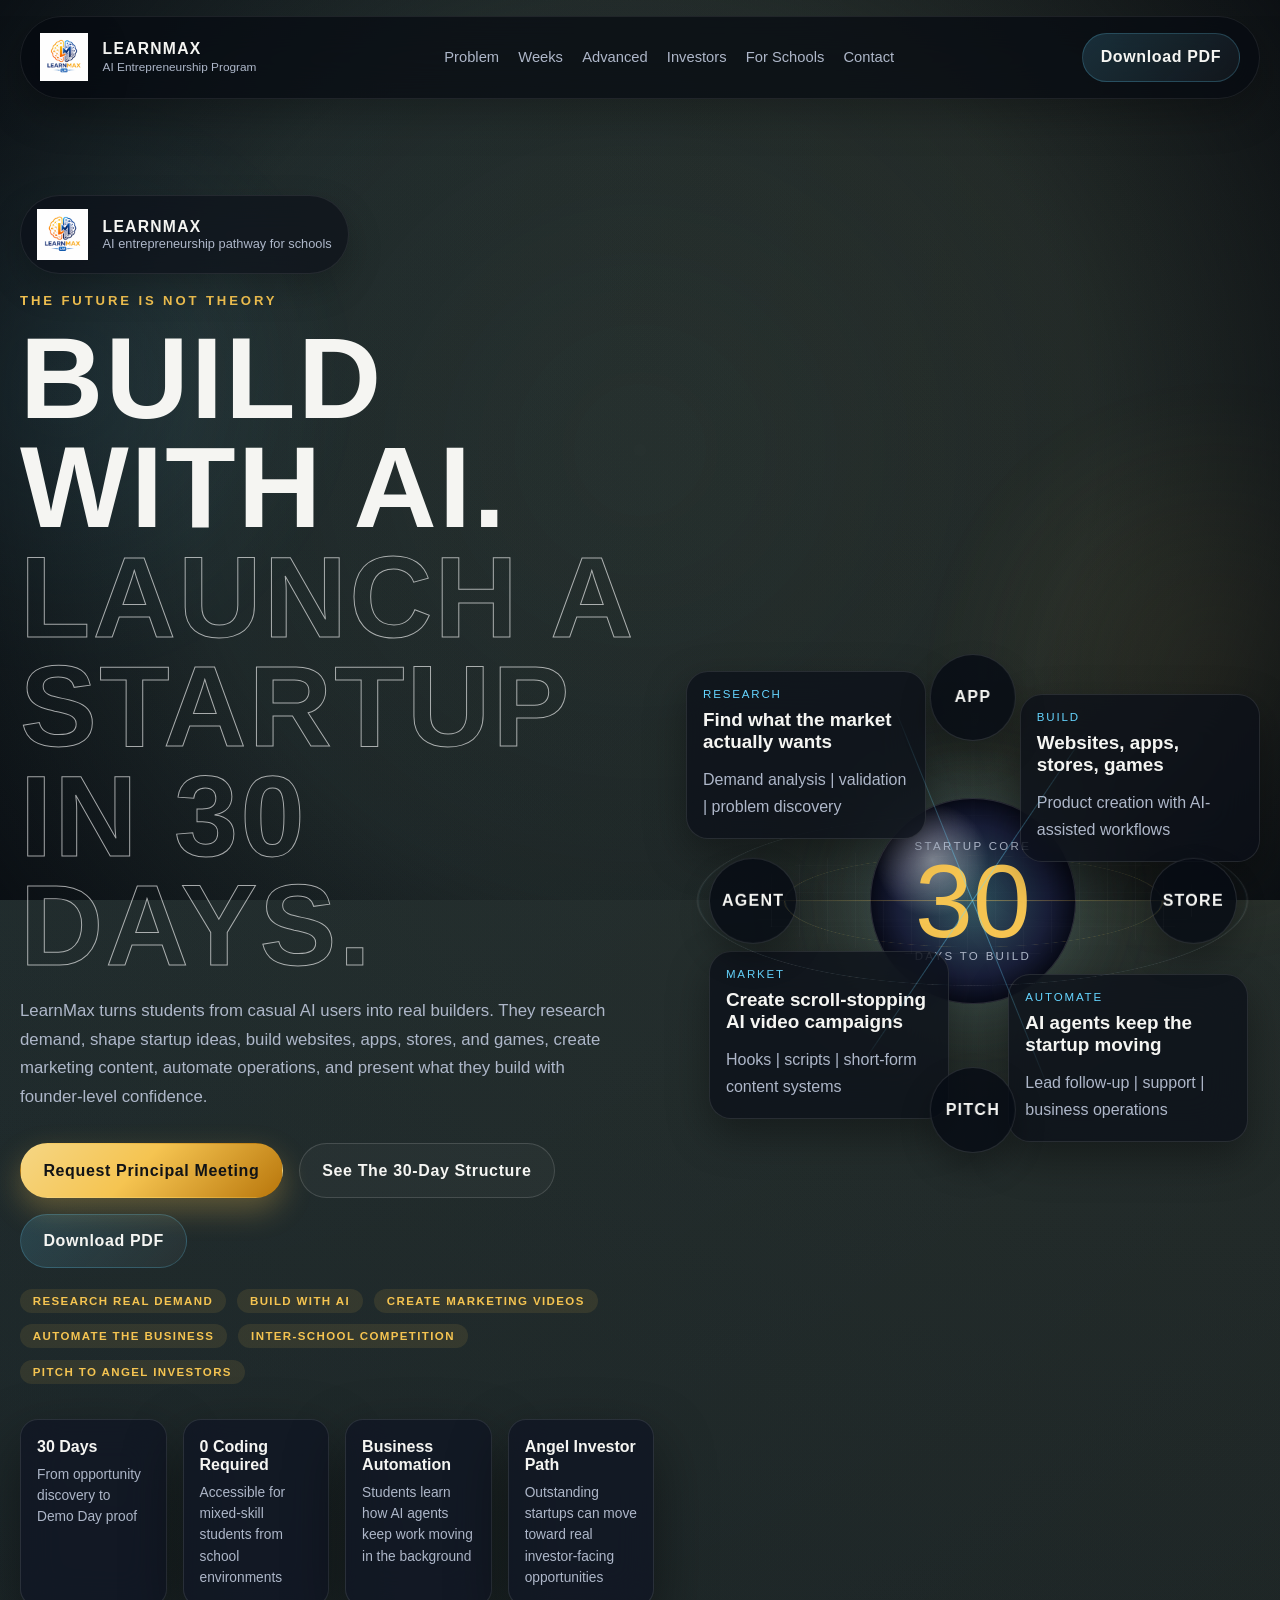
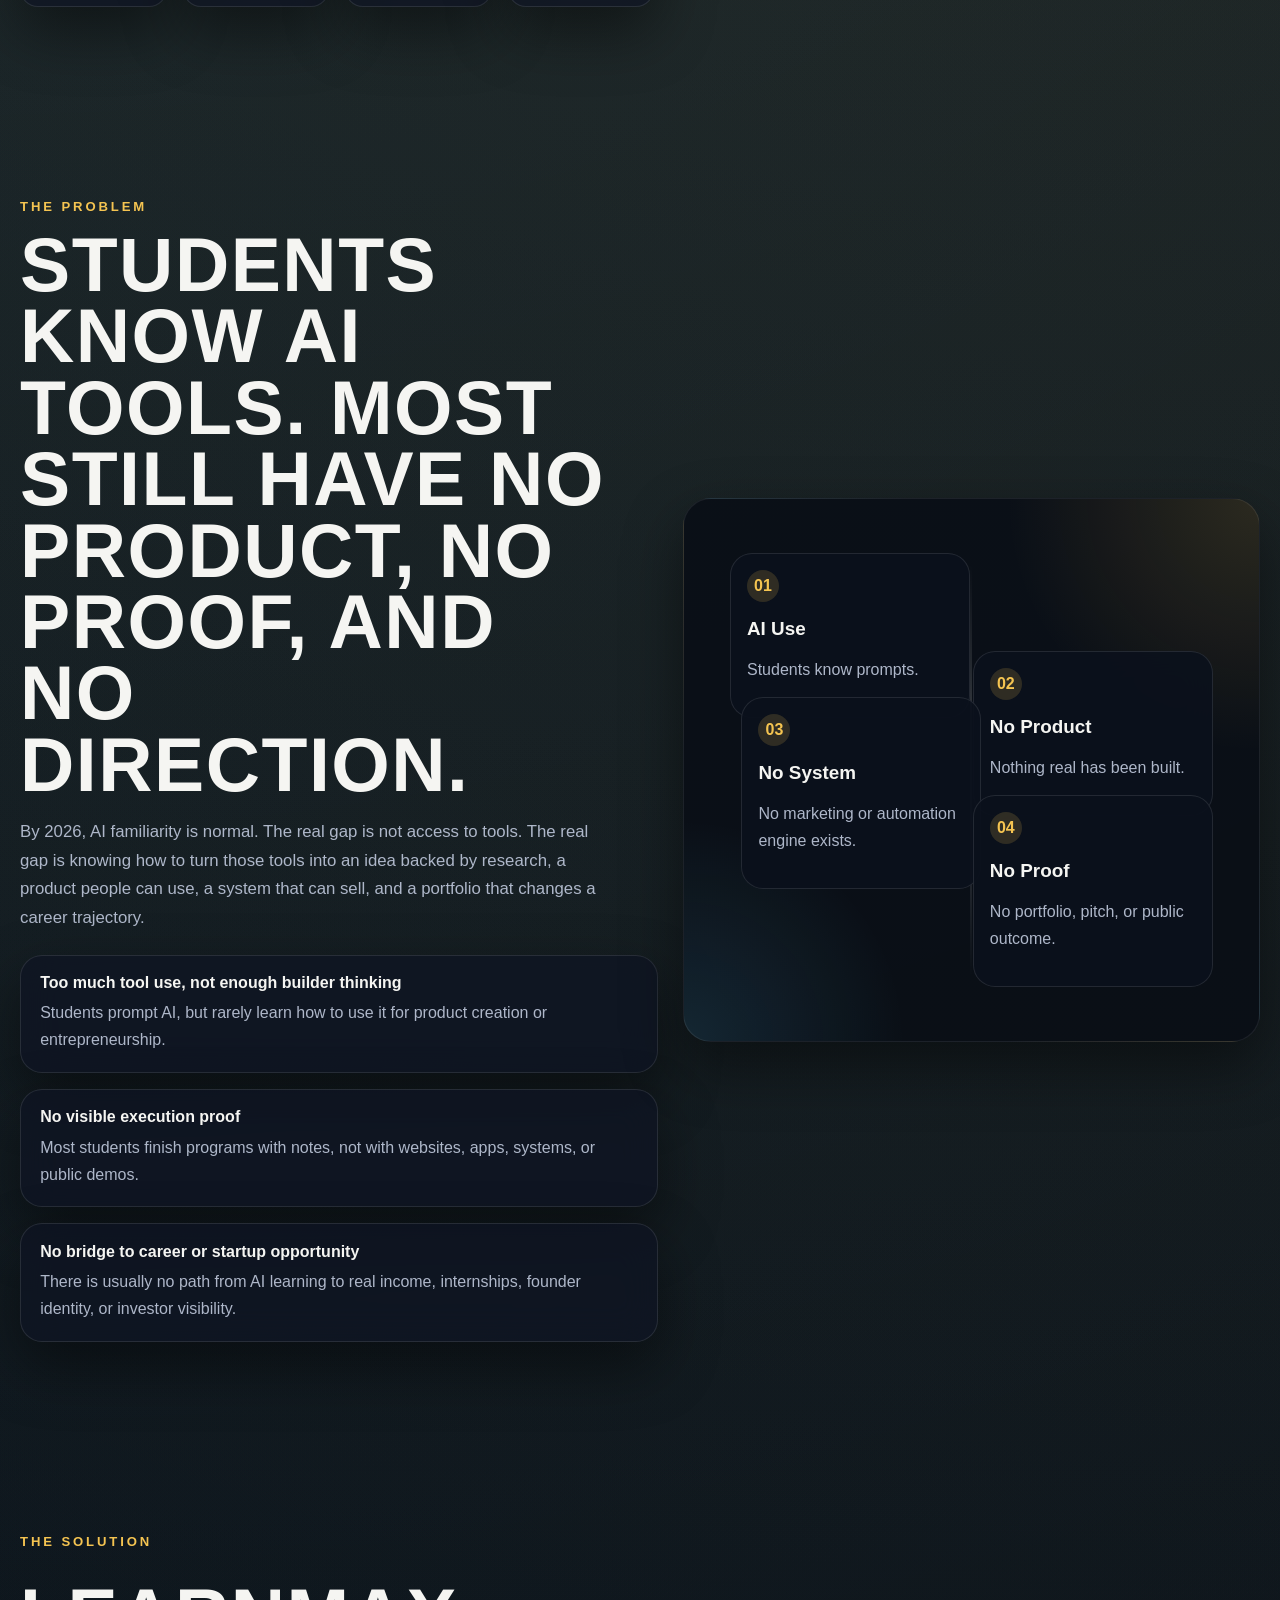
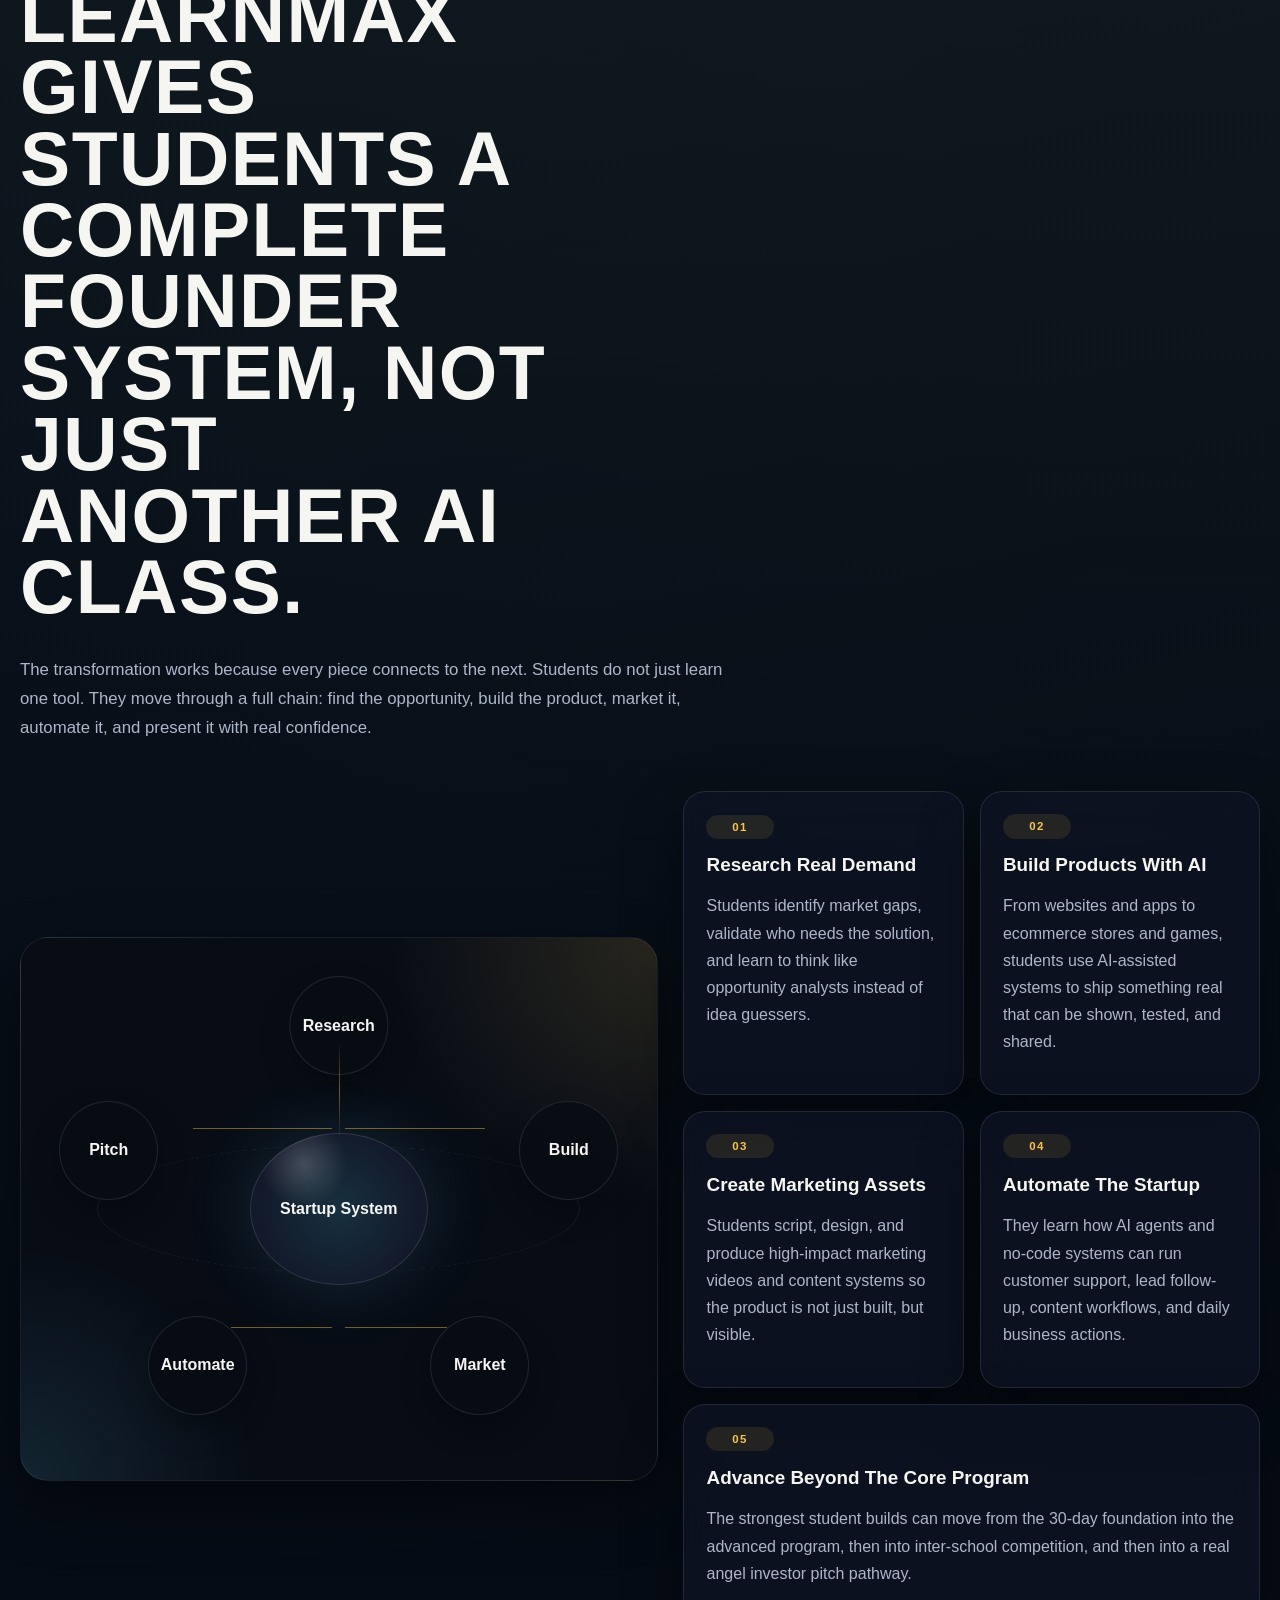
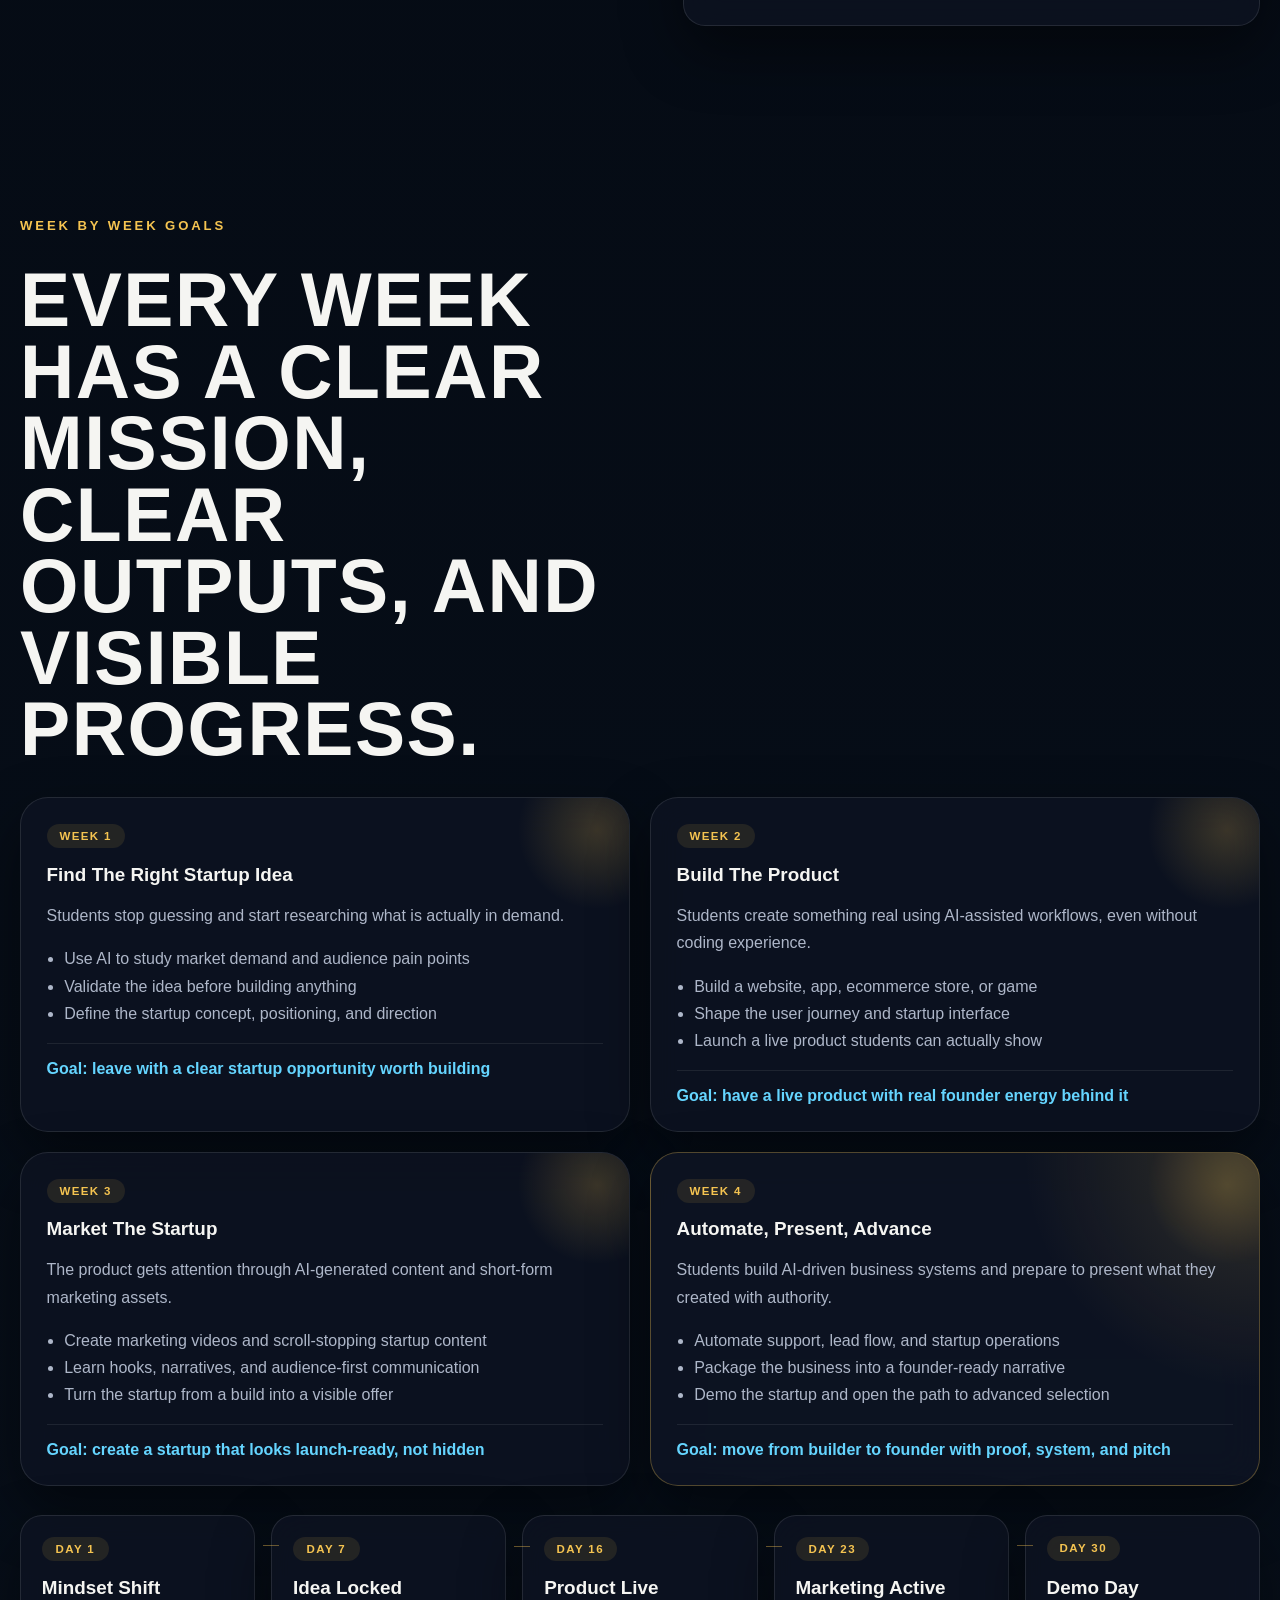
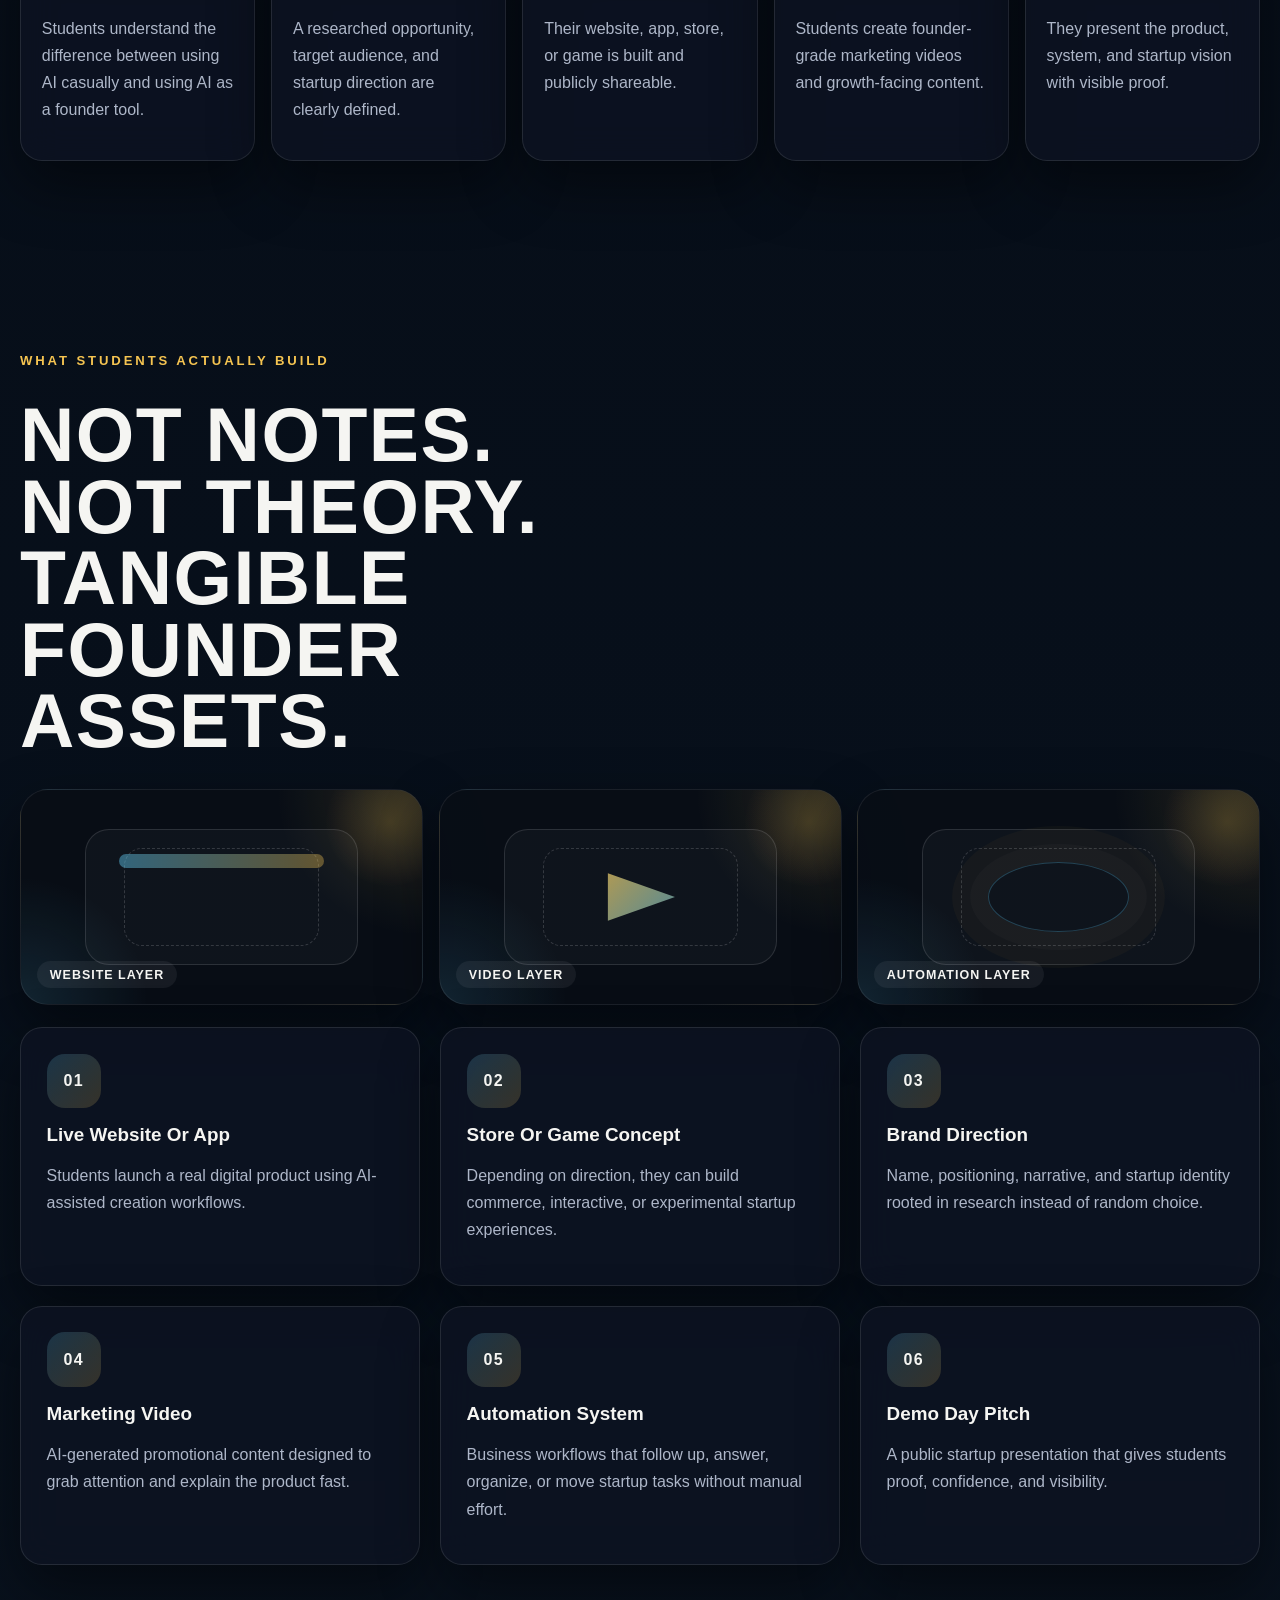
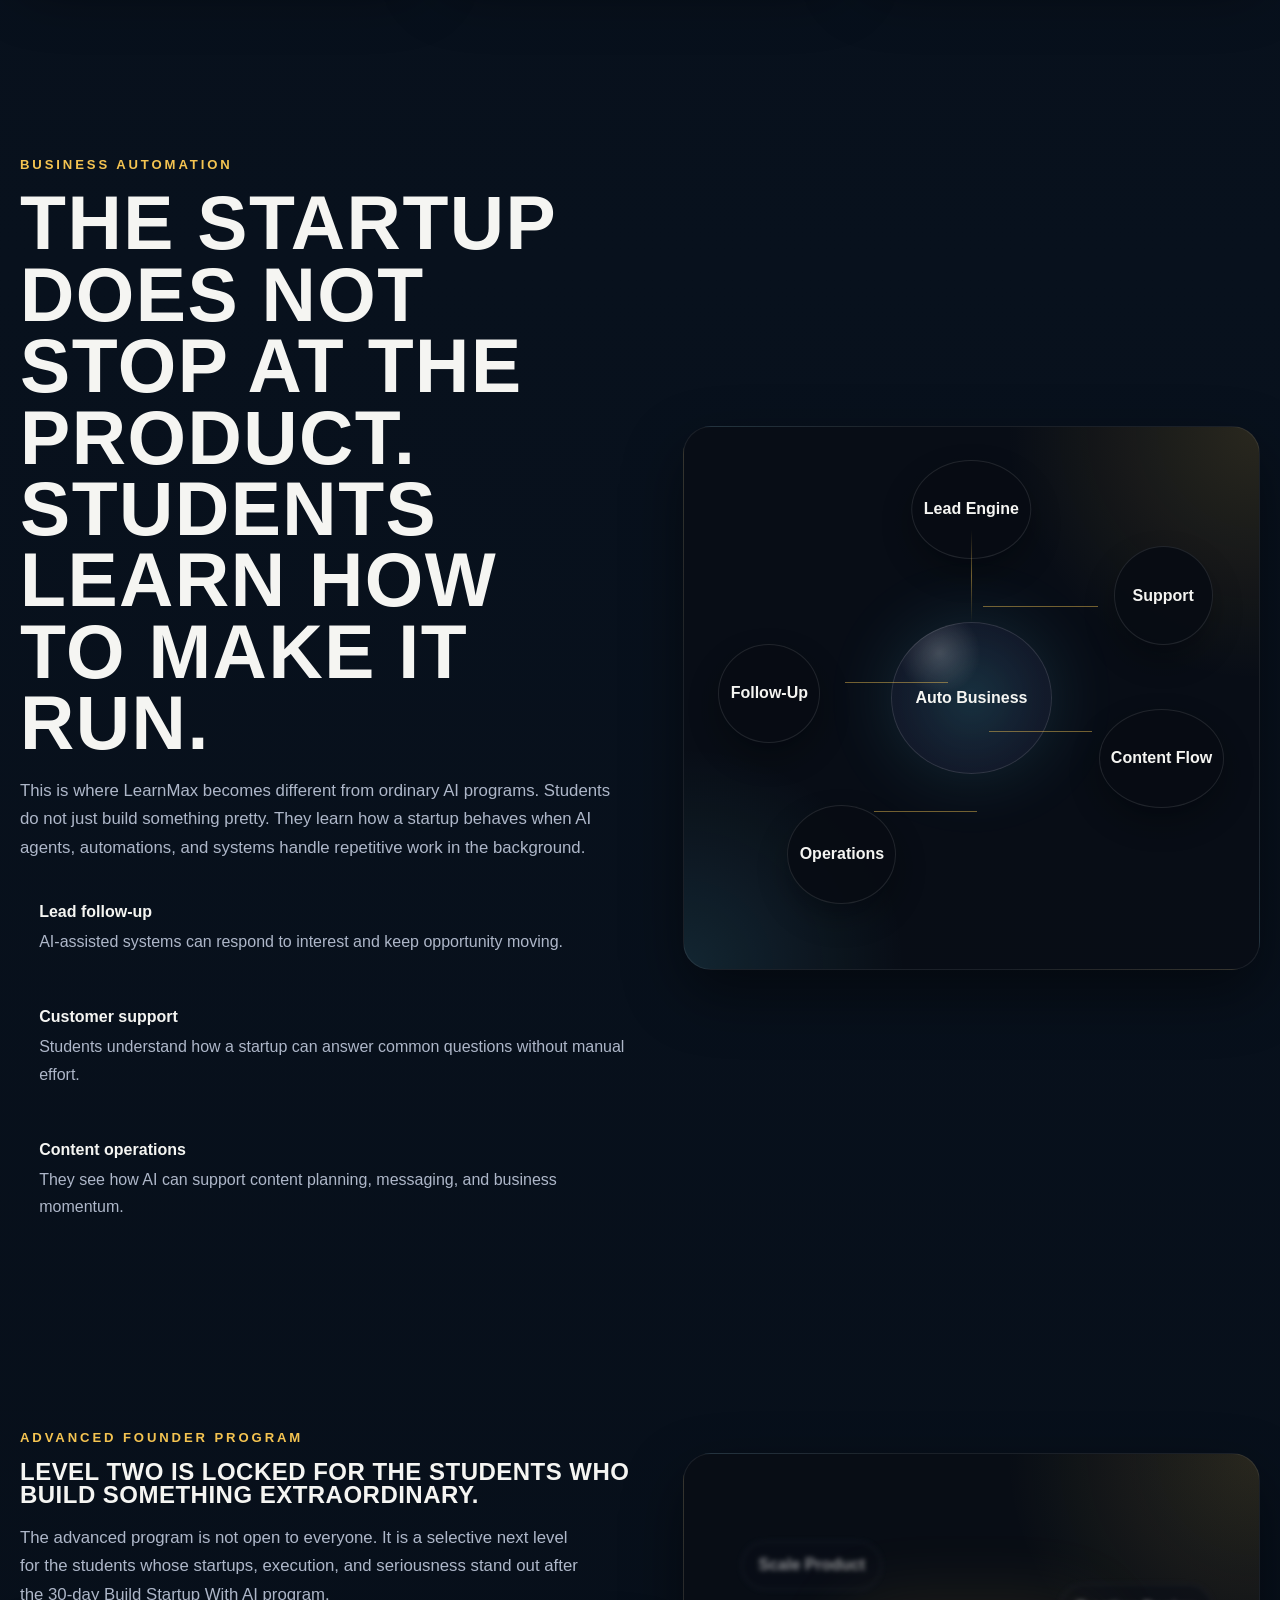
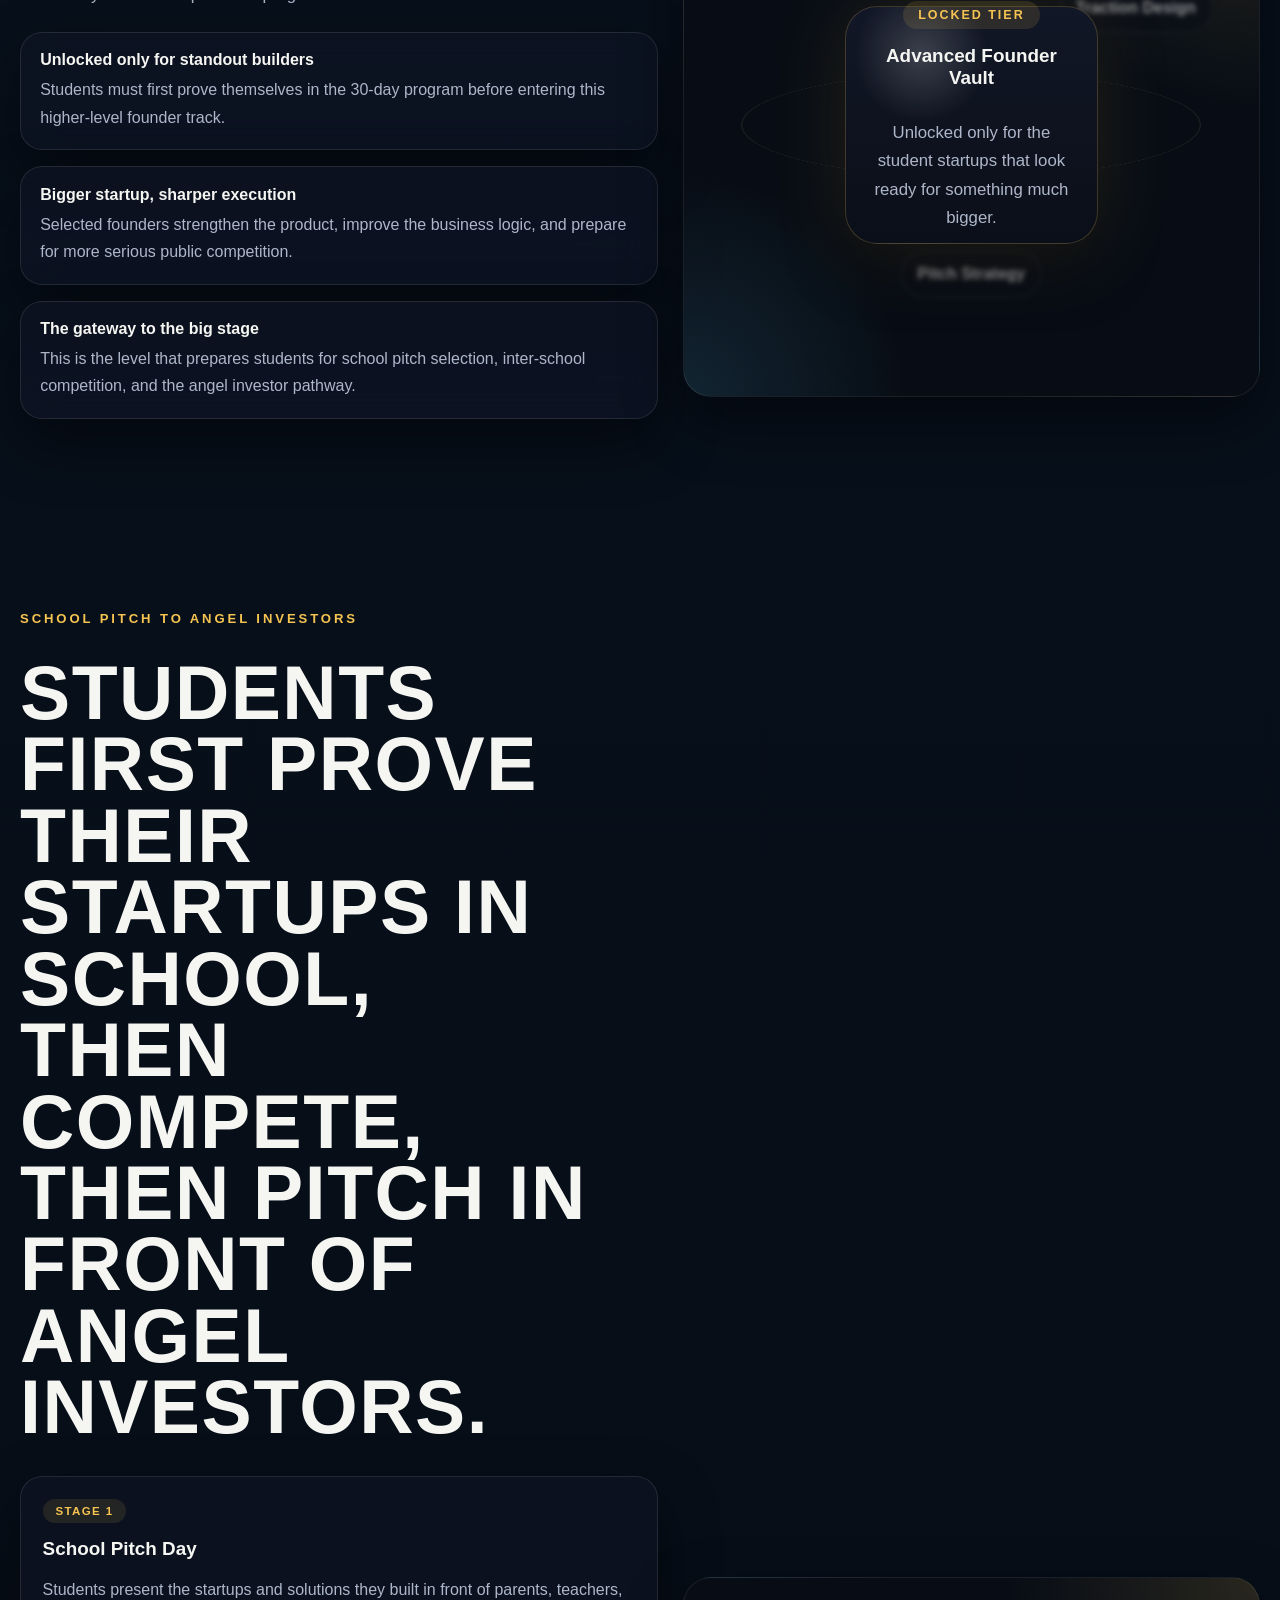
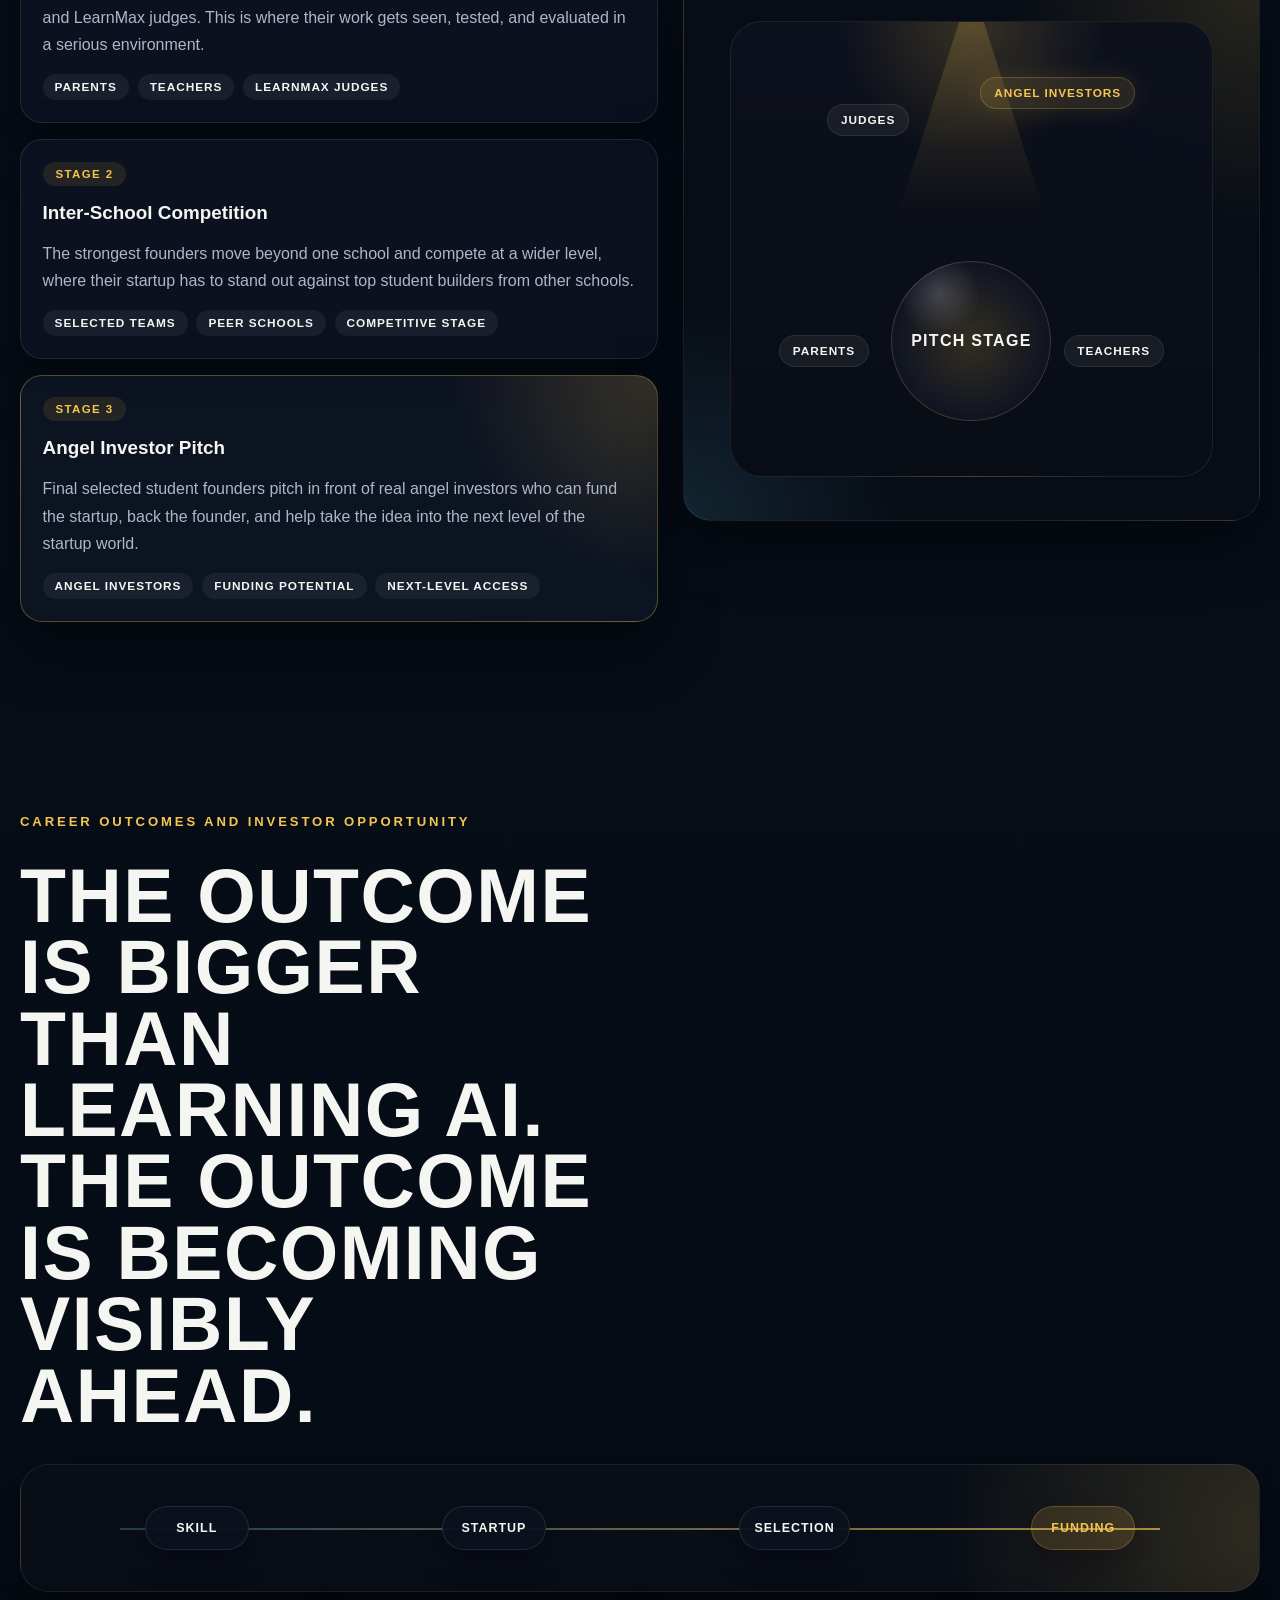
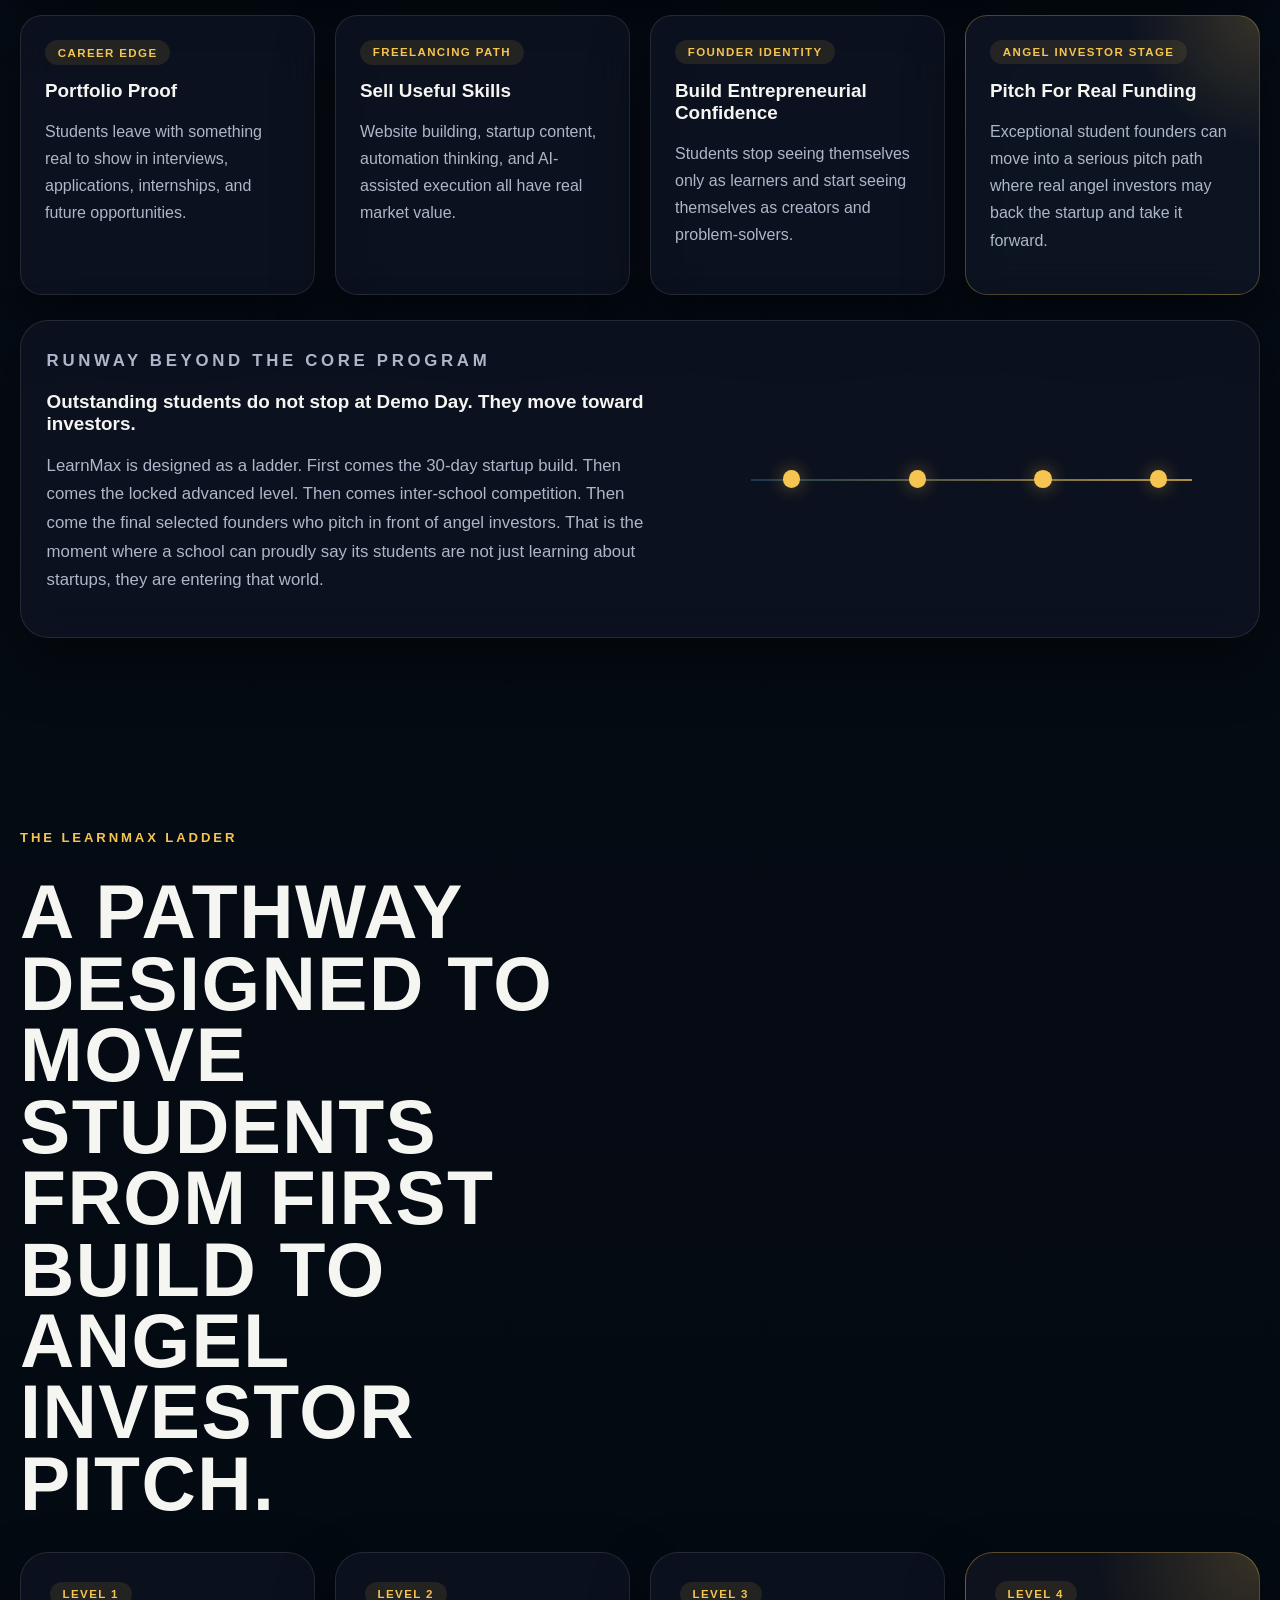
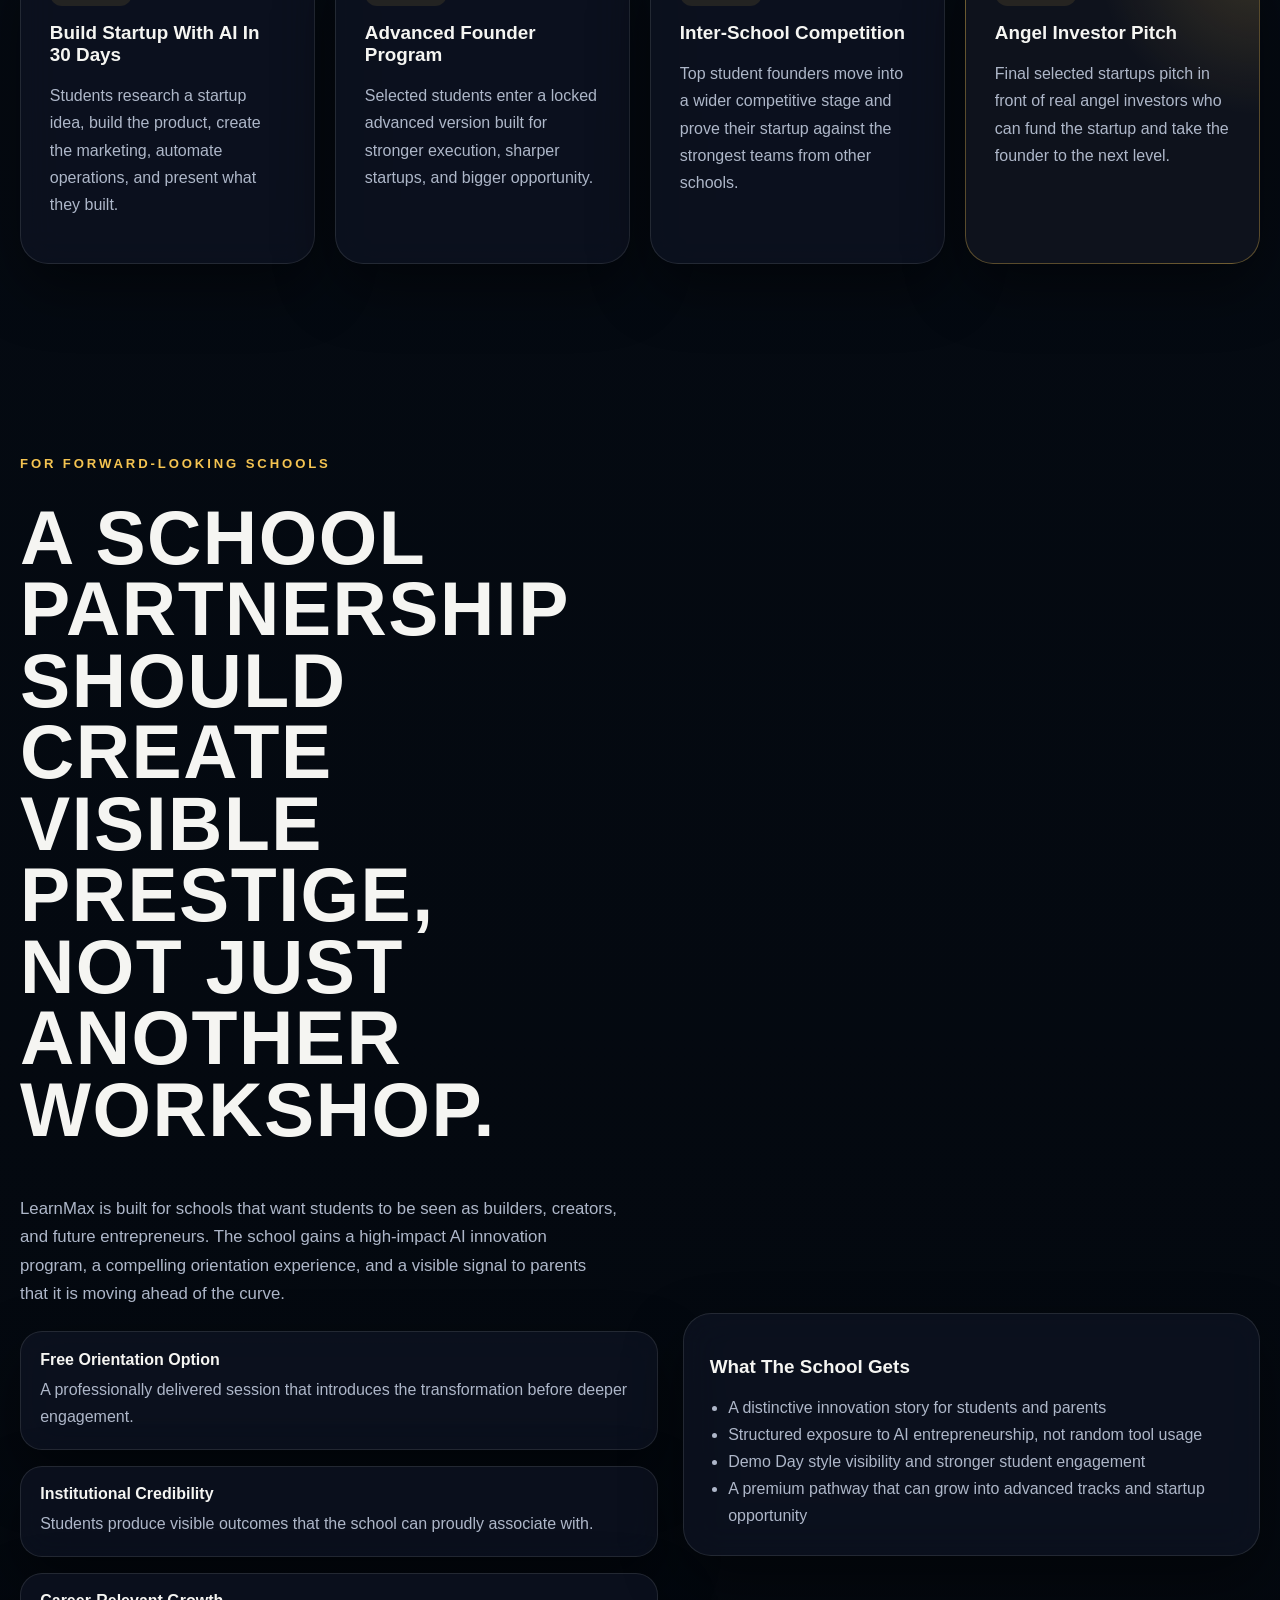
==== index.html @ 36272b73 "Initial commit: LearnMax startup landing page" ====
<!DOCTYPE html>
<html lang="en">
<head>
  <meta charset="UTF-8">
  <meta name="viewport" content="width=device-width, initial-scale=1.0">
  <meta
    name="description"
    content="LearnMax helps students research startup ideas, build products with AI, create marketing systems, automate operations, and pitch what they build."
  >
  <title>LearnMax | Build With AI</title>
  <link rel="stylesheet" href="./styles.css">
</head>
<body>
  <div class="site-shell">
    <div class="ambient ambient-left"></div>
    <div class="ambient ambient-right"></div>
    <div class="grid-overlay"></div>

    <header class="topbar">
      <a class="brand" href="#hero" aria-label="LearnMax home">
        <img class="brand-logo" src="./assets/learnmax-logo.png" alt="LearnMax logo">
        <span class="brand-text">
          <strong>LearnMax</strong>
          <span>AI Entrepreneurship Program</span>
        </span>
      </a>

      <nav class="nav">
        <a href="#journey">Problem</a>
        <a href="#weeks">Weeks</a>
        <a href="#advanced">Advanced</a>
        <a href="#pitch">Investors</a>
        <a href="#schools">For Schools</a>
        <a href="#contact">Contact</a>
      </nav>

      <a class="button button-download topbar-download" href="./learnmax-program.pdf" download="learnmax-program.pdf">
        Download PDF
      </a>
    </header>

    <main>
      <section class="hero section" id="hero">
        <div class="hero-copy">
          <div class="hero-brand-chip">
            <img src="./assets/learnmax-logo.png" alt="LearnMax logo">
            <div>
              <strong>LearnMax</strong>
              <span>AI entrepreneurship pathway for schools</span>
            </div>
          </div>
          <p class="eyebrow">The Future Is Not Theory</p>
          <h1>
            Build With AI.
            <span>Launch A Startup In 30 Days.</span>
          </h1>
          <p class="hero-text">
            LearnMax turns students from casual AI users into real builders. They research demand, shape startup ideas,
            build websites, apps, stores, and games, create marketing content, automate operations, and present what they build with founder-level confidence.
          </p>

          <div class="hero-actions">
            <a class="button button-primary" href="#contact">Request Principal Meeting</a>
            <a class="button button-secondary" href="#weeks">See The 30-Day Structure</a>
            <a class="button button-download" href="./learnmax-program.pdf" download="learnmax-program.pdf">Download PDF</a>
          </div>

          <div class="hero-strip">
            <span>Research real demand</span>
            <span>Build with AI</span>
            <span>Create marketing videos</span>
            <span>Automate the business</span>
            <span>Inter-school competition</span>
            <span>Pitch to angel investors</span>
          </div>

          <div class="hero-metrics">
            <article>
              <strong>30 Days</strong>
              <span>From opportunity discovery to Demo Day proof</span>
            </article>
            <article>
              <strong>0 Coding Required</strong>
              <span>Accessible for mixed-skill students from school environments</span>
            </article>
            <article>
              <strong>Business Automation</strong>
              <span>Students learn how AI agents keep work moving in the background</span>
            </article>
            <article>
              <strong>Angel Investor Path</strong>
              <span>Outstanding startups can move toward real investor-facing opportunities</span>
            </article>
          </div>
        </div>

        <div class="hero-visual" aria-hidden="true">
          <div class="scene tilt-surface" data-tilt>
            <div class="scene-ring scene-ring-outer"></div>
            <div class="scene-ring scene-ring-mid"></div>
            <div class="scene-grid"></div>

            <div class="scene-core">
              <span class="core-label">STARTUP CORE</span>
              <span class="core-number">30</span>
              <span class="core-foot">days to build</span>
            </div>

            <article class="floating-card card-top-left">
              <p class="card-kicker">Research</p>
              <h3>Find what the market actually wants</h3>
              <span>Demand analysis | validation | problem discovery</span>
            </article>

            <article class="floating-card card-top-right">
              <p class="card-kicker">Build</p>
              <h3>Websites, apps, stores, games</h3>
              <span>Product creation with AI-assisted workflows</span>
            </article>

            <article class="floating-card card-bottom-left">
              <p class="card-kicker">Market</p>
              <h3>Create scroll-stopping AI video campaigns</h3>
              <span>Hooks | scripts | short-form content systems</span>
            </article>

            <article class="floating-card card-bottom-right">
              <p class="card-kicker">Automate</p>
              <h3>AI agents keep the startup moving</h3>
              <span>Lead follow-up | support | business operations</span>
            </article>

            <div class="scene-satellite satellite-top">App</div>
            <div class="scene-satellite satellite-right">Store</div>
            <div class="scene-satellite satellite-bottom">Pitch</div>
            <div class="scene-satellite satellite-left">Agent</div>

            <div class="beam beam-one"></div>
            <div class="beam beam-two"></div>
            <div class="beam beam-three"></div>
          </div>
        </div>
      </section>

      <section class="section problem" id="journey">
        <div class="problem-layout">
          <div class="problem-copy">
            <p class="eyebrow">The Problem</p>
            <h2>Students know AI tools. Most still have no product, no proof, and no direction.</h2>
            <p class="section-text">
              By 2026, AI familiarity is normal. The real gap is not access to tools. The real gap is knowing how to turn those tools into
              an idea backed by research, a product people can use, a system that can sell, and a portfolio that changes a career trajectory.
            </p>

            <div class="problem-points">
              <article>
                <strong>Too much tool use, not enough builder thinking</strong>
                <span>Students prompt AI, but rarely learn how to use it for product creation or entrepreneurship.</span>
              </article>
              <article>
                <strong>No visible execution proof</strong>
                <span>Most students finish programs with notes, not with websites, apps, systems, or public demos.</span>
              </article>
              <article>
                <strong>No bridge to career or startup opportunity</strong>
                <span>There is usually no path from AI learning to real income, internships, founder identity, or investor visibility.</span>
              </article>
            </div>
          </div>

          <aside class="problem-visual tilt-surface" data-tilt aria-hidden="true">
            <div class="problem-track"></div>
            <article class="problem-node node-one">
              <span>01</span>
              <h3>AI Use</h3>
              <p>Students know prompts.</p>
            </article>
            <article class="problem-node node-two">
              <span>02</span>
              <h3>No Product</h3>
              <p>Nothing real has been built.</p>
            </article>
            <article class="problem-node node-three">
              <span>03</span>
              <h3>No System</h3>
              <p>No marketing or automation engine exists.</p>
            </article>
            <article class="problem-node node-four">
              <span>04</span>
              <h3>No Proof</h3>
              <p>No portfolio, pitch, or public outcome.</p>
            </article>
          </aside>
        </div>
      </section>

      <section class="section solution-engine" id="program">
        <div class="section-head">
          <p class="eyebrow">The Solution</p>
          <h2>LearnMax gives students a complete founder system, not just another AI class.</h2>
          <p class="section-text section-text-wide">
            The transformation works because every piece connects to the next. Students do not just learn one tool. They move through a full chain:
            find the opportunity, build the product, market it, automate it, and present it with real confidence.
          </p>
        </div>

        <div class="architecture-layout">
          <aside class="solution-visual tilt-surface" data-tilt aria-hidden="true">
            <div class="solution-ring"></div>
            <div class="solution-hub">Startup System</div>
            <div class="solution-node node-research">Research</div>
            <div class="solution-node node-build">Build</div>
            <div class="solution-node node-market">Market</div>
            <div class="solution-node node-automate">Automate</div>
            <div class="solution-node node-pitch">Pitch</div>
            <div class="solution-line line-a"></div>
            <div class="solution-line line-b"></div>
            <div class="solution-line line-c"></div>
            <div class="solution-line line-d"></div>
            <div class="solution-line line-e"></div>
          </aside>

          <div class="engine-cards">
            <article class="engine-card">
              <span>01</span>
              <h3>Research Real Demand</h3>
              <p>
                Students identify market gaps, validate who needs the solution, and learn to think like opportunity analysts instead of idea guessers.
              </p>
            </article>

            <article class="engine-card">
              <span>02</span>
              <h3>Build Products With AI</h3>
              <p>
                From websites and apps to ecommerce stores and games, students use AI-assisted systems to ship something real that can be shown, tested, and shared.
              </p>
            </article>

            <article class="engine-card">
              <span>03</span>
              <h3>Create Marketing Assets</h3>
              <p>
                Students script, design, and produce high-impact marketing videos and content systems so the product is not just built, but visible.
              </p>
            </article>

            <article class="engine-card">
              <span>04</span>
              <h3>Automate The Startup</h3>
              <p>
                They learn how AI agents and no-code systems can run customer support, lead follow-up, content workflows, and daily business actions.
              </p>
            </article>

            <article class="engine-card engine-card-wide">
              <span>05</span>
              <h3>Advance Beyond The Core Program</h3>
              <p>
                The strongest student builds can move from the 30-day foundation into the advanced program, then into inter-school competition, and then into a real angel investor pitch pathway.
              </p>
            </article>
          </div>
        </div>
      </section>

      <section class="section weeks" id="weeks">
        <div class="section-head">
          <p class="eyebrow">Week By Week Goals</p>
          <h2>Every week has a clear mission, clear outputs, and visible progress.</h2>
        </div>

        <div class="weeks-grid">
          <article class="week-card">
            <div class="week-glow"></div>
            <span class="week-badge">Week 1</span>
            <h3>Find The Right Startup Idea</h3>
            <p>Students stop guessing and start researching what is actually in demand.</p>
            <ul class="week-goals">
              <li>Use AI to study market demand and audience pain points</li>
              <li>Validate the idea before building anything</li>
              <li>Define the startup concept, positioning, and direction</li>
            </ul>
            <div class="week-output">Goal: leave with a clear startup opportunity worth building</div>
          </article>

          <article class="week-card">
            <div class="week-glow"></div>
            <span class="week-badge">Week 2</span>
            <h3>Build The Product</h3>
            <p>Students create something real using AI-assisted workflows, even without coding experience.</p>
            <ul class="week-goals">
              <li>Build a website, app, ecommerce store, or game</li>
              <li>Shape the user journey and startup interface</li>
              <li>Launch a live product students can actually show</li>
            </ul>
            <div class="week-output">Goal: have a live product with real founder energy behind it</div>
          </article>

          <article class="week-card">
            <div class="week-glow"></div>
            <span class="week-badge">Week 3</span>
            <h3>Market The Startup</h3>
            <p>The product gets attention through AI-generated content and short-form marketing assets.</p>
            <ul class="week-goals">
              <li>Create marketing videos and scroll-stopping startup content</li>
              <li>Learn hooks, narratives, and audience-first communication</li>
              <li>Turn the startup from a build into a visible offer</li>
            </ul>
            <div class="week-output">Goal: create a startup that looks launch-ready, not hidden</div>
          </article>

          <article class="week-card week-card-gold">
            <div class="week-glow"></div>
            <span class="week-badge">Week 4</span>
            <h3>Automate, Present, Advance</h3>
            <p>Students build AI-driven business systems and prepare to present what they created with authority.</p>
            <ul class="week-goals">
              <li>Automate support, lead flow, and startup operations</li>
              <li>Package the business into a founder-ready narrative</li>
              <li>Demo the startup and open the path to advanced selection</li>
            </ul>
            <div class="week-output">Goal: move from builder to founder with proof, system, and pitch</div>
          </article>
        </div>

        <div class="timeline-track">
          <article class="timeline-stop">
            <span class="timeline-day">Day 1</span>
            <h3>Mindset Shift</h3>
            <p>Students understand the difference between using AI casually and using AI as a founder tool.</p>
          </article>

          <article class="timeline-stop">
            <span class="timeline-day">Day 7</span>
            <h3>Idea Locked</h3>
            <p>A researched opportunity, target audience, and startup direction are clearly defined.</p>
          </article>

          <article class="timeline-stop">
            <span class="timeline-day">Day 16</span>
            <h3>Product Live</h3>
            <p>Their website, app, store, or game is built and publicly shareable.</p>
          </article>

          <article class="timeline-stop">
            <span class="timeline-day">Day 23</span>
            <h3>Marketing Active</h3>
            <p>Students create founder-grade marketing videos and growth-facing content.</p>
          </article>

          <article class="timeline-stop">
            <span class="timeline-day">Day 30</span>
            <h3>Demo Day</h3>
            <p>They present the product, system, and startup vision with visible proof.</p>
          </article>
        </div>
      </section>

      <section class="section showcase">
        <div class="section-head">
          <p class="eyebrow">What Students Actually Build</p>
          <h2>Not notes. Not theory. Tangible founder assets.</h2>
        </div>

        <div class="showcase-visuals">
          <article class="showcase-panel tilt-surface" data-tilt>
            <div class="panel-glow"></div>
            <div class="panel-frame panel-frame-site"></div>
            <span class="panel-label">Website Layer</span>
          </article>
          <article class="showcase-panel tilt-surface" data-tilt>
            <div class="panel-glow"></div>
            <div class="panel-frame panel-frame-video"></div>
            <span class="panel-label">Video Layer</span>
          </article>
          <article class="showcase-panel tilt-surface" data-tilt>
            <div class="panel-glow"></div>
            <div class="panel-frame panel-frame-agent"></div>
            <span class="panel-label">Automation Layer</span>
          </article>
        </div>

        <div class="showcase-grid">
          <article class="showcase-card">
            <div class="showcase-icon">01</div>
            <h3>Live Website Or App</h3>
            <p>Students launch a real digital product using AI-assisted creation workflows.</p>
          </article>
          <article class="showcase-card">
            <div class="showcase-icon">02</div>
            <h3>Store Or Game Concept</h3>
            <p>Depending on direction, they can build commerce, interactive, or experimental startup experiences.</p>
          </article>
          <article class="showcase-card">
            <div class="showcase-icon">03</div>
            <h3>Brand Direction</h3>
            <p>Name, positioning, narrative, and startup identity rooted in research instead of random choice.</p>
          </article>
          <article class="showcase-card">
            <div class="showcase-icon">04</div>
            <h3>Marketing Video</h3>
            <p>AI-generated promotional content designed to grab attention and explain the product fast.</p>
          </article>
          <article class="showcase-card">
            <div class="showcase-icon">05</div>
            <h3>Automation System</h3>
            <p>Business workflows that follow up, answer, organize, or move startup tasks without manual effort.</p>
          </article>
          <article class="showcase-card">
            <div class="showcase-icon">06</div>
            <h3>Demo Day Pitch</h3>
            <p>A public startup presentation that gives students proof, confidence, and visibility.</p>
          </article>
        </div>
      </section>

      <section class="section automation" id="automation">
        <div class="automation-layout">
          <div class="automation-copy">
            <p class="eyebrow">Business Automation</p>
            <h2>The startup does not stop at the product. Students learn how to make it run.</h2>
            <p class="section-text">
              This is where LearnMax becomes different from ordinary AI programs. Students do not just build something pretty.
              They learn how a startup behaves when AI agents, automations, and systems handle repetitive work in the background.
            </p>

            <div class="automation-points">
              <article>
                <strong>Lead follow-up</strong>
                <span>AI-assisted systems can respond to interest and keep opportunity moving.</span>
              </article>
              <article>
                <strong>Customer support</strong>
                <span>Students understand how a startup can answer common questions without manual effort.</span>
              </article>
              <article>
                <strong>Content operations</strong>
                <span>They see how AI can support content planning, messaging, and business momentum.</span>
              </article>
            </div>
          </div>

          <aside class="automation-visual tilt-surface" data-tilt aria-hidden="true">
            <div class="automation-core">Auto Business</div>
            <div class="automation-node auto-one">Lead Engine</div>
            <div class="automation-node auto-two">Support</div>
            <div class="automation-node auto-three">Content Flow</div>
            <div class="automation-node auto-four">Operations</div>
            <div class="automation-node auto-five">Follow-Up</div>
            <div class="automation-link link-one"></div>
            <div class="automation-link link-two"></div>
            <div class="automation-link link-three"></div>
            <div class="automation-link link-four"></div>
            <div class="automation-link link-five"></div>
          </aside>
        </div>
      </section>

      <section class="section advanced-vault" id="advanced">
        <div class="advanced-layout">
          <div class="advanced-copy">
            <p class="eyebrow">Advanced Founder Program</p>
            <h2>Level two is locked for the students who build something extraordinary.</h2>
            <p class="section-text">
              The advanced program is not open to everyone. It is a selective next level for the students whose startups,
              execution, and seriousness stand out after the 30-day Build Startup With AI program.
            </p>

            <div class="advanced-points">
              <article>
                <strong>Unlocked only for standout builders</strong>
                <span>Students must first prove themselves in the 30-day program before entering this higher-level founder track.</span>
              </article>
              <article>
                <strong>Bigger startup, sharper execution</strong>
                <span>Selected founders strengthen the product, improve the business logic, and prepare for more serious public competition.</span>
              </article>
              <article>
                <strong>The gateway to the big stage</strong>
                <span>This is the level that prepares students for school pitch selection, inter-school competition, and the angel investor pathway.</span>
              </article>
            </div>
          </div>

          <aside class="advanced-visual tilt-surface" data-tilt aria-hidden="true">
            <div class="vault-shell"></div>
            <article class="vault-card vault-card-one"><span>Scale Product</span></article>
            <article class="vault-card vault-card-two"><span>Traction Design</span></article>
            <article class="vault-card vault-card-three"><span>Pitch Strategy</span></article>
            <div class="vault-core">
              <div class="vault-lock">Locked Tier</div>
              <h3>Advanced Founder Vault</h3>
              <p>Unlocked only for the student startups that look ready for something much bigger.</p>
            </div>
          </aside>
        </div>
      </section>

      <section class="section selection-path" id="pitch">
        <div class="section-head">
          <p class="eyebrow">School Pitch To Angel Investors</p>
          <h2>Students first prove their startups in school, then compete, then pitch in front of angel investors.</h2>
        </div>

        <div class="selection-layout">
          <div class="selection-flow">
            <article class="selection-stage">
              <span class="outcome-kicker">Stage 1</span>
              <h3>School Pitch Day</h3>
              <p>
                Students present the startups and solutions they built in front of parents, teachers, and LearnMax judges.
                This is where their work gets seen, tested, and evaluated in a serious environment.
              </p>
              <div class="stage-tags">
                <span>Parents</span>
                <span>Teachers</span>
                <span>LearnMax Judges</span>
              </div>
            </article>

            <article class="selection-stage">
              <span class="outcome-kicker">Stage 2</span>
              <h3>Inter-School Competition</h3>
              <p>
                The strongest founders move beyond one school and compete at a wider level, where their startup has to stand out against top student builders from other schools.
              </p>
              <div class="stage-tags">
                <span>Selected Teams</span>
                <span>Peer Schools</span>
                <span>Competitive Stage</span>
              </div>
            </article>

            <article class="selection-stage selection-stage-highlight">
              <span class="outcome-kicker">Stage 3</span>
              <h3>Angel Investor Pitch</h3>
              <p>
                Final selected student founders pitch in front of real angel investors who can fund the startup, back the founder,
                and help take the idea into the next level of the startup world.
              </p>
              <div class="stage-tags">
                <span>Angel Investors</span>
                <span>Funding Potential</span>
                <span>Next-Level Access</span>
              </div>
            </article>
          </div>

          <aside class="selection-visual tilt-surface" data-tilt aria-hidden="true">
            <div class="selection-stage-plate">
              <div class="selection-spotlight"></div>
              <div class="selection-core">Pitch Stage</div>
              <div class="selection-seat seat-parents">Parents</div>
              <div class="selection-seat seat-teachers">Teachers</div>
              <div class="selection-seat seat-judges">Judges</div>
              <div class="selection-seat seat-investors">Angel Investors</div>
            </div>
          </aside>
        </div>
      </section>

      <section class="section opportunity">
        <div class="section-head">
          <p class="eyebrow">Career Outcomes And Investor Opportunity</p>
          <h2>The outcome is bigger than learning AI. The outcome is becoming visibly ahead.</h2>
        </div>

        <div class="opportunity-visual tilt-surface" data-tilt aria-hidden="true">
          <div class="opportunity-line"></div>
          <div class="opportunity-node node-start">Skill</div>
          <div class="opportunity-node node-build-outcome">Startup</div>
          <div class="opportunity-node node-select">Selection</div>
          <div class="opportunity-node node-fund">Funding</div>
        </div>

        <div class="outcomes-grid">
          <article class="outcome-card">
            <span class="outcome-kicker">Career Edge</span>
            <h3>Portfolio Proof</h3>
            <p>Students leave with something real to show in interviews, applications, internships, and future opportunities.</p>
          </article>

          <article class="outcome-card">
            <span class="outcome-kicker">Freelancing Path</span>
            <h3>Sell Useful Skills</h3>
            <p>Website building, startup content, automation thinking, and AI-assisted execution all have real market value.</p>
          </article>

          <article class="outcome-card">
            <span class="outcome-kicker">Founder Identity</span>
            <h3>Build Entrepreneurial Confidence</h3>
            <p>Students stop seeing themselves only as learners and start seeing themselves as creators and problem-solvers.</p>
          </article>

          <article class="outcome-card outcome-card-highlight">
            <span class="outcome-kicker">Angel Investor Stage</span>
            <h3>Pitch For Real Funding</h3>
            <p>Exceptional student founders can move into a serious pitch path where real angel investors may back the startup and take it forward.</p>
          </article>
        </div>

        <div class="pitch-banner tilt-surface" data-tilt>
          <div class="pitch-copy">
            <p class="eyebrow">Runway Beyond The Core Program</p>
            <h3>Outstanding students do not stop at Demo Day. They move toward investors.</h3>
            <p>
              LearnMax is designed as a ladder. First comes the 30-day startup build. Then comes the locked advanced level.
              Then comes inter-school competition. Then come the final selected founders who pitch in front of angel investors.
              That is the moment where a school can proudly say its students are not just learning about startups, they are entering that world.
            </p>
          </div>
          <div class="pitch-visual" aria-hidden="true">
            <div class="pitch-runway"></div>
            <div class="pitch-dot dot-one"></div>
            <div class="pitch-dot dot-two"></div>
            <div class="pitch-dot dot-three"></div>
            <div class="pitch-dot dot-four"></div>
          </div>
        </div>
      </section>

      <section class="section ladder">
        <div class="section-head">
          <p class="eyebrow">The LearnMax Ladder</p>
          <h2>A pathway designed to move students from first build to angel investor pitch.</h2>
        </div>

        <div class="ladder-grid">
          <article class="ladder-card">
            <span class="ladder-level">Level 1</span>
            <h3>Build Startup With AI In 30 Days</h3>
            <p>
              Students research a startup idea, build the product, create the marketing, automate operations, and present what they built.
            </p>
          </article>

          <article class="ladder-card">
            <span class="ladder-level">Level 2</span>
            <h3>Advanced Founder Program</h3>
            <p>
              Selected students enter a locked advanced version built for stronger execution, sharper startups, and bigger opportunity.
            </p>
          </article>

          <article class="ladder-card">
            <span class="ladder-level">Level 3</span>
            <h3>Inter-School Competition</h3>
            <p>
              Top student founders move into a wider competitive stage and prove their startup against the strongest teams from other schools.
            </p>
          </article>

          <article class="ladder-card ladder-card-gold">
            <span class="ladder-level">Level 4</span>
            <h3>Angel Investor Pitch</h3>
            <p>
              Final selected startups pitch in front of real angel investors who can fund the startup and take the founder to the next level.
            </p>
          </article>
        </div>
      </section>

      <section class="section schools" id="schools">
        <div class="section-head">
          <p class="eyebrow">For Forward-Looking Schools</p>
          <h2>A school partnership should create visible prestige, not just another workshop.</h2>
        </div>

        <div class="schools-layout">
          <div class="schools-copy">
            <p>
              LearnMax is built for schools that want students to be seen as builders, creators, and future entrepreneurs.
              The school gains a high-impact AI innovation program, a compelling orientation experience, and a visible signal to parents that it is moving ahead of the curve.
            </p>

            <div class="schools-points">
              <article>
                <strong>Free Orientation Option</strong>
                <span>A professionally delivered session that introduces the transformation before deeper engagement.</span>
              </article>
              <article>
                <strong>Institutional Credibility</strong>
                <span>Students produce visible outcomes that the school can proudly associate with.</span>
              </article>
              <article>
                <strong>Career-Relevant Growth</strong>
                <span>The program connects AI with entrepreneurship, product creation, future readiness, and founder confidence.</span>
              </article>
            </div>
          </div>

          <aside class="schools-panel">
            <h3>What The School Gets</h3>
            <ul>
              <li>A distinctive innovation story for students and parents</li>
              <li>Structured exposure to AI entrepreneurship, not random tool usage</li>
              <li>Demo Day style visibility and stronger student engagement</li>
              <li>A premium pathway that can grow into advanced tracks and startup opportunity</li>
            </ul>
          </aside>
        </div>
      </section>

      <section class="section finale" id="contact">
        <div class="finale-layout">
          <div class="finale-copy">
            <p class="eyebrow">Bring LearnMax To Your School</p>
            <h2>
              Some students will only use AI.
              <span>Some will build the future with it.</span>
            </h2>
            <p>
              If your institution wants to explore a principal meeting, student orientation, or a deeper program conversation,
              LearnMax is ready to present the full journey with clarity, professionalism, and visible ambition.
            </p>

            <div class="contact-panel">
              <a class="button button-primary" href="mailto:learnmaxskills@gmail.com">learnmaxskills@gmail.com</a>
              <a class="button button-secondary" href="tel:+918146281299">+91 81462 81299</a>
              <a class="button button-download" href="./learnmax-program.pdf" download="learnmax-program.pdf">Download PDF</a>
            </div>
          </div>

          <aside class="finale-visual tilt-surface" data-tilt aria-hidden="true">
            <div class="finale-orbit"></div>
            <img class="finale-logo" src="./assets/learnmax-logo.png" alt="LearnMax logo">
            <div class="finale-badge badge-schools">Schools</div>
            <div class="finale-badge badge-founders">Founders</div>
            <div class="finale-badge badge-investors">Investors</div>
          </aside>
        </div>
      </section>
    </main>
  </div>

  <script src="./script.js"></script>
</body>
</html>
---- styles.css ----
:root {
  --bg: #04070d;
  --bg-soft: #0b1020;
  --panel: rgba(14, 20, 35, 0.72);
  --panel-strong: rgba(20, 28, 46, 0.92);
  --text: #f5f5f2;
  --muted: #aeb7c9;
  --gold: #f5c451;
  --gold-soft: rgba(245, 196, 81, 0.18);
  --cyan: #65d5ff;
  --line: rgba(255, 255, 255, 0.1);
  --shadow: 0 24px 60px rgba(0, 0, 0, 0.45);
  --radius-lg: 28px;
  --radius-md: 22px;
  --radius-sm: 18px;
  --max-width: 1240px;
}

* {
  box-sizing: border-box;
}

html {
  scroll-behavior: smooth;
}

body {
  margin: 0;
  min-width: 320px;
  font-family: "Segoe UI Variable Display", "Trebuchet MS", "Segoe UI", sans-serif;
  color: var(--text);
  background:
    radial-gradient(circle at top left, rgba(101, 213, 255, 0.14), transparent 28%),
    radial-gradient(circle at top right, rgba(245, 196, 81, 0.14), transparent 24%),
    linear-gradient(180deg, #02040a 0%, #08111d 48%, #03070d 100%);
}

body::before {
  content: "";
  position: fixed;
  inset: 0;
  background:
    linear-gradient(rgba(255, 255, 255, 0.03) 1px, transparent 1px),
    linear-gradient(90deg, rgba(255, 255, 255, 0.03) 1px, transparent 1px);
  background-size: 42px 42px;
  opacity: 0.22;
  pointer-events: none;
}

a {
  color: inherit;
  text-decoration: none;
}

.site-shell {
  position: relative;
  overflow: clip;
}

.ambient {
  position: fixed;
  width: 36rem;
  height: 36rem;
  border-radius: 50%;
  filter: blur(24px);
  opacity: 0.22;
  pointer-events: none;
}

.ambient-left {
  top: 6rem;
  left: -14rem;
  background: radial-gradient(circle, rgba(101, 213, 255, 0.5), transparent 72%);
}

.ambient-right {
  top: 24rem;
  right: -14rem;
  background: radial-gradient(circle, rgba(245, 196, 81, 0.48), transparent 72%);
}

.grid-overlay {
  position: fixed;
  inset: 0;
  background: radial-gradient(circle at center, transparent 0%, rgba(4, 7, 13, 0.15) 58%, rgba(4, 7, 13, 0.78) 100%);
  pointer-events: none;
}

.topbar {
  position: sticky;
  top: 0;
  z-index: 20;
  display: flex;
  align-items: center;
  justify-content: space-between;
  gap: 1rem;
  width: min(calc(100% - 2rem), var(--max-width));
  margin: 1rem auto 0;
  padding: 1rem 1.2rem;
  border: 1px solid rgba(255, 255, 255, 0.08);
  border-radius: 999px;
  background: rgba(6, 10, 17, 0.72);
  backdrop-filter: blur(22px);
  box-shadow: 0 14px 40px rgba(0, 0, 0, 0.26);
}

.brand {
  display: inline-flex;
  align-items: center;
  gap: 0.9rem;
}

.brand-logo {
  width: 3rem;
  height: 3rem;
  object-fit: contain;
  filter: drop-shadow(0 10px 20px rgba(0, 0, 0, 0.18));
}

.brand-text {
  display: grid;
  gap: 0.12rem;
}

.brand-text strong {
  font-size: 0.98rem;
  letter-spacing: 0.08em;
  text-transform: uppercase;
}

.brand-text span {
  color: var(--muted);
  font-size: 0.74rem;
}

.nav {
  display: inline-flex;
  align-items: center;
  gap: 1.2rem;
  color: var(--muted);
  font-size: 0.92rem;
}

.nav a:hover {
  color: var(--text);
}

.section {
  width: min(calc(100% - 2rem), var(--max-width));
  margin: 0 auto;
  padding: 6rem 0;
}

.hero {
  display: grid;
  grid-template-columns: minmax(0, 1.05fr) minmax(0, 0.95fr);
  align-items: center;
  min-height: calc(100vh - 5.5rem);
  gap: 2rem;
}

.eyebrow {
  margin: 0 0 1rem;
  color: var(--gold);
  font-size: 0.82rem;
  font-weight: 700;
  letter-spacing: 0.22em;
  text-transform: uppercase;
}

.hero h1,
.section-head h2,
.problem-copy h2,
.advanced-copy h2,
.automation-copy h2,
.finale h2 {
  margin: 0;
  font-family: Impact, Haettenschweiler, "Arial Narrow Bold", sans-serif;
  line-height: 0.95;
  letter-spacing: 0.02em;
  text-transform: uppercase;
}

.hero h1 {
  max-width: 10ch;
  font-size: clamp(3.6rem, 9vw, 7.3rem);
}

.hero h1 span,
.finale h2 span {
  display: block;
  color: transparent;
  -webkit-text-stroke: 1px rgba(255, 255, 255, 0.62);
}

.hero-brand-chip {
  display: inline-flex;
  align-items: center;
  gap: 0.9rem;
  padding: 0.8rem 1rem;
  margin-bottom: 1.2rem;
  border-radius: 999px;
  border: 1px solid rgba(255, 255, 255, 0.08);
  background: rgba(10, 14, 24, 0.62);
  backdrop-filter: blur(20px);
  box-shadow: 0 14px 34px rgba(0, 0, 0, 0.22);
}

.hero-brand-chip img {
  width: 3.2rem;
  height: 3.2rem;
  object-fit: contain;
}

.hero-brand-chip strong,
.hero-brand-chip span {
  display: block;
}

.hero-brand-chip strong {
  font-size: 0.98rem;
  letter-spacing: 0.08em;
  text-transform: uppercase;
}

.hero-brand-chip span {
  color: var(--muted);
  font-size: 0.8rem;
}

.hero-text,
.section-text,
.schools-copy > p,
.finale p,
.pitch-copy p,
.vault-core p {
  max-width: 64ch;
  color: var(--muted);
  font-size: 1.05rem;
  line-height: 1.7;
}

.section-text-wide {
  max-width: 76ch;
}

.hero-actions,
.contact-panel {
  display: flex;
  flex-wrap: wrap;
  gap: 1rem;
  margin-top: 2rem;
}

.button {
  display: inline-flex;
  align-items: center;
  justify-content: center;
  min-height: 3.4rem;
  padding: 0.9rem 1.4rem;
  border-radius: 999px;
  border: 1px solid transparent;
  font-weight: 700;
  letter-spacing: 0.04em;
  transition: transform 180ms ease, border-color 180ms ease, background 180ms ease;
}

.button:hover {
  transform: translateY(-2px);
}

.button-primary {
  background: linear-gradient(135deg, #f5d684 0%, #f5c451 45%, #b8760b 100%);
  color: #111316;
  box-shadow: 0 12px 30px rgba(245, 196, 81, 0.3);
}

.button-secondary {
  border-color: rgba(255, 255, 255, 0.14);
  background: rgba(255, 255, 255, 0.03);
}

.button-download {
  border-color: rgba(101, 213, 255, 0.22);
  background: linear-gradient(135deg, rgba(101, 213, 255, 0.16), rgba(255, 255, 255, 0.04));
  color: var(--text);
}

.topbar-download {
  min-height: 2.9rem;
  padding-inline: 1.1rem;
  white-space: nowrap;
}

.hero-strip {
  display: flex;
  flex-wrap: wrap;
  gap: 0.7rem;
  margin-top: 1.3rem;
}

.hero-strip span,
.outcome-kicker,
.week-badge,
.ladder-level,
.timeline-day,
.engine-card span {
  display: inline-flex;
  align-items: center;
  justify-content: center;
  min-width: 4.2rem;
  padding: 0.38rem 0.8rem;
  border-radius: 999px;
  background: rgba(245, 196, 81, 0.1);
  color: var(--gold);
  font-weight: 800;
  letter-spacing: 0.12em;
  text-transform: uppercase;
  font-size: 0.72rem;
}

.hero-metrics {
  display: grid;
  grid-template-columns: repeat(4, minmax(0, 1fr));
  gap: 1rem;
  margin-top: 2.2rem;
}

.hero-metrics article,
.problem-points article,
.compare-card,
.engine-card,
.week-card,
.showcase-card,
.ladder-card,
.schools-panel,
.timeline-stop,
.schools-points article,
.outcome-card,
.pitch-banner,
.advanced-points article,
.selection-stage {
  border: 1px solid var(--line);
  background: var(--panel);
  backdrop-filter: blur(18px);
  box-shadow: var(--shadow);
}

.hero-metrics article {
  padding: 1.1rem 1rem;
  border-radius: var(--radius-sm);
}

.hero-metrics strong {
  display: block;
  margin-bottom: 0.5rem;
  font-size: 1rem;
}

.hero-metrics span {
  color: var(--muted);
  font-size: 0.86rem;
  line-height: 1.55;
}

.hero-visual {
  display: grid;
  place-items: center;
}

.tilt-surface {
  will-change: transform;
  transform-style: preserve-3d;
}

.scene {
  position: relative;
  width: min(100%, 40rem);
  aspect-ratio: 1 / 1;
  transform-style: preserve-3d;
}

.scene-grid {
  position: absolute;
  inset: 10%;
  border-radius: 50%;
  background:
    linear-gradient(rgba(255, 255, 255, 0.04) 1px, transparent 1px),
    linear-gradient(90deg, rgba(255, 255, 255, 0.04) 1px, transparent 1px);
  background-size: 28px 28px;
  transform: rotateX(76deg);
  opacity: 0.6;
}

.scene-ring {
  position: absolute;
  inset: 12%;
  border-radius: 50%;
  border: 1px solid rgba(255, 255, 255, 0.12);
  box-shadow: 0 0 0 1px rgba(101, 213, 255, 0.05) inset;
}

.scene-ring-outer {
  inset: 2%;
  transform: rotateX(72deg) rotateZ(18deg);
}

.scene-ring-mid {
  inset: 17%;
  border-color: rgba(245, 196, 81, 0.18);
  transform: rotateX(76deg) rotateZ(-12deg);
}

.scene-core {
  position: absolute;
  inset: 32%;
  display: grid;
  place-items: center;
  align-content: center;
  border-radius: 50%;
  background:
    radial-gradient(circle at 30% 30%, rgba(255, 255, 255, 0.44), transparent 28%),
    radial-gradient(circle at center, rgba(101, 213, 255, 0.26), rgba(23, 28, 59, 0.85) 52%, rgba(5, 7, 18, 0.98) 74%);
  border: 1px solid rgba(255, 255, 255, 0.14);
  box-shadow:
    0 0 80px rgba(101, 213, 255, 0.18),
    0 0 140px rgba(245, 196, 81, 0.15);
  text-align: center;
  animation: pulse-glow 4s ease-in-out infinite;
}

.core-label,
.core-foot {
  color: var(--muted);
  letter-spacing: 0.2em;
  font-size: 0.72rem;
  text-transform: uppercase;
}

.core-number {
  font-family: Impact, Haettenschweiler, "Arial Narrow Bold", sans-serif;
  font-size: clamp(4rem, 14vw, 6.5rem);
  line-height: 0.95;
  color: var(--gold);
}

.floating-card {
  position: absolute;
  max-width: 15rem;
  padding: 1rem 1rem 1.1rem;
  border-radius: var(--radius-md);
  border: 1px solid rgba(255, 255, 255, 0.1);
  background: rgba(10, 14, 24, 0.72);
  backdrop-filter: blur(22px);
  box-shadow: 0 16px 40px rgba(0, 0, 0, 0.35);
  animation: drift 6s ease-in-out infinite;
}

.floating-card h3,
.problem-node h3,
.engine-card h3,
.week-card h3,
.timeline-stop h3,
.showcase-card h3,
.ladder-card h3,
.schools-panel h3,
.outcome-card h3,
.pitch-copy h3,
.vault-core h3,
.selection-stage h3 {
  margin: 1rem 0 0.8rem;
  font-size: 1.18rem;
}

.floating-card h3 {
  margin-top: 0;
}

.floating-card span,
.problem-node p,
.engine-card p,
.week-card p,
.week-goals li,
.timeline-stop p,
.showcase-card p,
.ladder-card p,
.schools-panel li,
.schools-points span,
.advanced-points span,
.outcome-card p,
.selection-stage p,
.problem-points span,
.automation-points span {
  color: var(--muted);
  line-height: 1.7;
}

.card-kicker {
  margin: 0 0 0.55rem;
  color: var(--cyan);
  font-size: 0.72rem;
  letter-spacing: 0.16em;
  text-transform: uppercase;
}

.card-top-left {
  top: 10%;
  left: 0;
  transform: translate3d(-2%, 0, 40px) rotate(-8deg);
}

.card-top-right {
  top: 14%;
  right: 0;
  transform: translate3d(0, 0, 50px) rotate(8deg);
}

.card-bottom-left {
  bottom: 12%;
  left: 4%;
  transform: translate3d(0, 0, 40px) rotate(7deg);
}

.card-bottom-right {
  right: 2%;
  bottom: 8%;
  transform: translate3d(0, 0, 46px) rotate(-7deg);
}

.scene-satellite {
  position: absolute;
  display: inline-grid;
  place-items: center;
  min-width: 5.4rem;
  min-height: 5.4rem;
  padding: 0.75rem;
  border-radius: 50%;
  border: 1px solid rgba(255, 255, 255, 0.12);
  background: rgba(7, 12, 20, 0.82);
  box-shadow: 0 16px 30px rgba(0, 0, 0, 0.28);
  font-weight: 800;
  letter-spacing: 0.08em;
  text-transform: uppercase;
  animation: orbit-float 5s ease-in-out infinite;
}

.satellite-top {
  top: 7%;
  left: 50%;
  transform: translateX(-50%);
}

.satellite-right {
  top: 50%;
  right: 4%;
  transform: translateY(-50%);
}

.satellite-bottom {
  bottom: 6%;
  left: 50%;
  transform: translateX(-50%);
}

.satellite-left {
  top: 50%;
  left: 4%;
  transform: translateY(-50%);
}

.beam {
  position: absolute;
  inset: 0;
  margin: auto;
  width: 1px;
  height: 72%;
  background: linear-gradient(180deg, transparent, rgba(101, 213, 255, 0.5), transparent);
  filter: blur(0.5px);
}

.beam-one {
  transform: rotate(34deg);
}

.beam-two {
  transform: rotate(-22deg);
}

.beam-three {
  transform: rotate(90deg);
  background: linear-gradient(180deg, transparent, rgba(245, 196, 81, 0.45), transparent);
}

.section-head {
  display: grid;
  gap: 1rem;
  margin-bottom: 2rem;
}

.section-head h2,
.problem-copy h2,
.automation-copy h2,
.finale h2 {
  max-width: 14ch;
  font-size: clamp(2.4rem, 6vw, 4.7rem);
}

.problem-layout,
.automation-layout,
.schools-layout,
.architecture-layout,
.advanced-layout,
.selection-layout {
  display: grid;
  grid-template-columns: minmax(0, 1.05fr) minmax(18rem, 0.95fr);
  gap: 1.6rem;
  align-items: center;
}

.problem-points,
.automation-points,
.schools-points,
.advanced-points {
  display: grid;
  gap: 1rem;
  margin-top: 1.4rem;
}

.problem-points article,
.automation-points article,
.schools-points article,
.advanced-points article {
  padding: 1.15rem 1.2rem;
  border-radius: var(--radius-md);
}

.problem-points strong,
.automation-points strong,
.schools-points strong,
.advanced-points strong {
  display: block;
  margin-bottom: 0.45rem;
  font-size: 1rem;
}

.problem-visual,
.solution-visual,
.automation-visual,
.advanced-visual,
.selection-visual {
  position: relative;
  min-height: 34rem;
  border-radius: var(--radius-lg);
  border: 1px solid rgba(255, 255, 255, 0.08);
  background:
    radial-gradient(circle at top right, rgba(245, 196, 81, 0.14), transparent 32%),
    radial-gradient(circle at bottom left, rgba(101, 213, 255, 0.12), transparent 28%),
    rgba(9, 13, 22, 0.86);
  box-shadow: var(--shadow);
  overflow: hidden;
}

.problem-track {
  position: absolute;
  top: 12%;
  bottom: 12%;
  left: 50%;
  width: 2px;
  background: linear-gradient(180deg, transparent, rgba(255, 255, 255, 0.22), transparent);
  transform: translateX(-50%);
}

.problem-node {
  position: absolute;
  width: 15rem;
  padding: 1rem 1rem 1.1rem;
  border-radius: var(--radius-md);
  border: 1px solid rgba(255, 255, 255, 0.1);
  background: rgba(11, 17, 28, 0.86);
  backdrop-filter: blur(18px);
}

.problem-node span {
  display: inline-grid;
  place-items: center;
  width: 2rem;
  height: 2rem;
  border-radius: 50%;
  background: rgba(245, 196, 81, 0.16);
  color: var(--gold);
  font-weight: 800;
}

.node-one {
  top: 10%;
  left: 8%;
}

.node-two {
  top: 28%;
  right: 8%;
}

.node-three {
  bottom: 28%;
  left: 10%;
}

.node-four {
  bottom: 10%;
  right: 8%;
}

.solution-ring {
  position: absolute;
  inset: 12%;
  border-radius: 50%;
  border: 1px solid rgba(255, 255, 255, 0.08);
  transform: rotateX(72deg);
}

.solution-hub,
.automation-core {
  position: absolute;
  inset: 36%;
  display: grid;
  place-items: center;
  border-radius: 50%;
  text-align: center;
  font-weight: 800;
  background:
    radial-gradient(circle at 30% 20%, rgba(255, 255, 255, 0.2), transparent 25%),
    radial-gradient(circle at center, rgba(101, 213, 255, 0.18), rgba(19, 27, 44, 0.96) 68%);
  border: 1px solid rgba(255, 255, 255, 0.12);
  box-shadow: 0 0 70px rgba(101, 213, 255, 0.14);
}

.solution-node,
.automation-node {
  position: absolute;
  display: grid;
  place-items: center;
  min-width: 6.2rem;
  min-height: 6.2rem;
  padding: 0.7rem;
  border-radius: 50%;
  text-align: center;
  font-weight: 700;
  background: rgba(8, 12, 20, 0.92);
  border: 1px solid rgba(255, 255, 255, 0.1);
  box-shadow: 0 14px 30px rgba(0, 0, 0, 0.28);
}

.node-research {
  top: 7%;
  left: 50%;
  transform: translateX(-50%);
}

.node-build {
  top: 30%;
  right: 6%;
}

.node-market {
  bottom: 12%;
  right: 20%;
}

.node-automate {
  bottom: 12%;
  left: 20%;
}

.node-pitch {
  top: 30%;
  left: 6%;
}

.solution-line,
.automation-link {
  position: absolute;
  background: linear-gradient(180deg, transparent, rgba(245, 196, 81, 0.45), transparent);
  transform-origin: center;
}

.line-a {
  left: 50%;
  top: 19%;
  width: 1px;
  height: 18%;
}

.line-b {
  right: 27%;
  top: 35%;
  width: 22%;
  height: 1px;
}

.line-c {
  right: 33%;
  bottom: 28%;
  width: 16%;
  height: 1px;
}

.line-d {
  left: 33%;
  bottom: 28%;
  width: 16%;
  height: 1px;
}

.line-e {
  left: 27%;
  top: 35%;
  width: 22%;
  height: 1px;
}

.engine-cards {
  display: grid;
  grid-template-columns: repeat(2, minmax(0, 1fr));
  gap: 1rem;
}

.engine-card {
  padding: 1.4rem;
  border-radius: var(--radius-md);
}

.engine-card-wide {
  grid-column: 1 / -1;
}

.weeks-grid,
.showcase-grid,
.ladder-grid,
.outcomes-grid {
  display: grid;
  gap: 1.25rem;
}

.weeks-grid {
  grid-template-columns: repeat(2, minmax(0, 1fr));
}

.week-card {
  position: relative;
  padding: 1.6rem;
  border-radius: var(--radius-lg);
  overflow: hidden;
}

.week-card-gold {
  border-color: rgba(245, 196, 81, 0.3);
  background:
    radial-gradient(circle at top right, rgba(245, 196, 81, 0.16), transparent 34%),
    rgba(14, 20, 35, 0.86);
}

.week-glow {
  position: absolute;
  top: -3rem;
  right: -3rem;
  width: 10rem;
  height: 10rem;
  border-radius: 50%;
  background: radial-gradient(circle, rgba(245, 196, 81, 0.2), transparent 70%);
  pointer-events: none;
}

.week-goals {
  margin: 1rem 0 0;
  padding-left: 1.1rem;
}

.week-output {
  margin-top: 1rem;
  padding-top: 1rem;
  border-top: 1px solid rgba(255, 255, 255, 0.08);
  color: var(--cyan);
  font-weight: 700;
}

.timeline-track {
  display: grid;
  grid-template-columns: repeat(5, minmax(0, 1fr));
  gap: 1rem;
  margin-top: 1.8rem;
}

.timeline-stop {
  position: relative;
  padding: 1.3rem;
  border-radius: var(--radius-md);
}

.timeline-stop::before {
  content: "";
  position: absolute;
  top: 1.85rem;
  left: -0.55rem;
  width: 1rem;
  height: 1px;
  background: rgba(245, 196, 81, 0.4);
}

.timeline-stop:first-child::before {
  display: none;
}

.showcase-grid {
  grid-template-columns: repeat(3, minmax(0, 1fr));
}

.showcase-visuals {
  display: grid;
  grid-template-columns: repeat(3, minmax(0, 1fr));
  gap: 1rem;
  margin-bottom: 1.35rem;
}

.showcase-panel {
  position: relative;
  min-height: 13.5rem;
  border-radius: var(--radius-lg);
  border: 1px solid rgba(255, 255, 255, 0.08);
  background:
    radial-gradient(circle at top right, rgba(245, 196, 81, 0.14), transparent 32%),
    radial-gradient(circle at bottom left, rgba(101, 213, 255, 0.12), transparent 28%),
    rgba(9, 13, 22, 0.86);
  overflow: hidden;
  box-shadow: var(--shadow);
}

.panel-glow {
  position: absolute;
  top: -2rem;
  right: -2rem;
  width: 8rem;
  height: 8rem;
  border-radius: 50%;
  background: radial-gradient(circle, rgba(245, 196, 81, 0.18), transparent 72%);
}

.panel-frame {
  position: absolute;
  inset: 18% 16%;
  border-radius: 24px;
  border: 1px solid rgba(255, 255, 255, 0.12);
  background: rgba(255, 255, 255, 0.03);
}

.panel-frame-site::before,
.panel-frame-video::before,
.panel-frame-agent::before {
  content: "";
  position: absolute;
  inset: 14%;
  border-radius: 18px;
  border: 1px dashed rgba(255, 255, 255, 0.16);
}

.panel-frame-site::after {
  content: "";
  position: absolute;
  top: 18%;
  left: 12%;
  right: 12%;
  height: 0.9rem;
  border-radius: 999px;
  background: linear-gradient(90deg, rgba(101, 213, 255, 0.42), rgba(245, 196, 81, 0.36));
}

.panel-frame-video::after {
  content: "";
  position: absolute;
  inset: 28% 30%;
  clip-path: polygon(20% 10%, 82% 50%, 20% 90%);
  background: linear-gradient(135deg, rgba(245, 196, 81, 0.78), rgba(101, 213, 255, 0.6));
}

.panel-frame-agent::after {
  content: "";
  position: absolute;
  inset: 24%;
  border-radius: 50%;
  border: 1px solid rgba(101, 213, 255, 0.25);
  box-shadow:
    0 0 0 18px rgba(255, 255, 255, 0.02),
    0 0 0 36px rgba(245, 196, 81, 0.03);
}

.panel-label {
  position: absolute;
  left: 1rem;
  bottom: 1rem;
  display: inline-flex;
  align-items: center;
  justify-content: center;
  padding: 0.4rem 0.8rem;
  border-radius: 999px;
  background: rgba(255, 255, 255, 0.06);
  font-size: 0.78rem;
  font-weight: 700;
  letter-spacing: 0.08em;
  text-transform: uppercase;
}

.showcase-card {
  padding: 1.6rem;
  border-radius: var(--radius-md);
}

.showcase-icon {
  display: inline-grid;
  place-items: center;
  width: 3.4rem;
  height: 3.4rem;
  border-radius: 18px;
  background: linear-gradient(135deg, rgba(101, 213, 255, 0.18), rgba(245, 196, 81, 0.18));
  color: var(--text);
  font-weight: 800;
  letter-spacing: 0.08em;
}

.auto-one {
  top: 6%;
  left: 50%;
  transform: translateX(-50%);
}

.auto-two {
  top: 22%;
  right: 8%;
}

.auto-three {
  top: 52%;
  right: 6%;
}

.auto-four {
  bottom: 12%;
  left: 18%;
}

.auto-five {
  top: 40%;
  left: 6%;
}

.advanced-vault .section-text {
  max-width: 60ch;
}

.advanced-visual {
  overflow: hidden;
}

.vault-shell {
  position: absolute;
  inset: 10%;
  border-radius: 50%;
  border: 1px solid rgba(255, 255, 255, 0.08);
  transform: rotateX(76deg);
  box-shadow: 0 0 0 1px rgba(245, 196, 81, 0.05) inset;
}

.vault-card {
  position: absolute;
  min-width: 8rem;
  padding: 0.9rem 1rem;
  border-radius: 999px;
  border: 1px solid rgba(255, 255, 255, 0.1);
  background: rgba(10, 14, 24, 0.72);
  color: rgba(245, 245, 242, 0.72);
  text-align: center;
  font-weight: 700;
  filter: blur(2.6px);
  opacity: 0.78;
}

.vault-card-one {
  top: 16%;
  left: 10%;
}

.vault-card-two {
  top: 24%;
  right: 8%;
}

.vault-card-three {
  bottom: 18%;
  left: 50%;
  transform: translateX(-50%);
}

.vault-core {
  position: absolute;
  inset: 28%;
  display: grid;
  place-items: center;
  align-content: center;
  padding: 1.2rem;
  border-radius: 32px;
  text-align: center;
  background:
    radial-gradient(circle at 30% 20%, rgba(255, 255, 255, 0.18), transparent 26%),
    linear-gradient(180deg, rgba(18, 24, 40, 0.96), rgba(11, 15, 25, 0.98));
  border: 1px solid rgba(245, 196, 81, 0.22);
  box-shadow:
    0 0 80px rgba(245, 196, 81, 0.12),
    0 24px 60px rgba(0, 0, 0, 0.36);
}

.vault-lock {
  display: inline-flex;
  align-items: center;
  justify-content: center;
  padding: 0.45rem 0.95rem;
  border-radius: 999px;
  background: rgba(245, 196, 81, 0.12);
  color: var(--gold);
  font-size: 0.78rem;
  font-weight: 800;
  letter-spacing: 0.16em;
  text-transform: uppercase;
}

.selection-flow {
  display: grid;
  gap: 1rem;
}

.selection-stage {
  padding: 1.35rem;
  border-radius: var(--radius-md);
}

.selection-stage-highlight {
  background:
    radial-gradient(circle at top right, rgba(245, 196, 81, 0.18), transparent 30%),
    rgba(14, 20, 35, 0.9);
  border-color: rgba(245, 196, 81, 0.32);
}

.stage-tags {
  display: flex;
  flex-wrap: wrap;
  gap: 0.55rem;
  margin-top: 1rem;
}

.stage-tags span {
  display: inline-flex;
  align-items: center;
  justify-content: center;
  padding: 0.38rem 0.75rem;
  border-radius: 999px;
  background: rgba(255, 255, 255, 0.06);
  color: var(--text);
  font-size: 0.74rem;
  font-weight: 700;
  letter-spacing: 0.08em;
  text-transform: uppercase;
}

.selection-stage-plate {
  position: absolute;
  inset: 8%;
  border-radius: 32px;
  background:
    radial-gradient(circle at top center, rgba(245, 196, 81, 0.18), transparent 26%),
    linear-gradient(180deg, rgba(13, 17, 29, 0.94), rgba(9, 13, 22, 0.98));
  border: 1px solid rgba(255, 255, 255, 0.08);
  overflow: hidden;
}

.selection-spotlight {
  position: absolute;
  top: -6%;
  left: 50%;
  width: 40%;
  height: 64%;
  transform: translateX(-50%);
  background: linear-gradient(180deg, rgba(245, 196, 81, 0.22), transparent 78%);
  clip-path: polygon(48% 0%, 52% 0%, 100% 100%, 0% 100%);
  filter: blur(4px);
}

.selection-core {
  position: absolute;
  left: 50%;
  bottom: 12%;
  transform: translateX(-50%);
  display: inline-grid;
  place-items: center;
  min-width: 10rem;
  min-height: 10rem;
  padding: 1rem;
  border-radius: 50%;
  background:
    radial-gradient(circle at 30% 20%, rgba(255, 255, 255, 0.18), transparent 24%),
    radial-gradient(circle at center, rgba(245, 196, 81, 0.18), rgba(17, 22, 35, 0.96) 68%);
  border: 1px solid rgba(245, 196, 81, 0.2);
  font-weight: 800;
  letter-spacing: 0.08em;
  text-transform: uppercase;
  text-align: center;
}

.selection-seat {
  position: absolute;
  display: inline-flex;
  align-items: center;
  justify-content: center;
  padding: 0.5rem 0.8rem;
  border-radius: 999px;
  background: rgba(255, 255, 255, 0.06);
  border: 1px solid rgba(255, 255, 255, 0.08);
  font-size: 0.74rem;
  font-weight: 700;
  letter-spacing: 0.08em;
  text-transform: uppercase;
}

.seat-parents {
  left: 10%;
  bottom: 24%;
}

.seat-teachers {
  right: 10%;
  bottom: 24%;
}

.seat-judges {
  left: 20%;
  top: 18%;
}

.seat-investors {
  right: 16%;
  top: 12%;
  background: rgba(245, 196, 81, 0.12);
  color: var(--gold);
  border-color: rgba(245, 196, 81, 0.22);
  box-shadow: 0 0 26px rgba(245, 196, 81, 0.12);
}

.link-one {
  left: 50%;
  top: 19%;
  width: 1px;
  height: 17%;
}

.link-two {
  top: 33%;
  right: 28%;
  width: 20%;
  height: 1px;
}

.link-three {
  top: 56%;
  right: 29%;
  width: 18%;
  height: 1px;
}

.link-four {
  bottom: 29%;
  left: 33%;
  width: 18%;
  height: 1px;
}

.link-five {
  top: 47%;
  left: 28%;
  width: 18%;
  height: 1px;
}

.outcomes-grid {
  grid-template-columns: repeat(4, minmax(0, 1fr));
}

.opportunity-visual {
  position: relative;
  min-height: 8rem;
  margin-bottom: 1.4rem;
  border-radius: var(--radius-lg);
  border: 1px solid rgba(255, 255, 255, 0.08);
  background:
    radial-gradient(circle at right, rgba(245, 196, 81, 0.16), transparent 26%),
    rgba(10, 14, 24, 0.72);
  overflow: hidden;
  box-shadow: var(--shadow);
}

.opportunity-line {
  position: absolute;
  top: 50%;
  left: 8%;
  right: 8%;
  height: 2px;
  background: linear-gradient(90deg, rgba(101, 213, 255, 0.25), rgba(245, 196, 81, 0.68));
}

.opportunity-node {
  position: absolute;
  top: calc(50% - 1.35rem);
  display: inline-flex;
  align-items: center;
  justify-content: center;
  min-width: 6.5rem;
  min-height: 2.7rem;
  padding: 0.5rem 0.9rem;
  border-radius: 999px;
  background: rgba(12, 18, 30, 0.94);
  border: 1px solid rgba(255, 255, 255, 0.1);
  font-size: 0.78rem;
  font-weight: 800;
  letter-spacing: 0.08em;
  text-transform: uppercase;
  box-shadow: 0 14px 30px rgba(0, 0, 0, 0.24);
}

.node-start {
  left: 10%;
}

.node-build-outcome {
  left: 34%;
}

.node-select {
  left: 58%;
}

.node-fund {
  right: 10%;
  background: rgba(245, 196, 81, 0.14);
  color: var(--gold);
  border-color: rgba(245, 196, 81, 0.22);
}

.outcome-card {
  padding: 1.5rem;
  border-radius: var(--radius-md);
}

.outcome-card-highlight {
  background:
    radial-gradient(circle at top right, rgba(245, 196, 81, 0.18), transparent 32%),
    rgba(14, 20, 35, 0.9);
  border-color: rgba(245, 196, 81, 0.28);
}

.pitch-banner {
  display: grid;
  grid-template-columns: minmax(0, 1.1fr) minmax(14rem, 0.9fr);
  gap: 1.4rem;
  margin-top: 1.6rem;
  padding: 1.6rem;
  border-radius: var(--radius-lg);
}

.pitch-visual {
  position: relative;
  min-height: 12rem;
}

.pitch-runway {
  position: absolute;
  top: 50%;
  left: 8%;
  right: 8%;
  height: 2px;
  background: linear-gradient(90deg, rgba(101, 213, 255, 0.2), rgba(245, 196, 81, 0.7));
}

.pitch-dot {
  position: absolute;
  top: calc(50% - 0.55rem);
  width: 1.1rem;
  height: 1.1rem;
  border-radius: 50%;
  background: var(--gold);
  box-shadow: 0 0 18px rgba(245, 196, 81, 0.45);
}

.dot-one {
  left: 14%;
}

.dot-two {
  left: 38%;
}

.dot-three {
  left: 62%;
}

.dot-four {
  left: 84%;
}

.ladder-grid {
  grid-template-columns: repeat(4, minmax(0, 1fr));
}

.ladder-card {
  padding: 1.8rem;
  border-radius: var(--radius-lg);
}

.ladder-card-gold {
  background:
    radial-gradient(circle at top right, rgba(245, 196, 81, 0.18), transparent 38%),
    rgba(16, 20, 30, 0.92);
  border-color: rgba(245, 196, 81, 0.32);
}

.schools-panel {
  padding: 1.6rem;
  border-radius: var(--radius-lg);
}

.schools-panel ul,
.week-goals {
  color: var(--muted);
  line-height: 1.8;
}

.schools-panel ul {
  margin: 1rem 0 0;
  padding-left: 1.15rem;
}

.finale {
  position: relative;
  padding-bottom: 8rem;
}

.finale::before {
  content: "";
  position: absolute;
  inset: auto 0 0;
  height: 24rem;
  background:
    radial-gradient(circle at center bottom, rgba(245, 196, 81, 0.24), transparent 34%),
    linear-gradient(180deg, transparent, rgba(101, 213, 255, 0.06));
  pointer-events: none;
}

.finale-copy {
  position: relative;
  z-index: 1;
  max-width: 50rem;
}

.finale-layout {
  display: grid;
  grid-template-columns: minmax(0, 1fr) minmax(18rem, 0.82fr);
  gap: 1.6rem;
  align-items: center;
}

.finale-visual {
  position: relative;
  min-height: 24rem;
  border-radius: var(--radius-lg);
  border: 1px solid rgba(255, 255, 255, 0.08);
  background:
    radial-gradient(circle at top right, rgba(245, 196, 81, 0.18), transparent 30%),
    radial-gradient(circle at bottom left, rgba(101, 213, 255, 0.12), transparent 24%),
    rgba(9, 13, 22, 0.86);
  box-shadow: var(--shadow);
  overflow: hidden;
}

.finale-orbit {
  position: absolute;
  inset: 14%;
  border-radius: 50%;
  border: 1px solid rgba(255, 255, 255, 0.08);
  transform: rotateX(72deg);
}

.finale-logo {
  position: absolute;
  inset: 24%;
  margin: auto;
  width: 52%;
  max-width: 12rem;
  aspect-ratio: 1 / 1;
  object-fit: contain;
  filter: drop-shadow(0 24px 44px rgba(0, 0, 0, 0.3));
}

.finale-badge {
  position: absolute;
  display: inline-flex;
  align-items: center;
  justify-content: center;
  min-width: 6.4rem;
  min-height: 3rem;
  padding: 0.55rem 1rem;
  border-radius: 999px;
  background: rgba(10, 14, 24, 0.8);
  border: 1px solid rgba(255, 255, 255, 0.1);
  font-size: 0.76rem;
  font-weight: 800;
  letter-spacing: 0.08em;
  text-transform: uppercase;
  box-shadow: 0 14px 30px rgba(0, 0, 0, 0.24);
}

.badge-schools {
  top: 12%;
  left: 12%;
}

.badge-founders {
  bottom: 12%;
  left: 50%;
  transform: translateX(-50%);
}

.badge-investors {
  top: 16%;
  right: 12%;
  background: rgba(245, 196, 81, 0.12);
  color: var(--gold);
  border-color: rgba(245, 196, 81, 0.22);
}

.reveal {
  opacity: 0;
  transform: translateY(28px);
  transition: opacity 700ms ease, transform 700ms ease;
}

.reveal.is-visible {
  opacity: 1;
  transform: translateY(0);
}

@keyframes pulse-glow {
  0%,
  100% {
    transform: scale(1);
  }

  50% {
    transform: scale(1.03);
  }
}

@keyframes drift {
  0%,
  100% {
    translate: 0 0;
  }

  50% {
    translate: 0 -8px;
  }
}

@keyframes orbit-float {
  0%,
  100% {
    translate: 0 0;
  }

  50% {
    translate: 0 -6px;
  }
}

@media (max-width: 1180px) {
  .hero,
  .problem-layout,
  .architecture-layout,
  .automation-layout,
  .advanced-layout,
  .selection-layout,
  .schools-layout,
  .pitch-banner {
    grid-template-columns: 1fr;
  }

  .hero {
    padding-top: 4rem;
  }

  .hero h1 {
    max-width: none;
  }

  .hero-visual {
    order: -1;
  }

  .hero-metrics,
  .outcomes-grid {
    grid-template-columns: repeat(2, minmax(0, 1fr));
  }

  .showcase-visuals {
    grid-template-columns: repeat(3, minmax(0, 1fr));
  }

  .scene {
    width: min(100%, 34rem);
  }

  .timeline-track {
    grid-template-columns: repeat(2, minmax(0, 1fr));
  }

  .showcase-grid,
  .ladder-grid {
    grid-template-columns: repeat(2, minmax(0, 1fr));
  }

  .finale-layout {
    grid-template-columns: 1fr;
  }
}

@media (max-width: 760px) {
  .topbar {
    border-radius: 28px;
    padding: 1rem;
    flex-wrap: wrap;
    justify-content: center;
  }

  .nav {
    display: none;
  }

  .section {
    padding: 4.5rem 0;
  }

  .hero-metrics,
  .weeks-grid,
  .engine-cards,
  .timeline-track,
  .showcase-visuals,
  .showcase-grid,
  .ladder-grid,
  .outcomes-grid {
    grid-template-columns: 1fr;
  }

  .hero-strip {
    gap: 0.5rem;
  }

  .floating-card {
    position: relative;
    max-width: none;
    margin-top: 1rem;
    transform: none;
  }

  .scene,
  .problem-visual,
  .solution-visual,
  .automation-visual,
  .advanced-visual,
  .selection-visual,
  .finale-visual {
    aspect-ratio: auto;
    min-height: auto;
    display: grid;
    gap: 1rem;
    padding: 1rem;
  }

  .scene-ring,
  .beam,
  .scene-grid,
  .problem-track,
  .solution-ring,
  .solution-line,
  .automation-link,
  .vault-shell,
  .selection-spotlight,
  .opportunity-line,
  .finale-orbit,
  .pitch-visual {
    display: none;
  }

  .scene-core,
  .solution-hub,
  .automation-core,
  .vault-core,
  .selection-core {
    position: relative;
    inset: auto;
    min-height: 12rem;
  }

  .scene-satellite,
  .problem-node,
  .solution-node,
  .automation-node,
  .opportunity-node,
  .card-top-left,
  .card-top-right,
  .card-bottom-left,
  .card-bottom-right,
  .satellite-top,
  .satellite-right,
  .satellite-bottom,
  .satellite-left,
  .node-one,
  .node-two,
  .node-three,
  .node-four,
  .node-research,
  .node-build,
  .node-market,
  .node-automate,
  .node-pitch,
  .auto-one,
  .auto-two,
  .auto-three,
  .auto-four,
  .auto-five,
  .vault-card-one,
  .vault-card-two,
  .vault-card-three,
  .seat-parents,
  .seat-teachers,
  .seat-judges,
  .seat-investors,
  .badge-schools,
  .badge-founders,
  .badge-investors,
  .finale-logo {
    position: relative;
    inset: auto;
    top: auto;
    right: auto;
    bottom: auto;
    left: auto;
    transform: none;
    width: auto;
    min-width: 0;
  }

  .scene-satellite,
  .solution-node,
  .automation-node,
  .vault-card,
  .selection-seat,
  .finale-badge,
  .opportunity-node {
    min-height: 4.5rem;
    border-radius: var(--radius-md);
  }

  .vault-card {
    filter: none;
    opacity: 1;
  }

  .brand-logo {
    width: 2.6rem;
    height: 2.6rem;
  }

  .hero-brand-chip {
    border-radius: 24px;
  }

  .section-head h2,
  .problem-copy h2,
  .advanced-copy h2,
  .automation-copy h2,
  .finale h2 {
    max-width: none;
  }
}

@media print {
  @page {
    size: A3 portrait;
    margin: 10mm;
  }

  * {
    -webkit-print-color-adjust: exact;
    print-color-adjust: exact;
  }

  body::before,
  .ambient,
  .grid-overlay {
    display: none;
  }

  .topbar {
    position: static;
    margin-top: 0;
  }

  .section {
    padding: 2.4rem 0;
    break-inside: avoid-page;
    page-break-inside: avoid;
  }

  .button,
  .topbar-download {
    display: none !important;
  }

  .hero,
  .problem-layout,
  .architecture-layout,
  .weeks-grid,
  .timeline-track,
  .showcase-visuals,
  .showcase-grid,
  .automation-layout,
  .advanced-layout,
  .selection-layout,
  .outcomes-grid,
  .pitch-banner,
  .ladder-grid,
  .schools-layout,
  .finale-layout {
    break-inside: avoid-page;
    page-break-inside: avoid;
  }

  .week-card,
  .timeline-stop,
  .showcase-card,
  .showcase-panel,
  .selection-stage,
  .outcome-card,
  .ladder-card,
  .schools-panel,
  .problem-points article,
  .automation-points article,
  .advanced-points article,
  .schools-points article {
    break-inside: avoid-page;
    page-break-inside: avoid;
  }
}
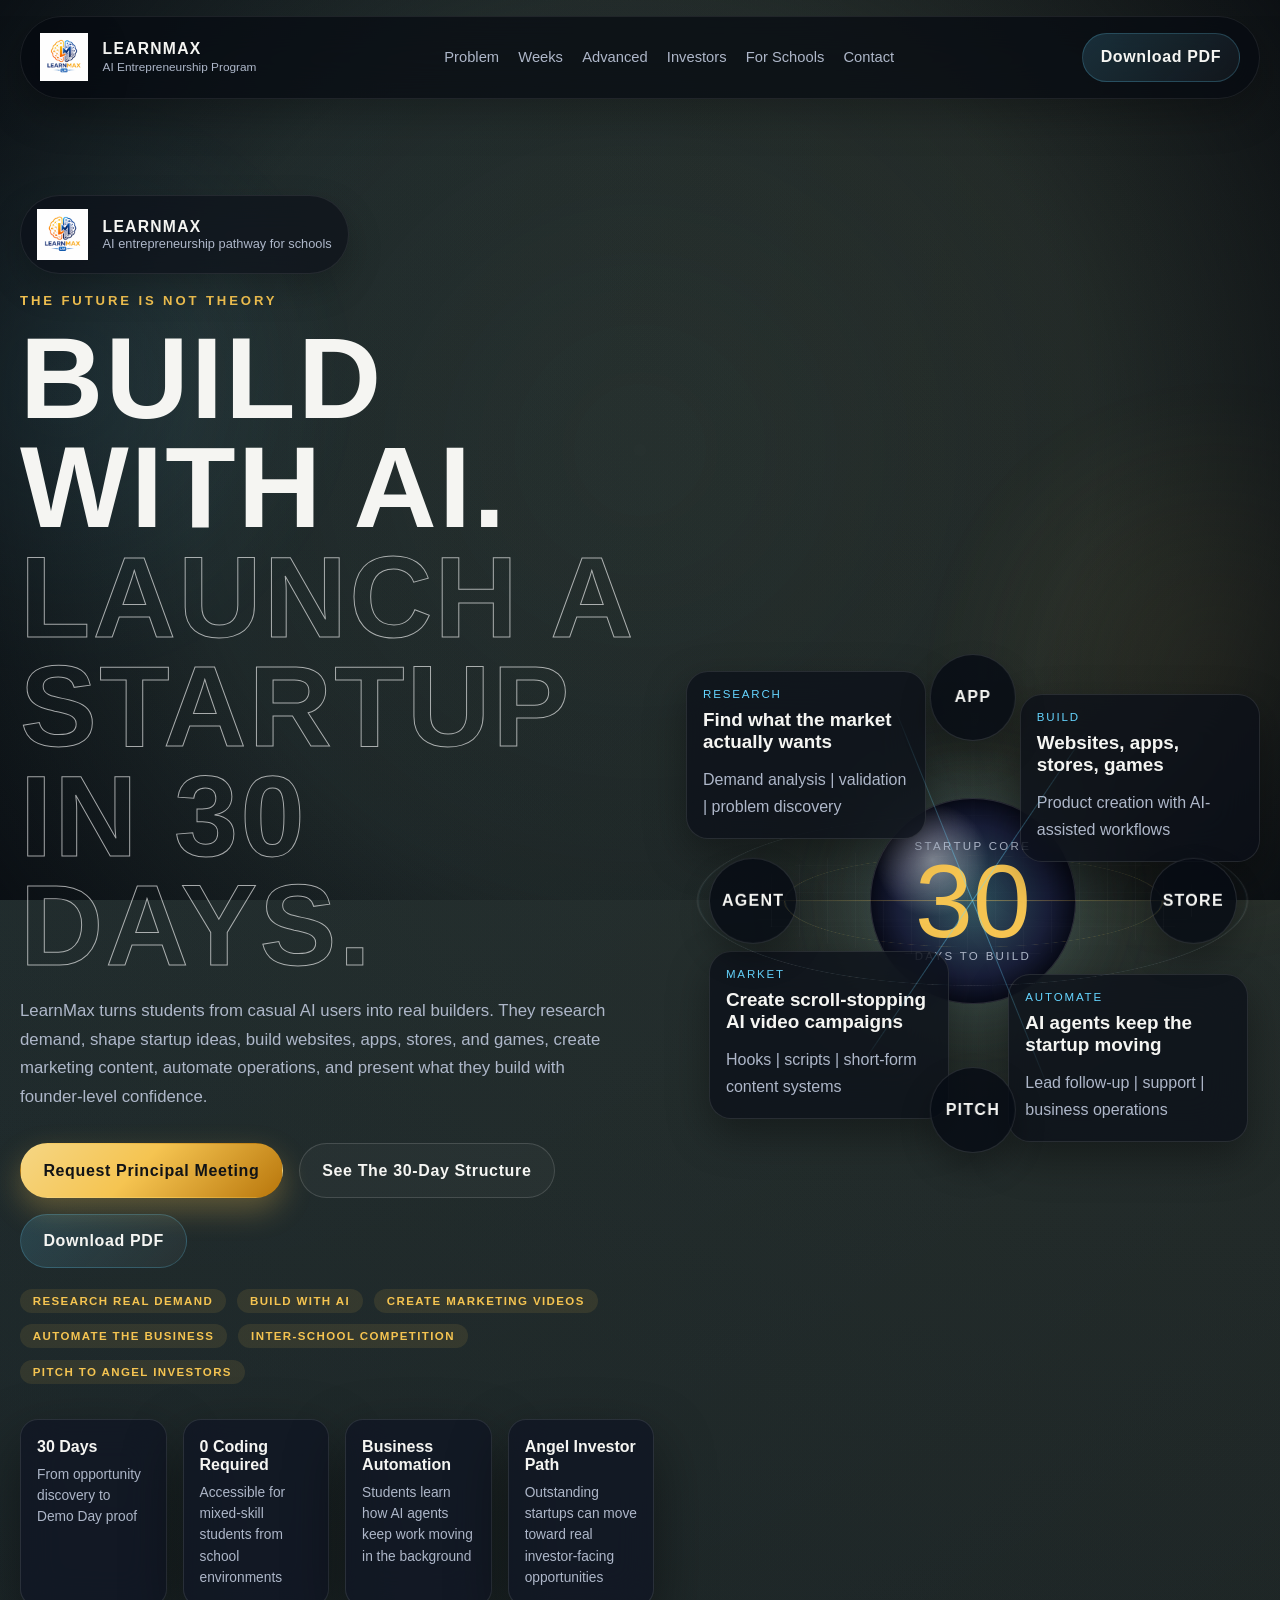
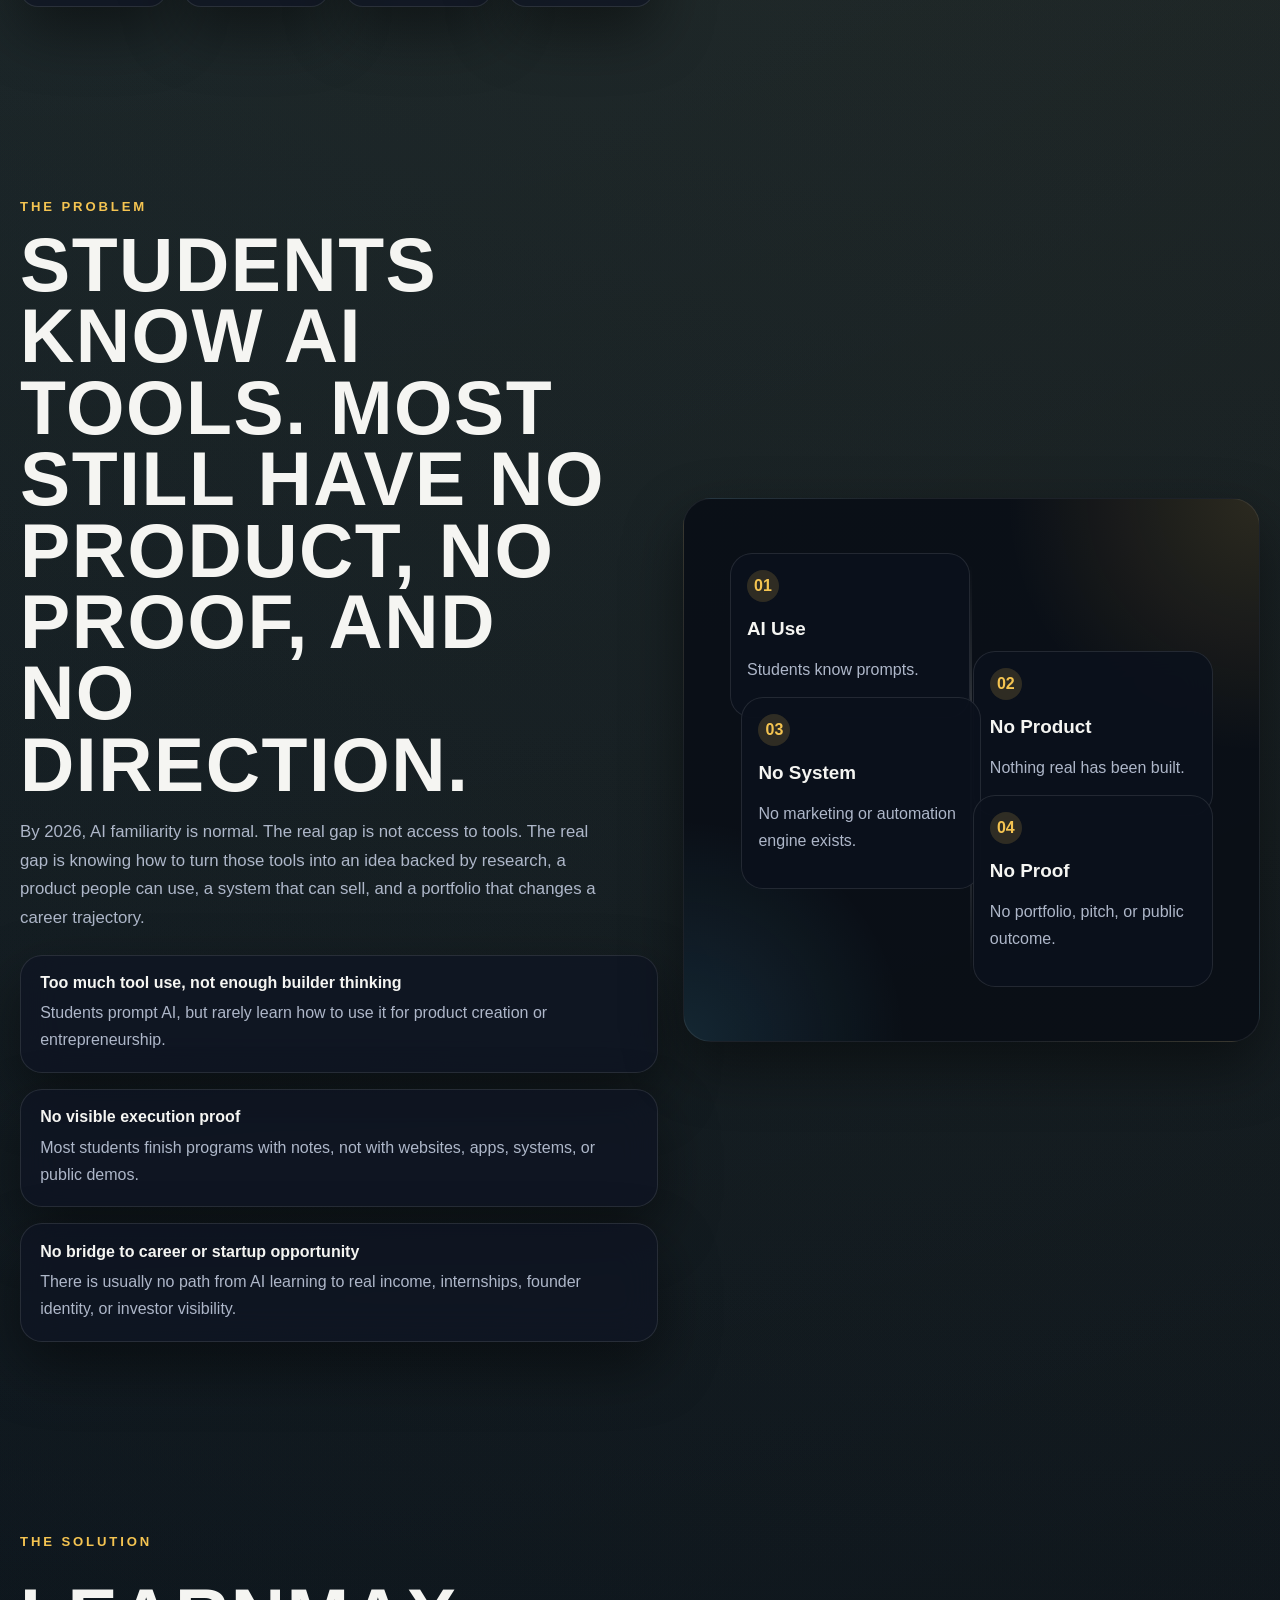
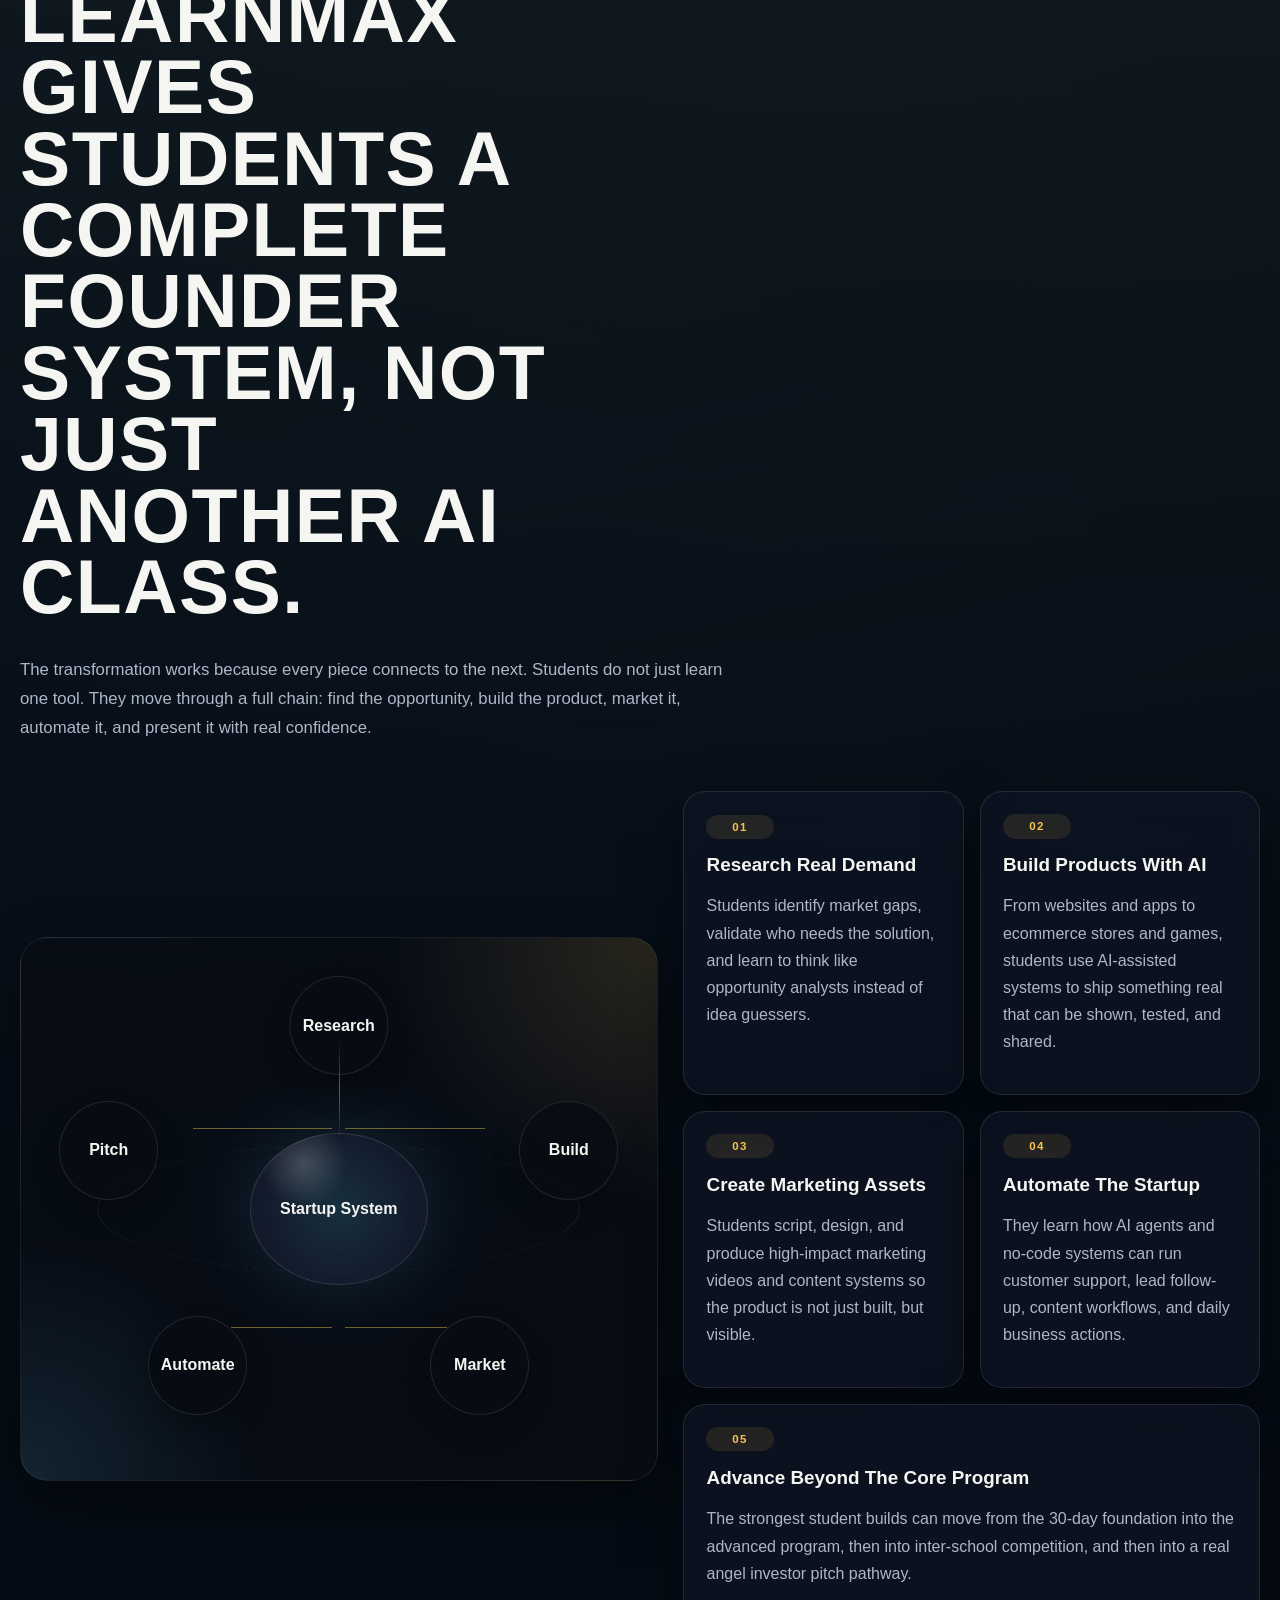
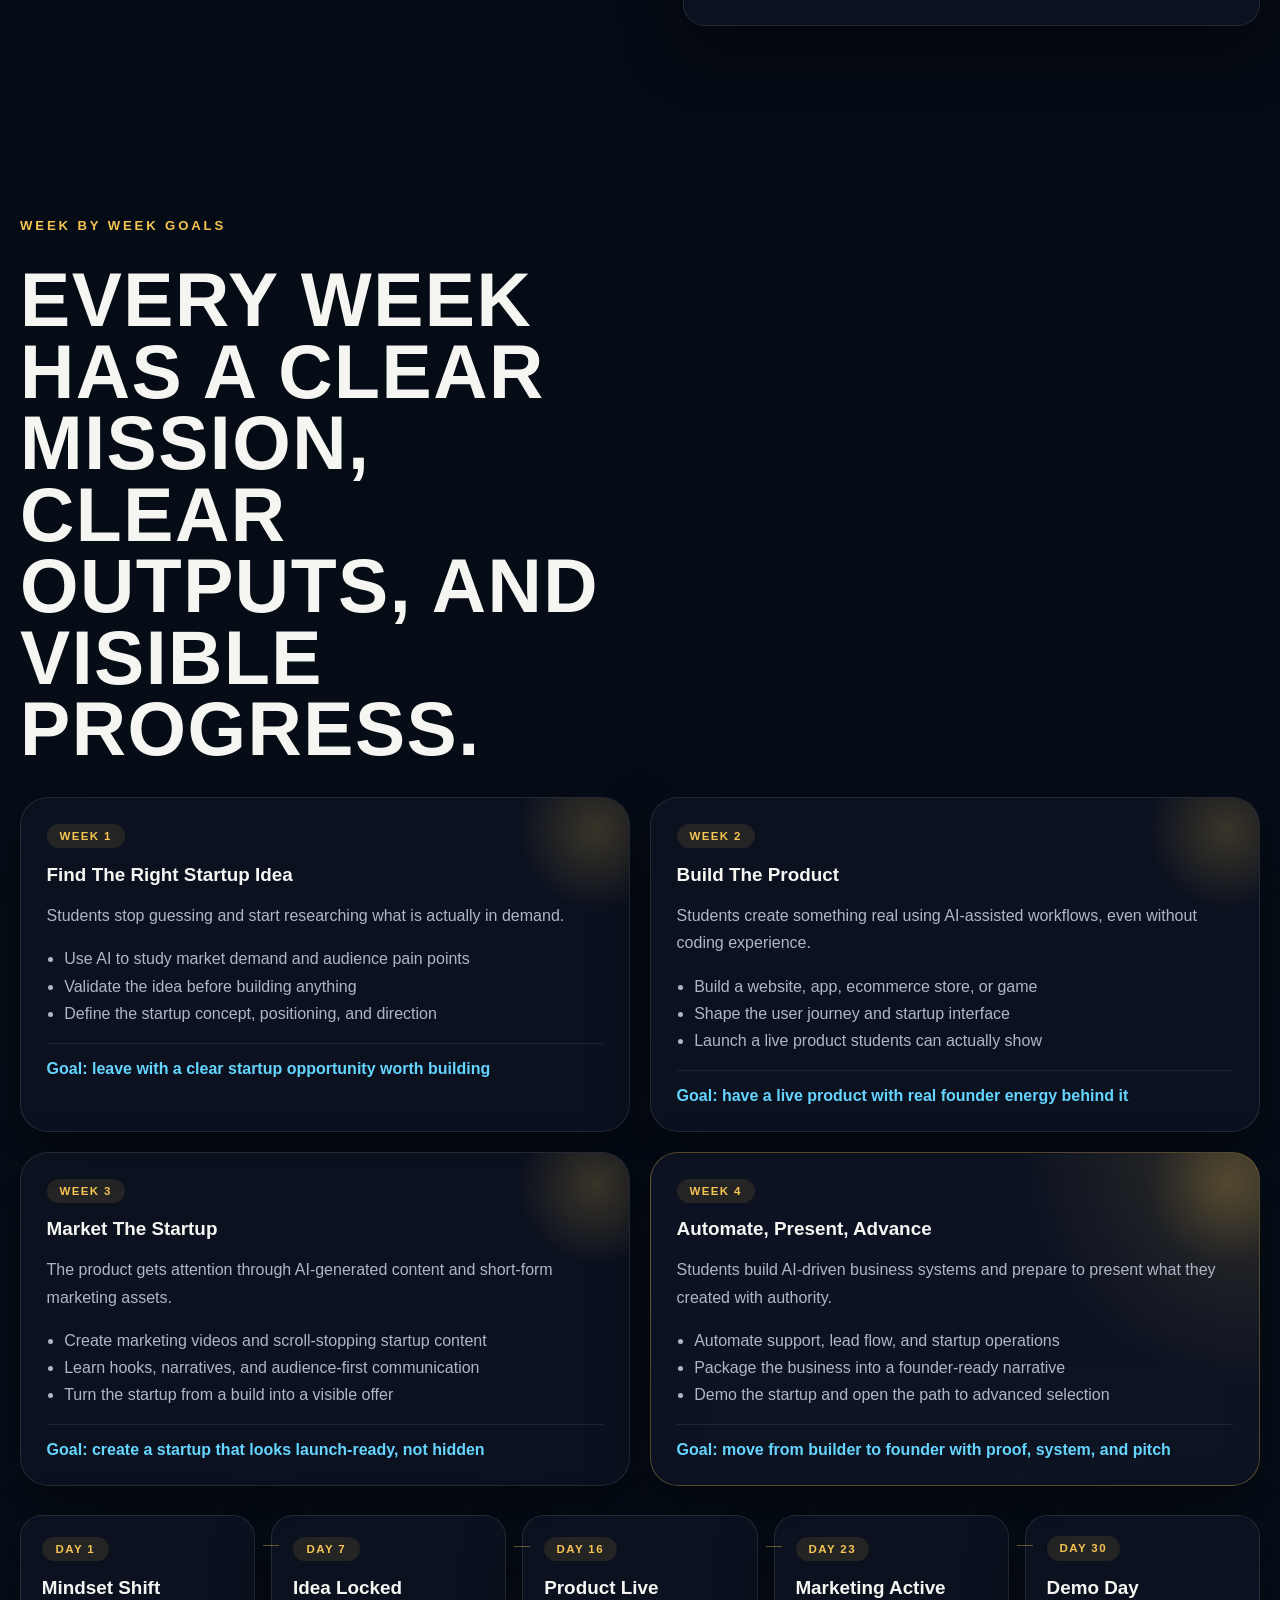
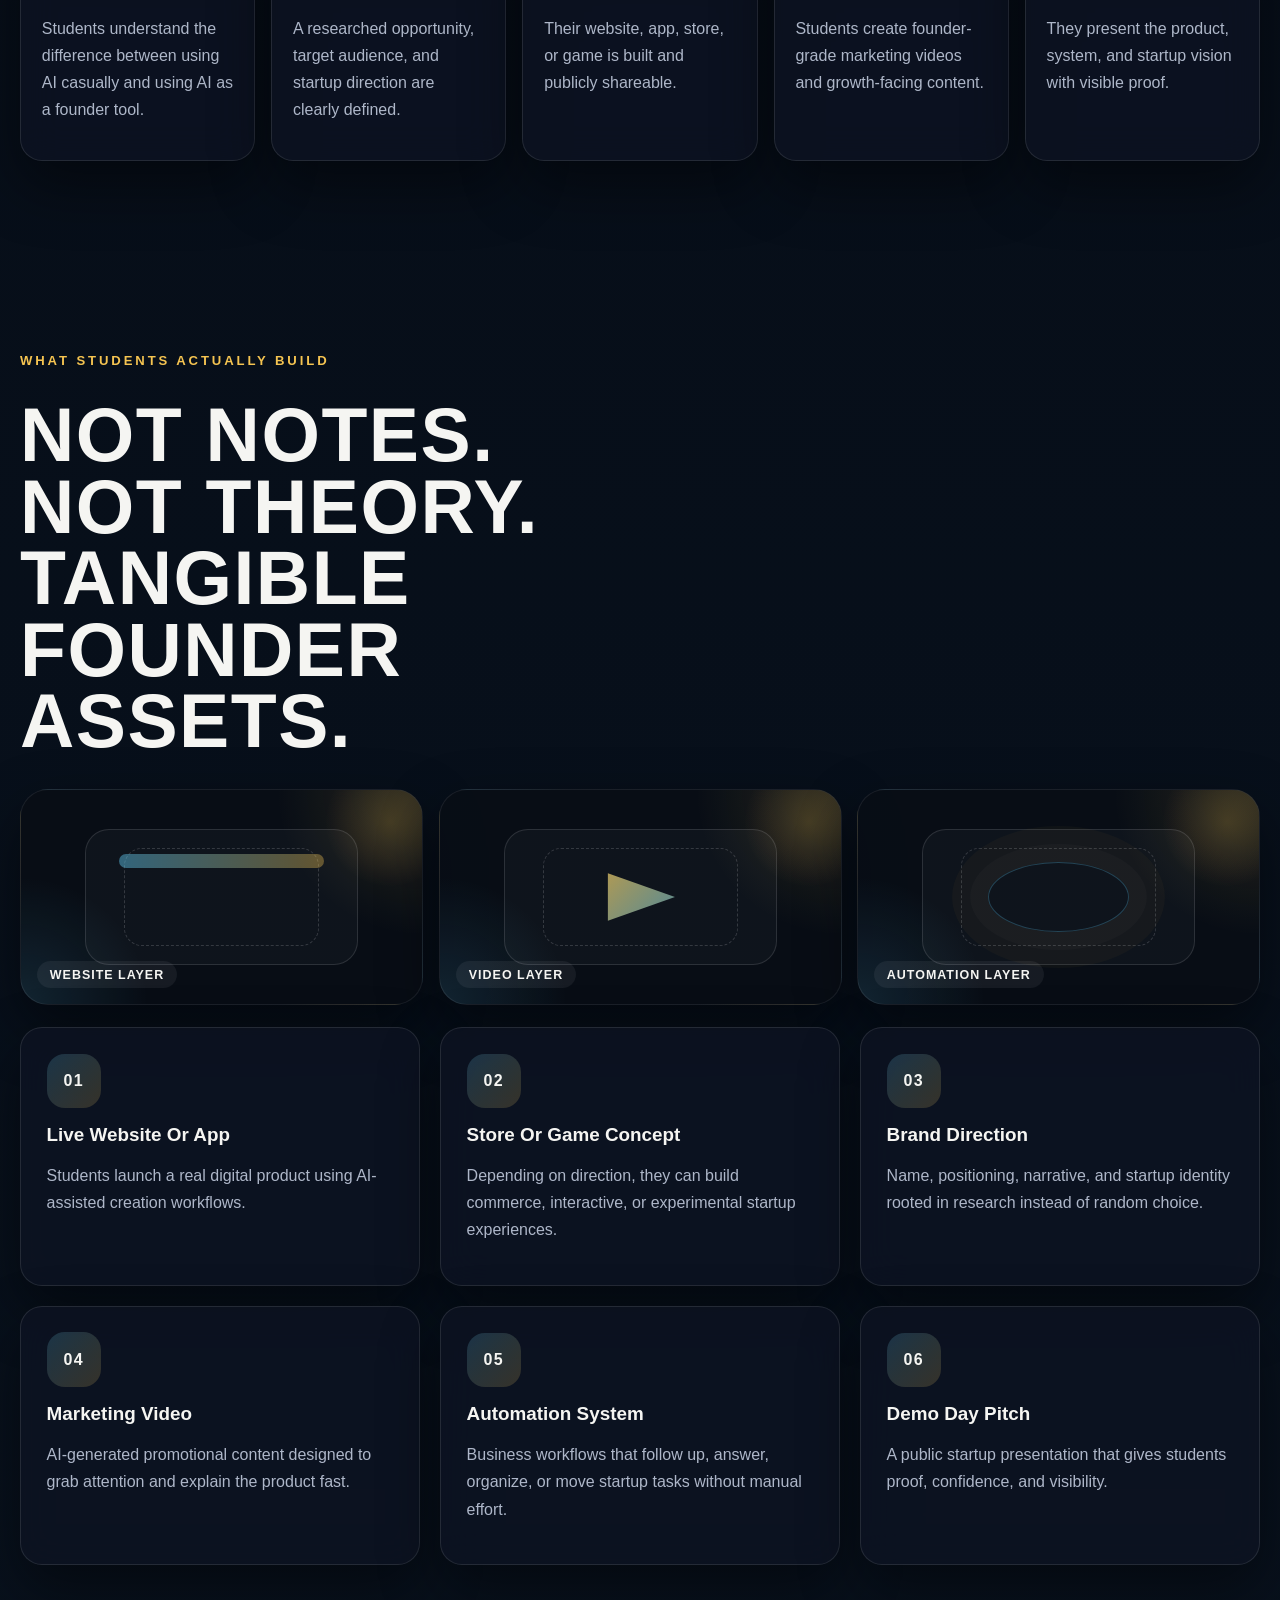
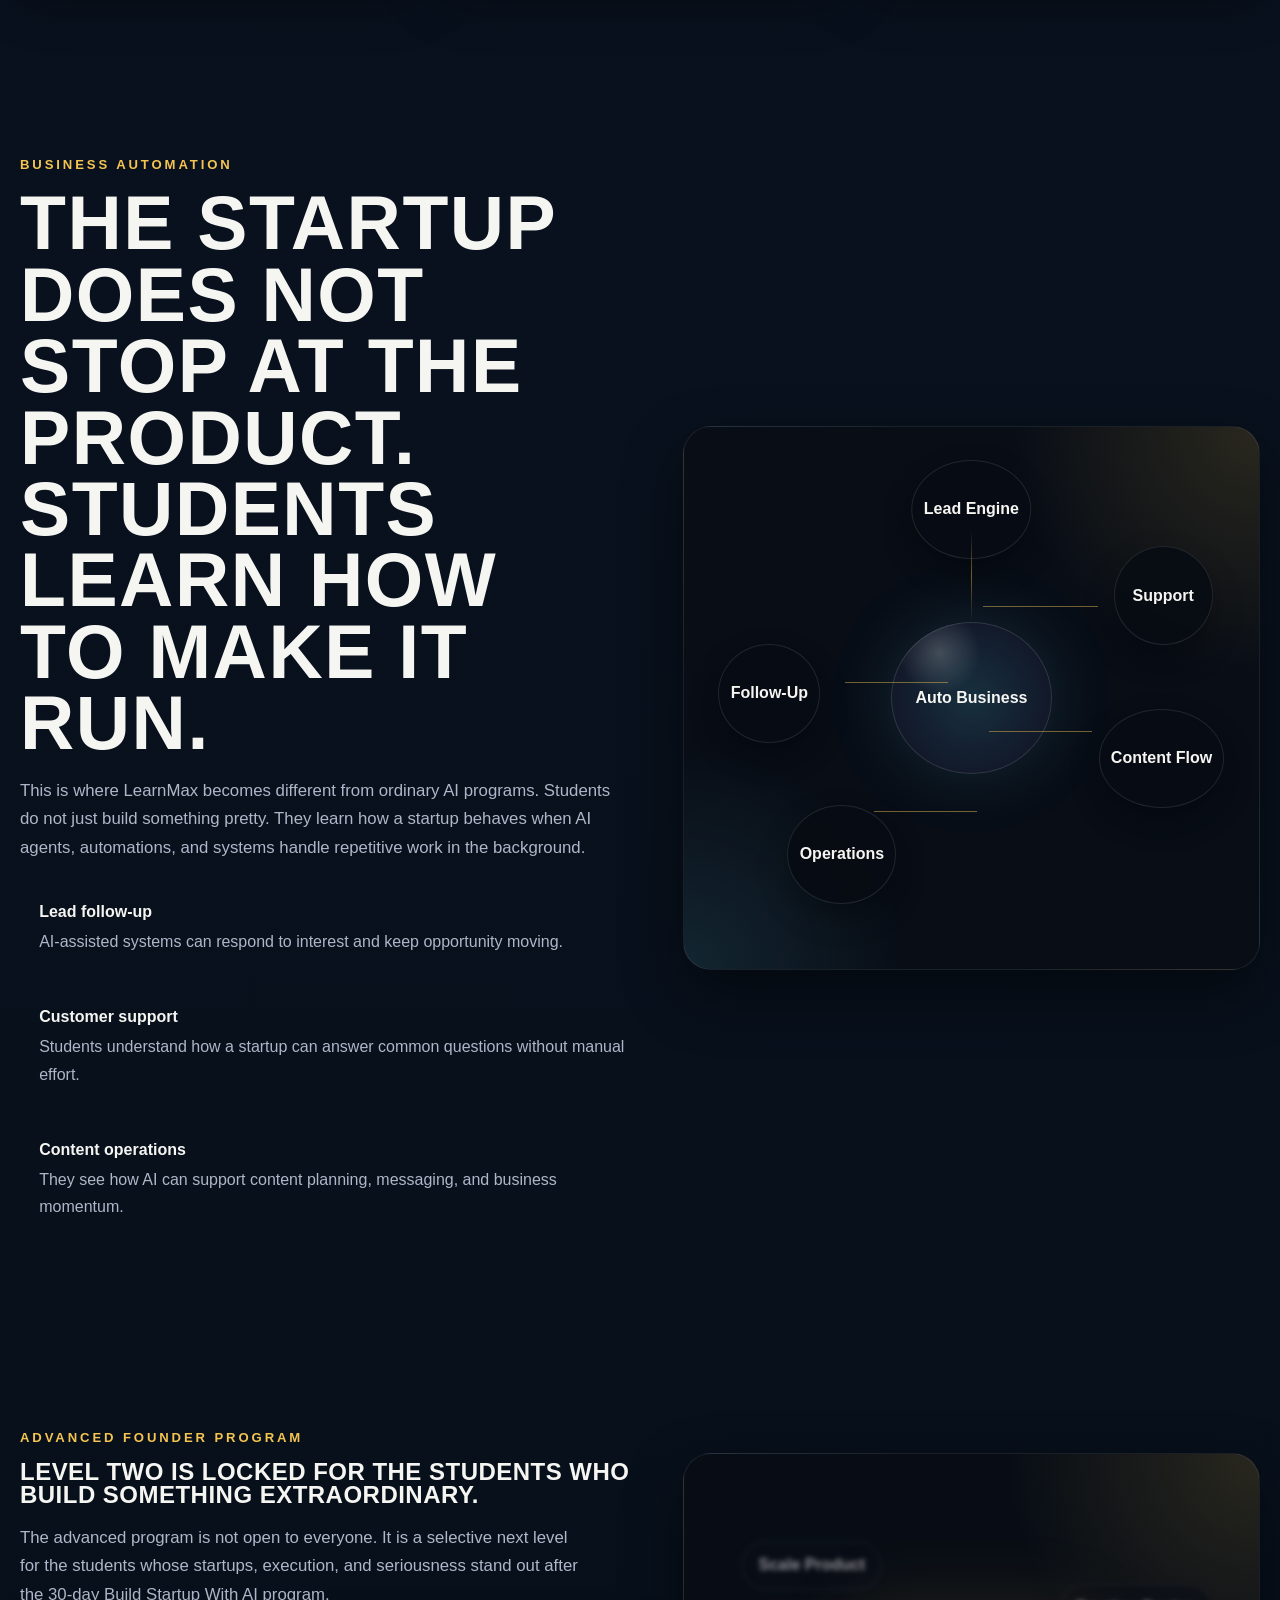
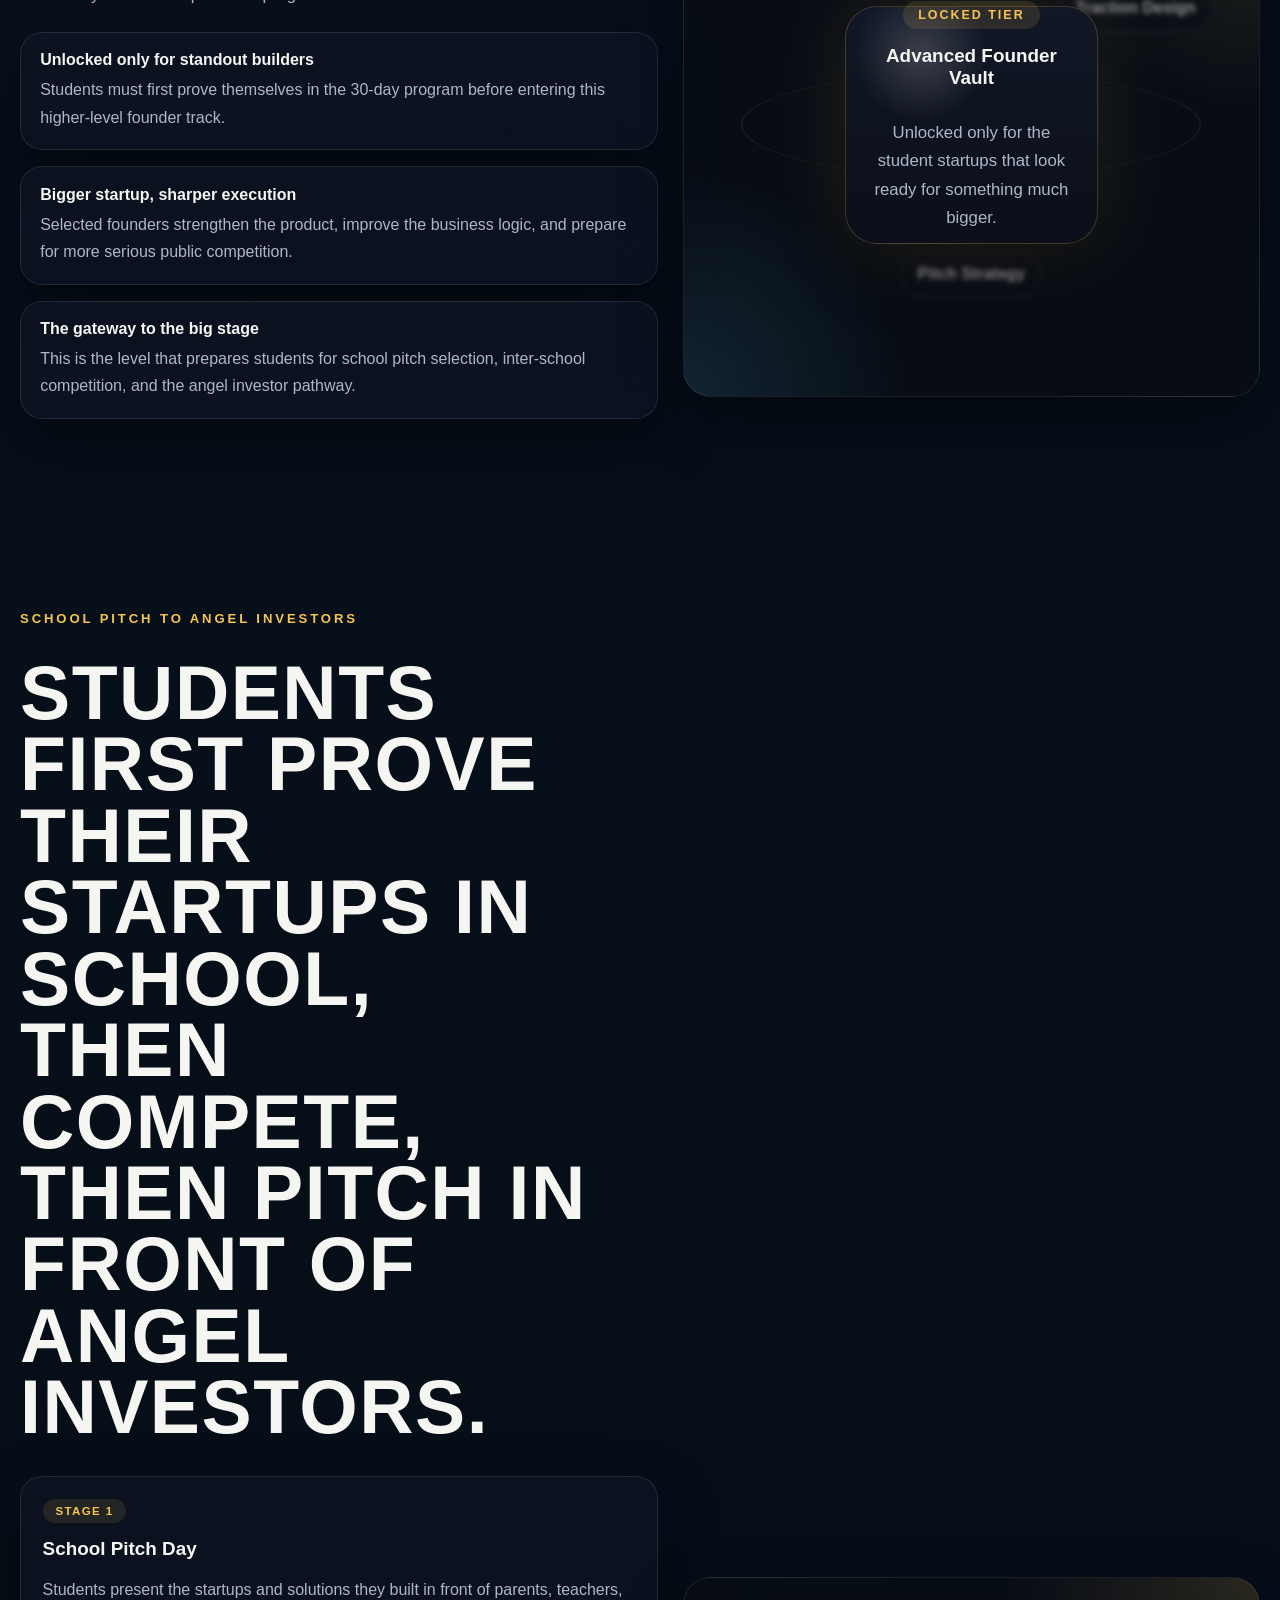
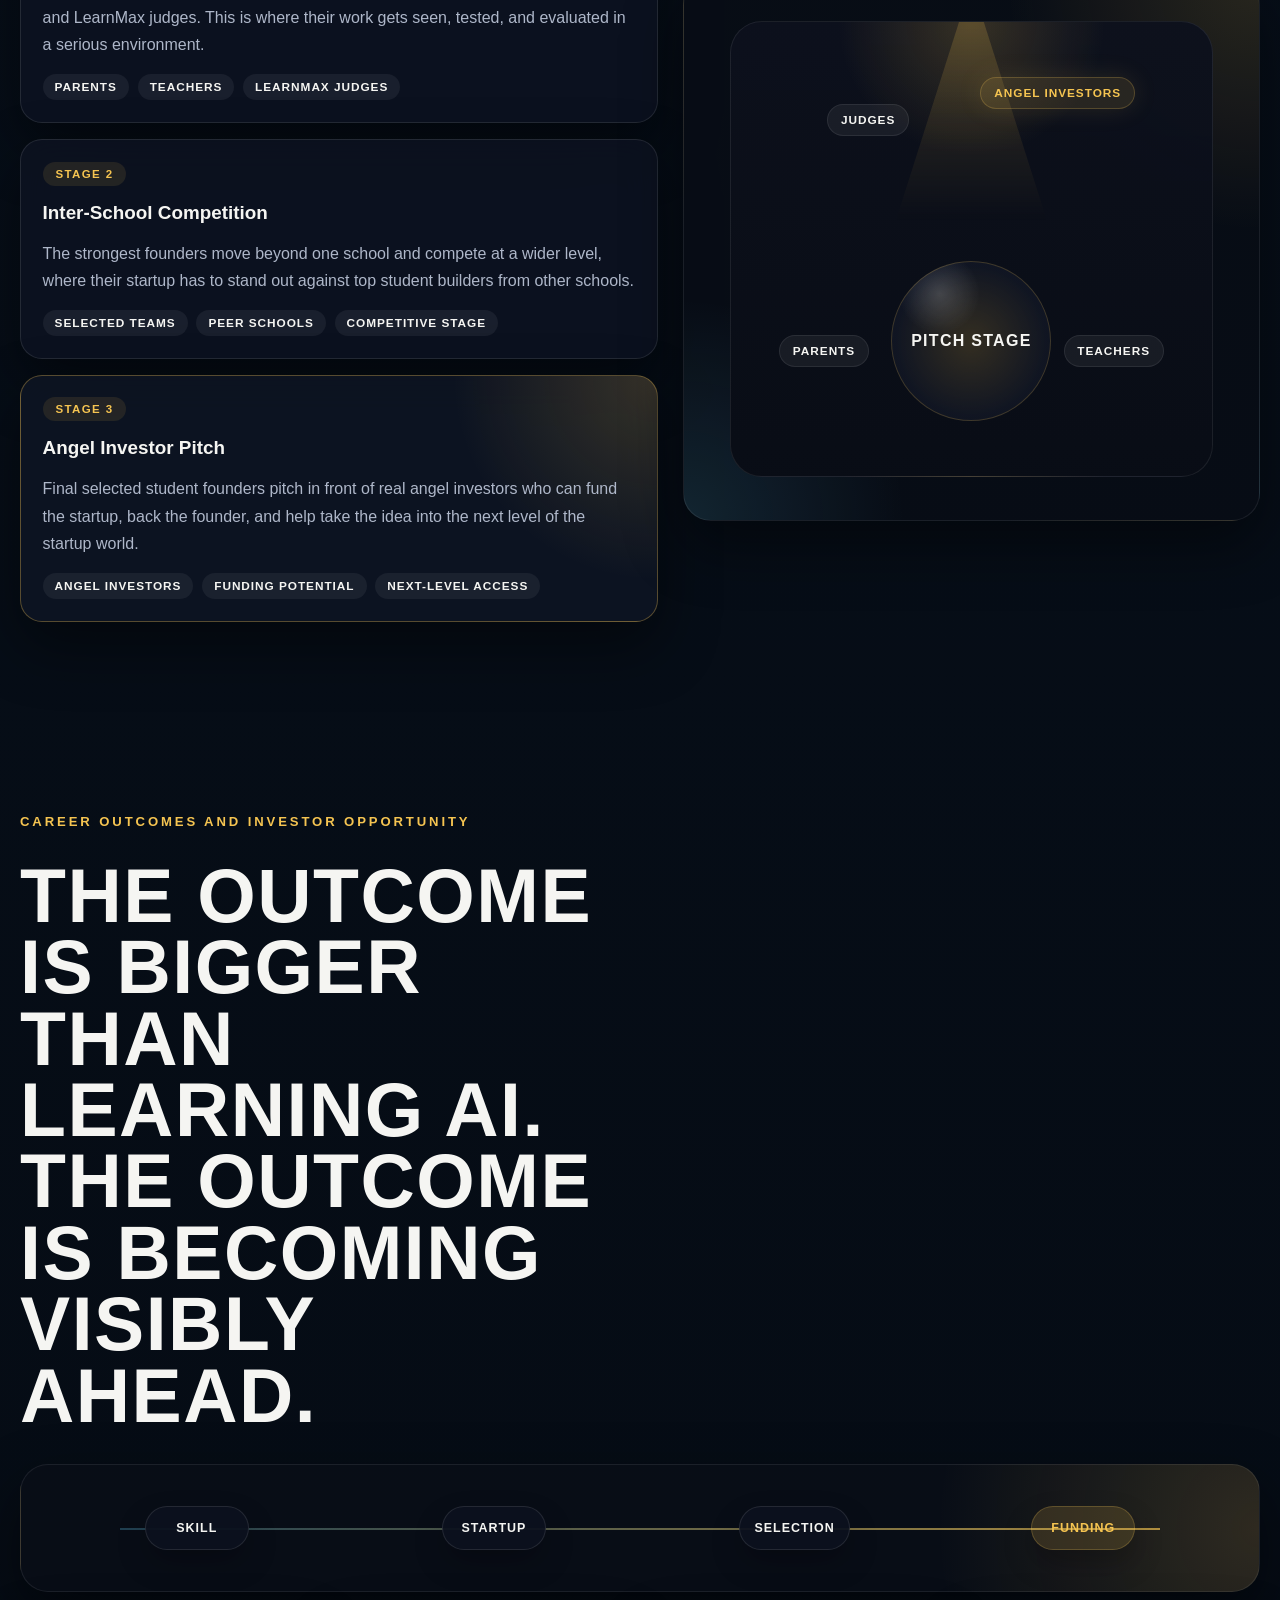
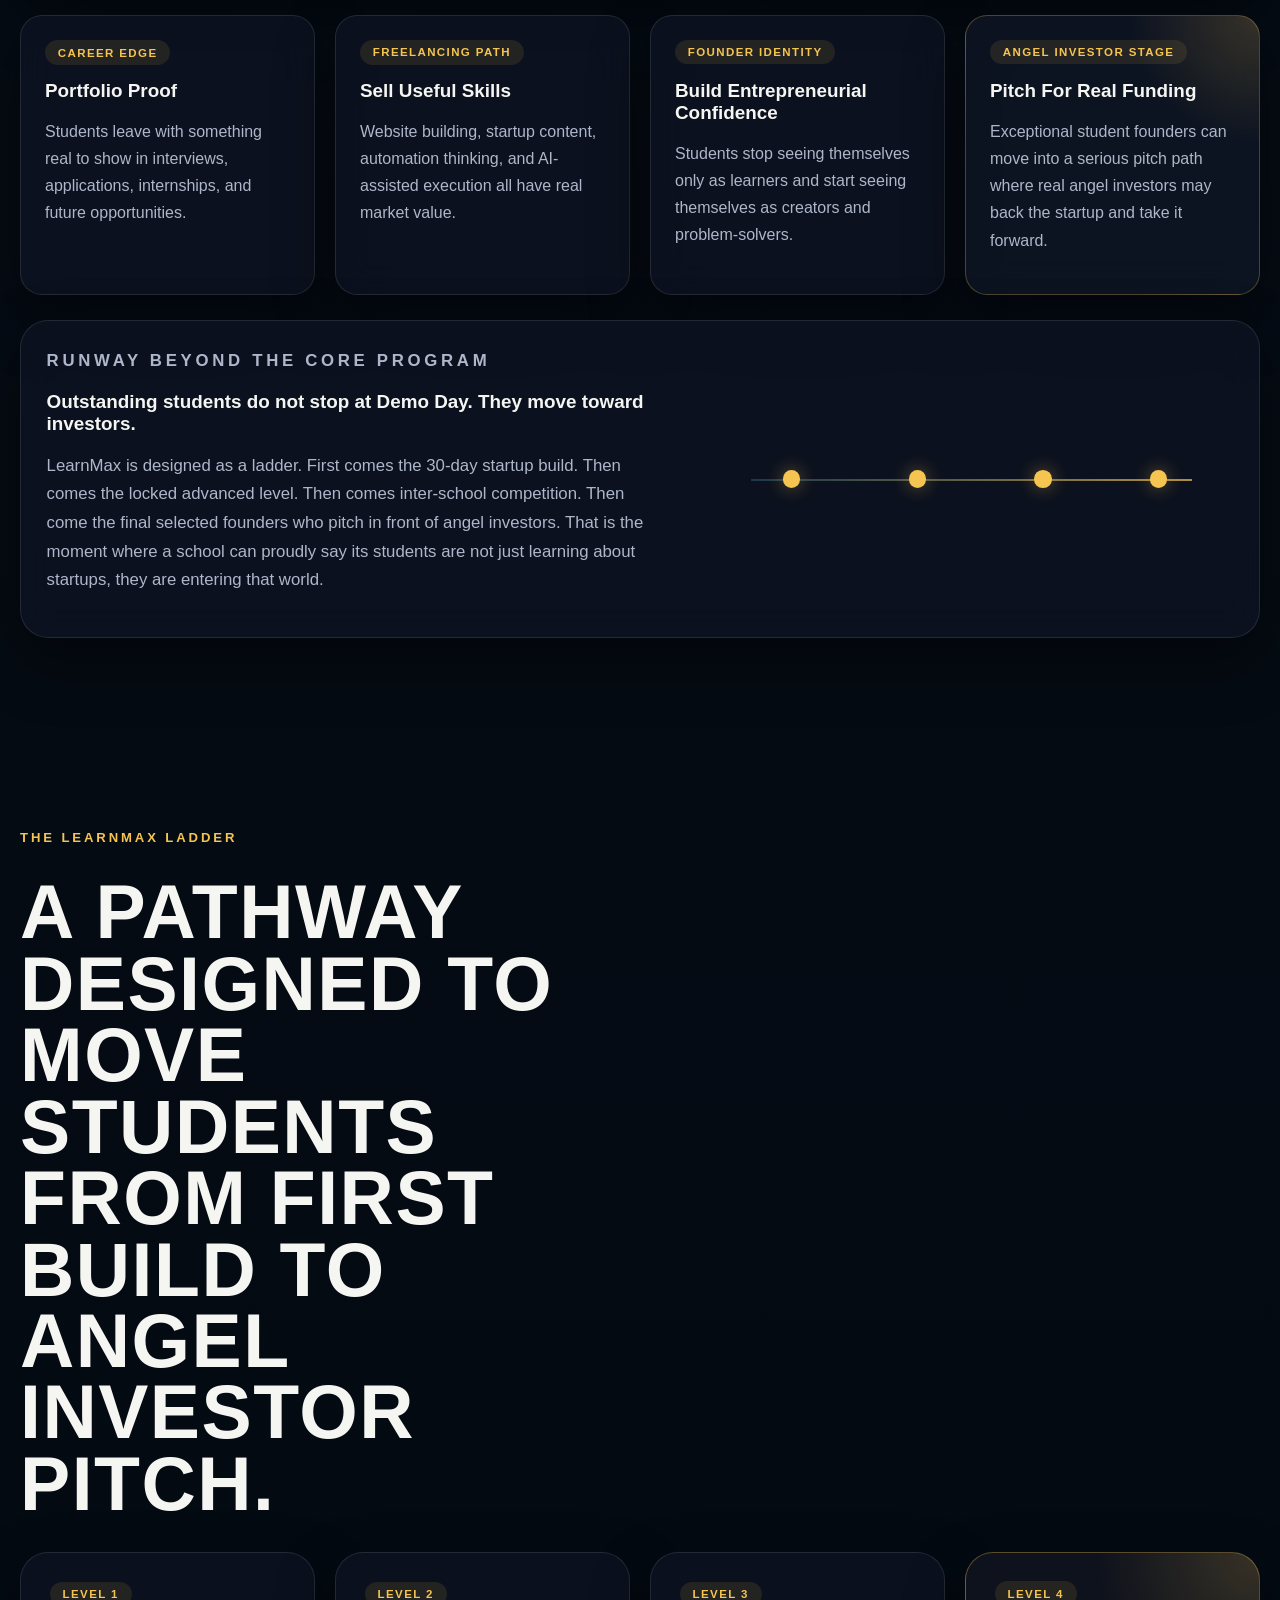
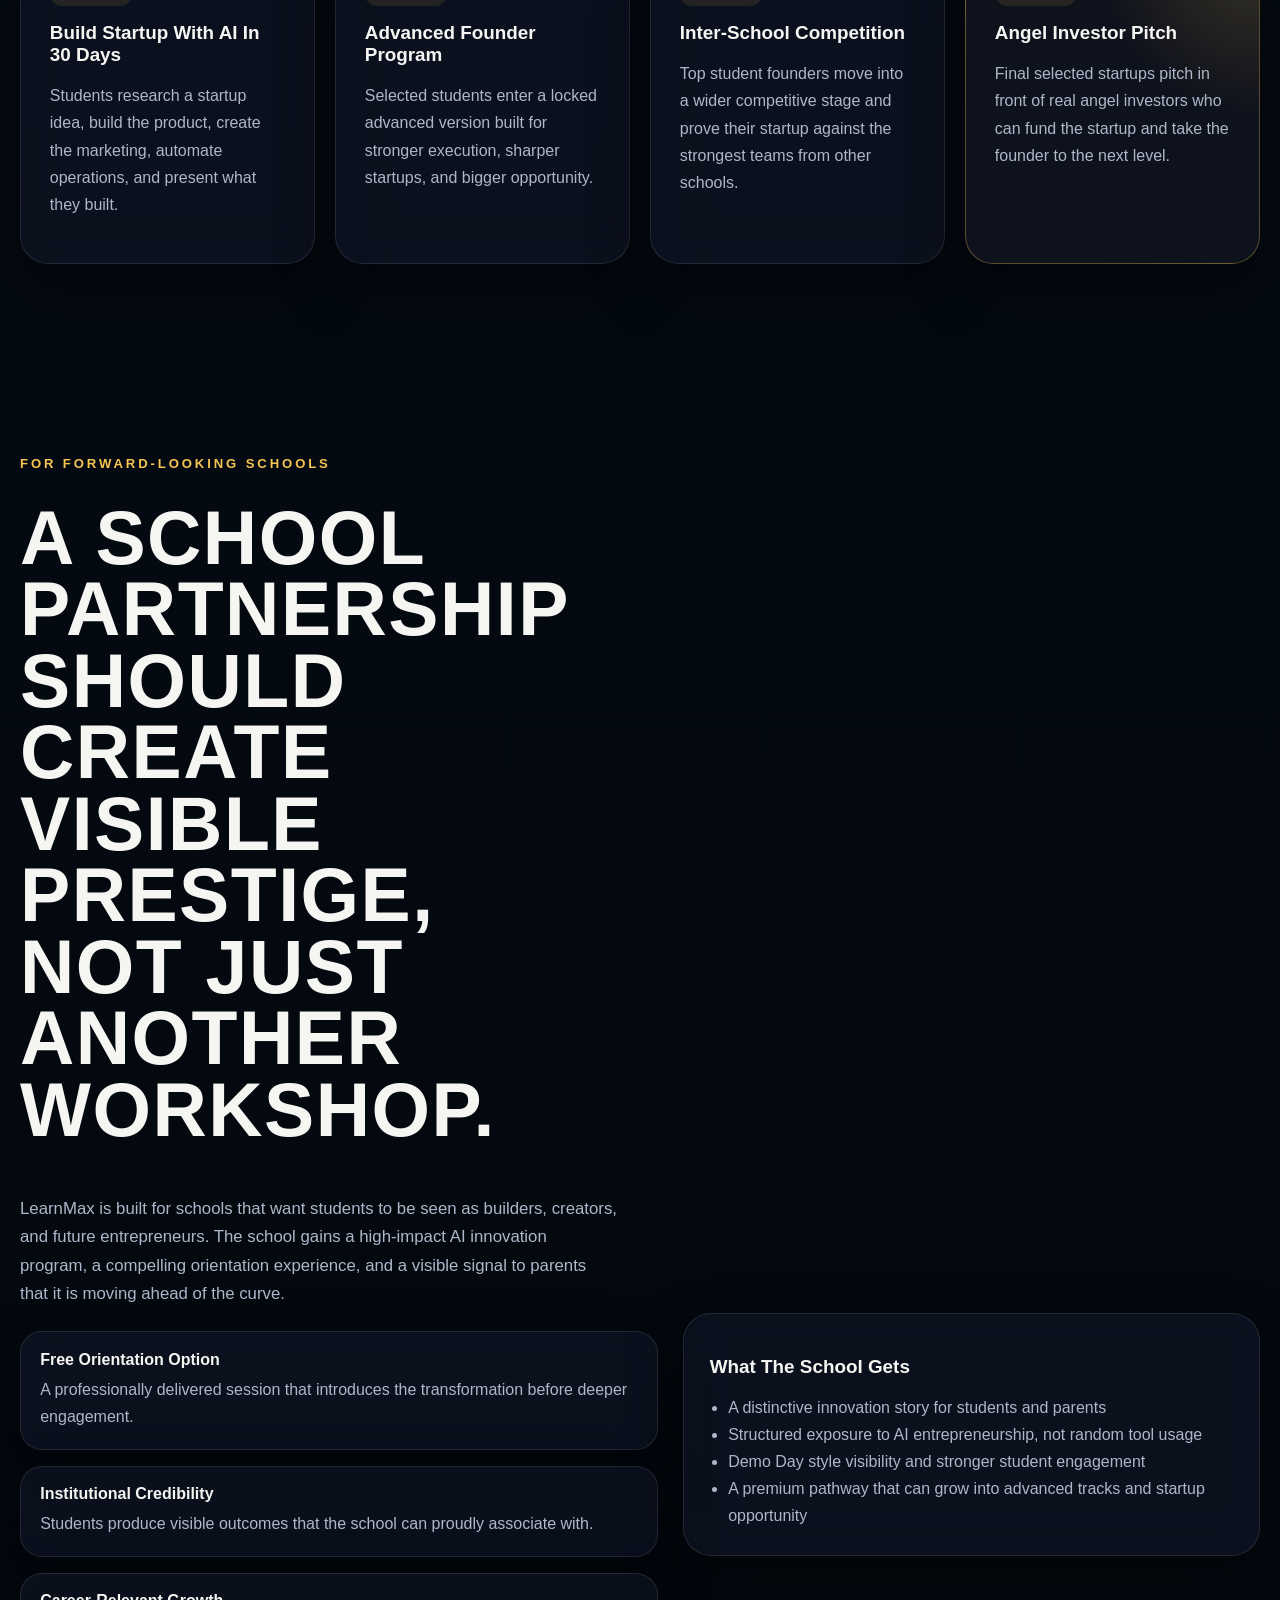
==== commit 2e347690: "feat: add link to program page in index.html" ====
--- a/index.html
+++ b/index.html
@@ -733,7 +733,11 @@
       </section>
     </main>
   </div>
-
+  <div>
+
+    <a href="assets/program.html">Program</a>
+
+  </div>
   <script src="./script.js"></script>
 </body>
 </html>
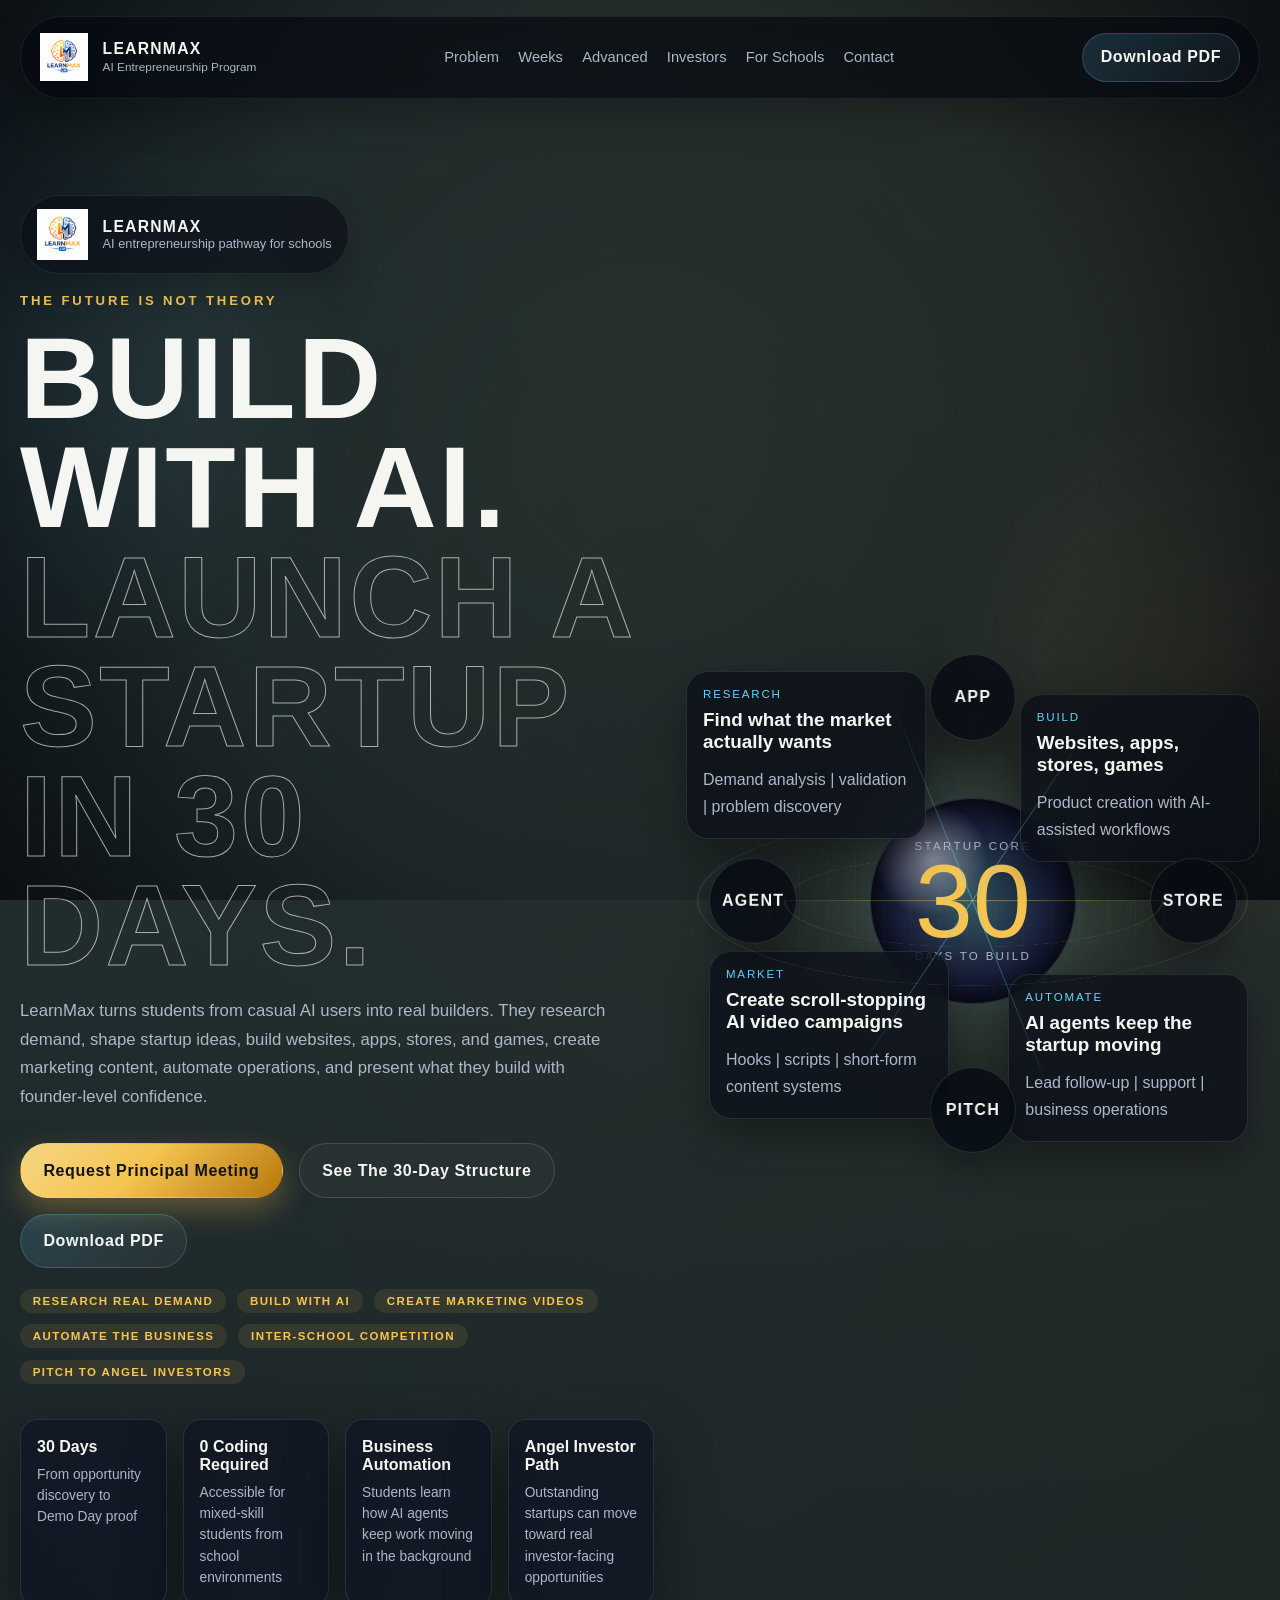
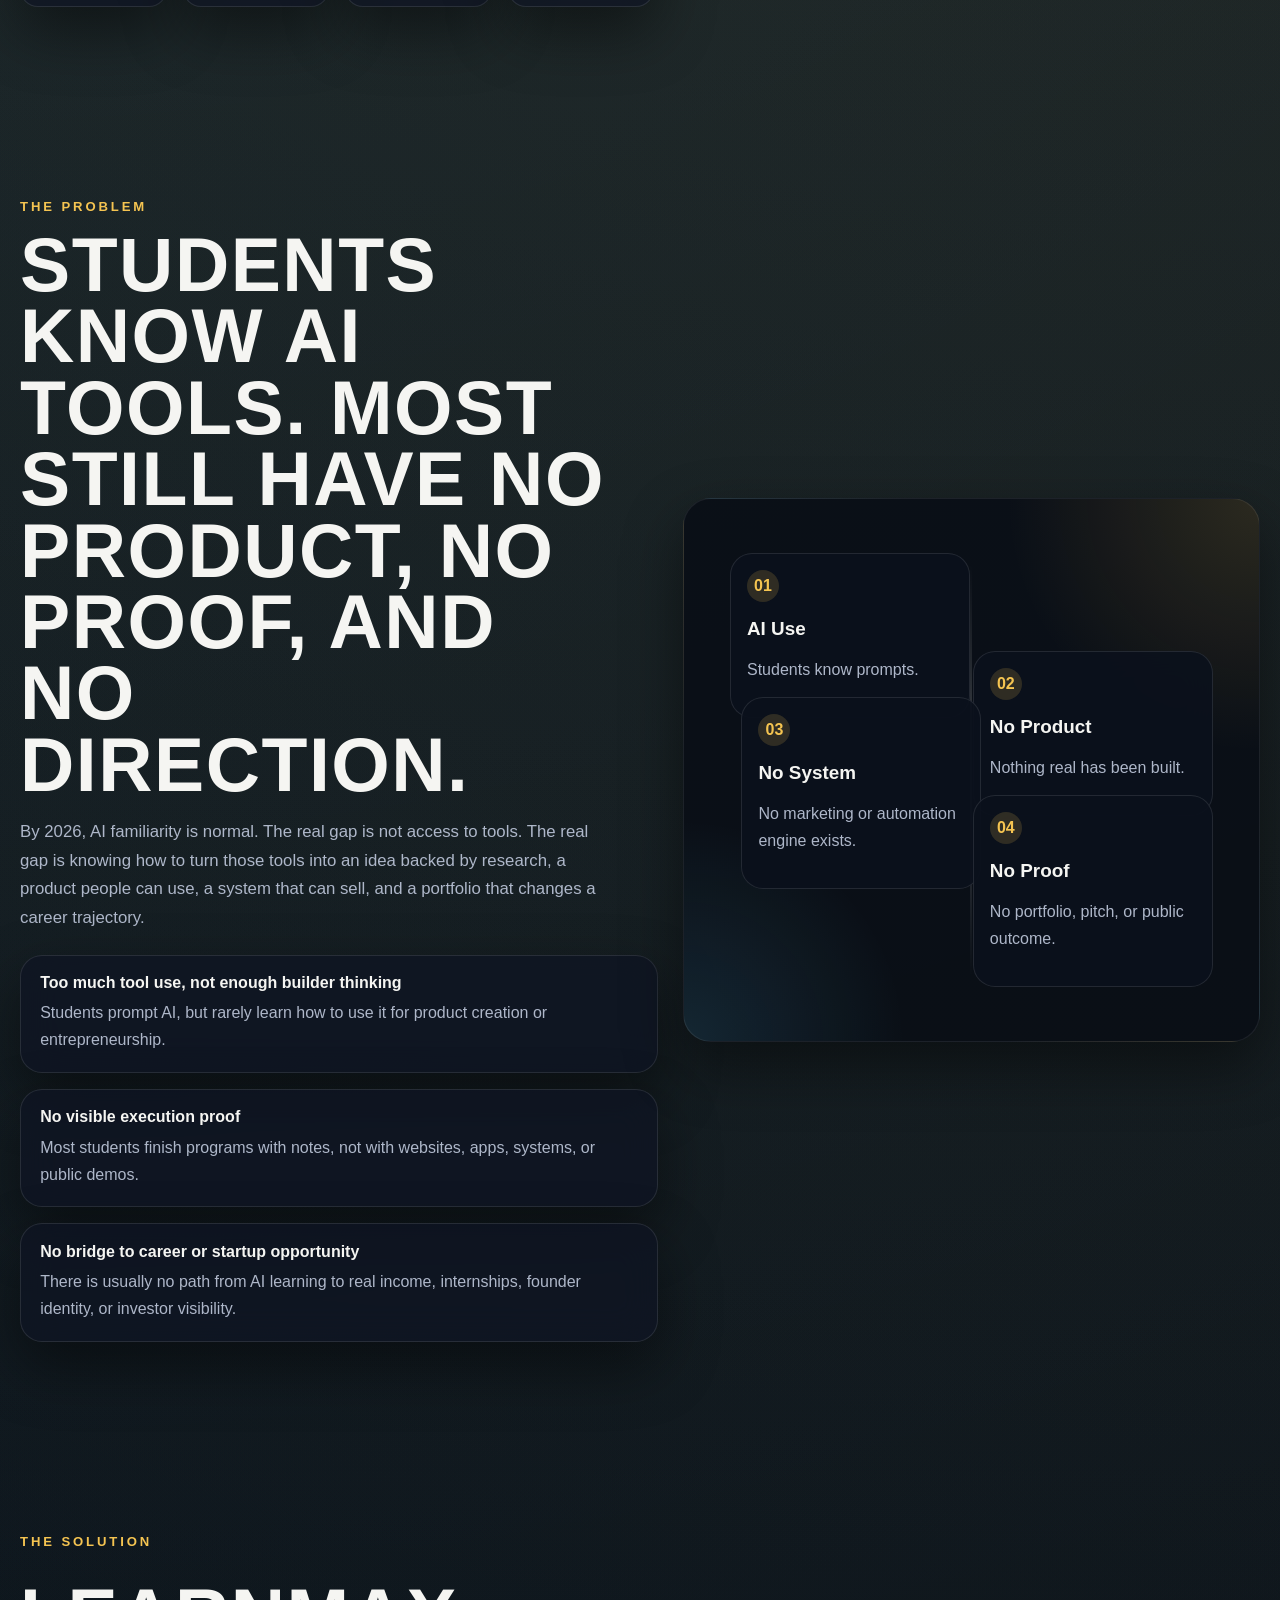
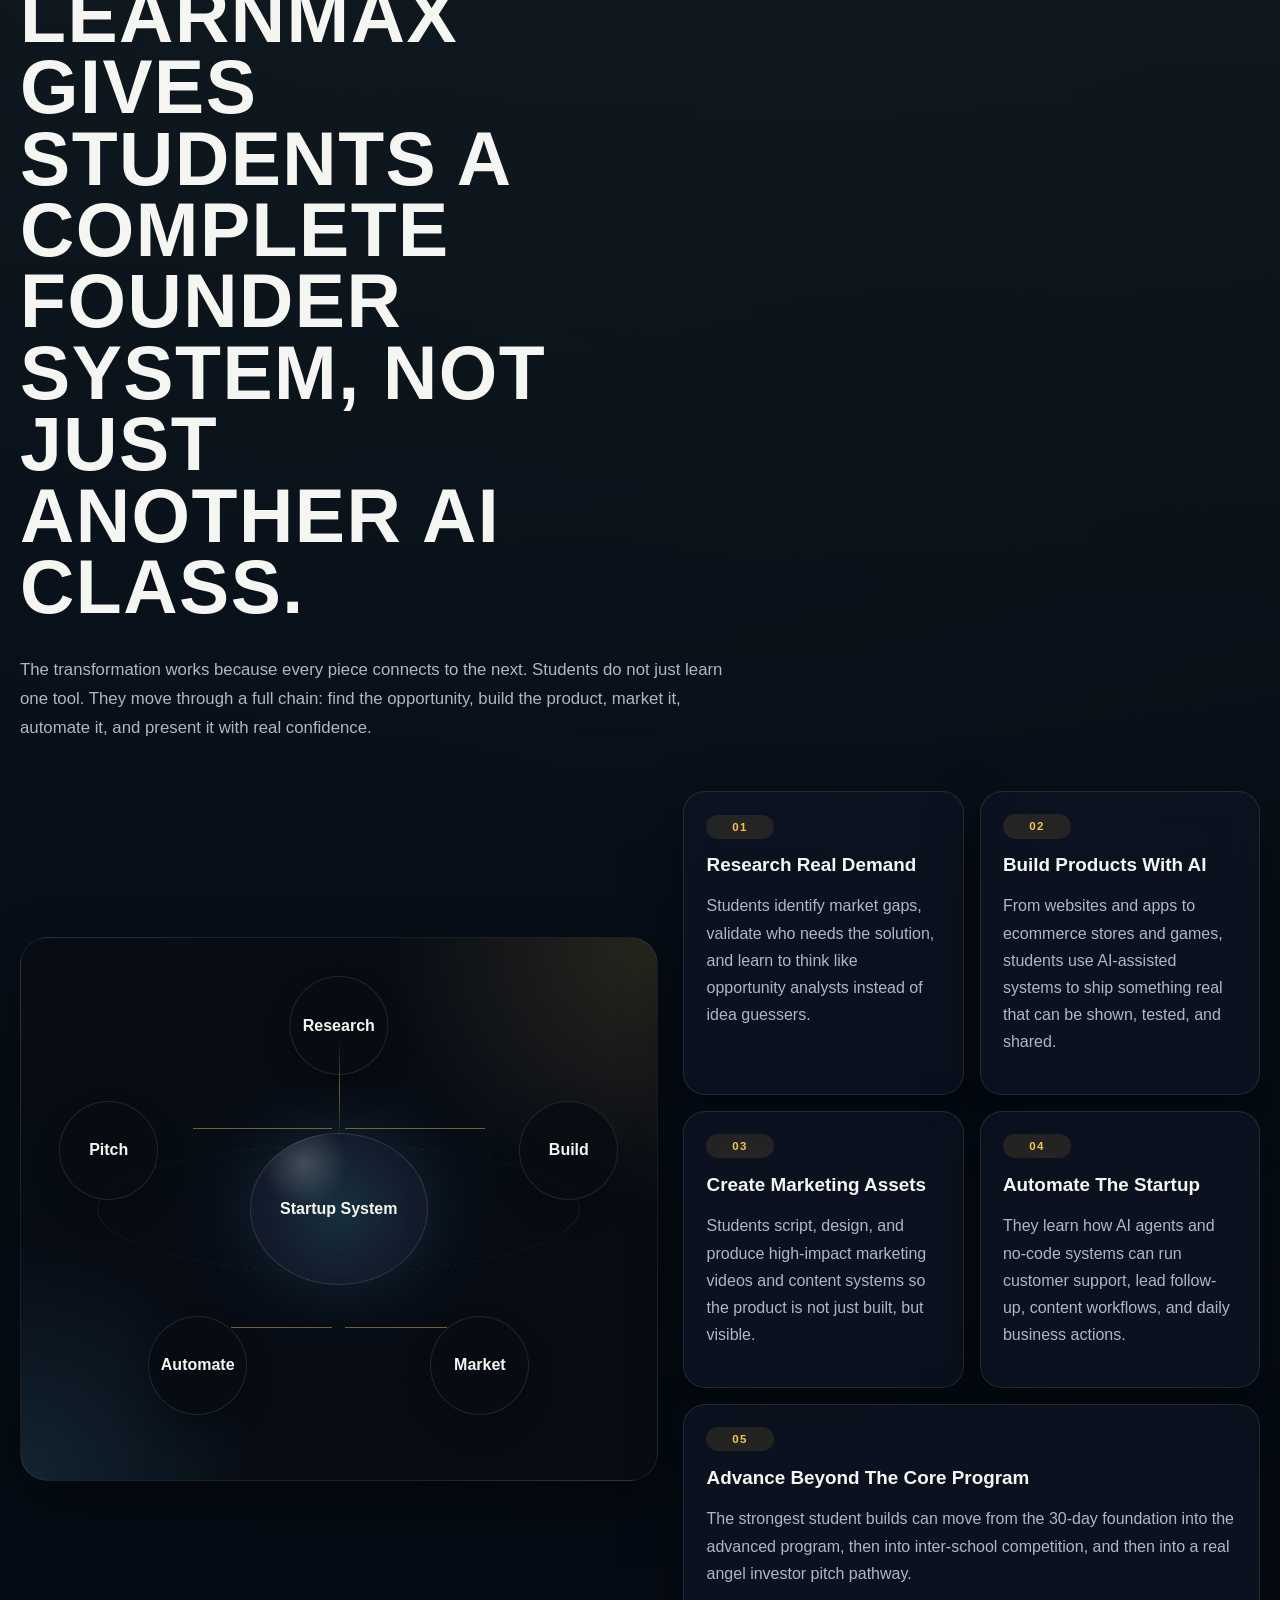
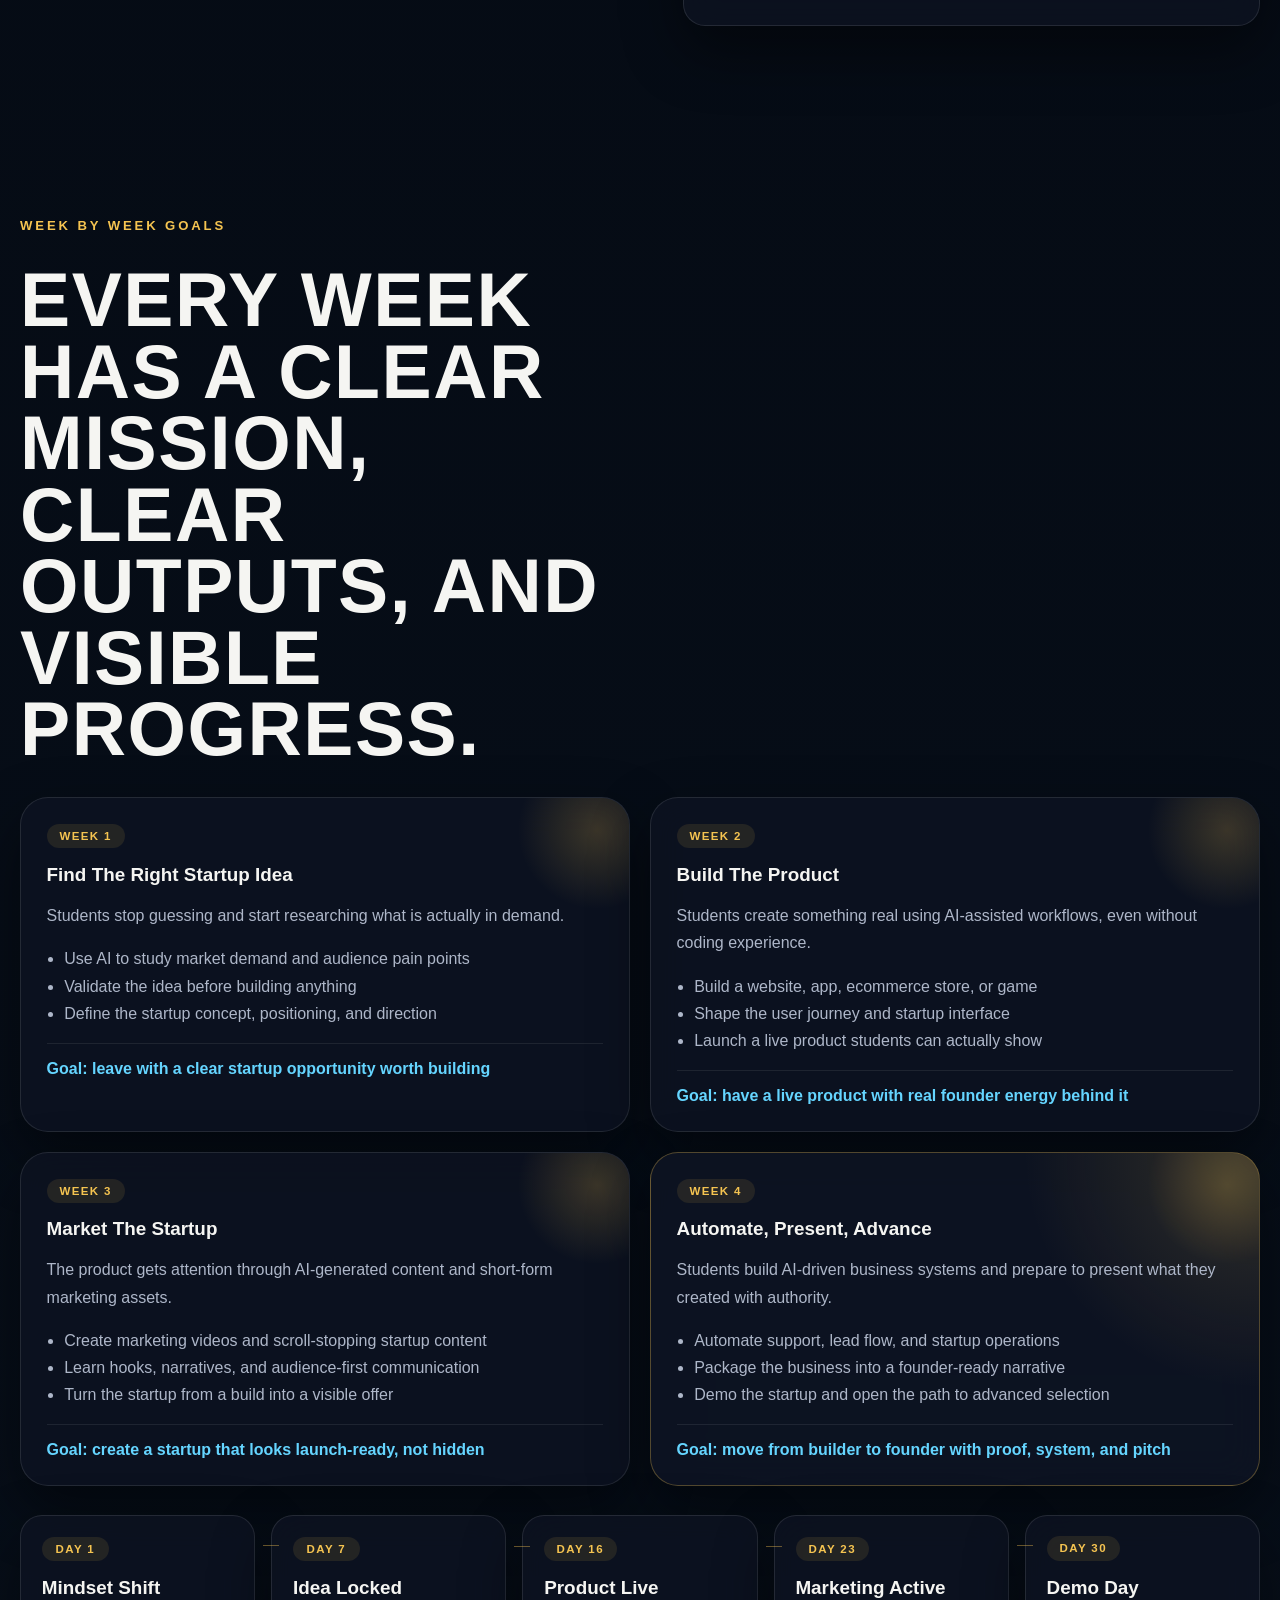
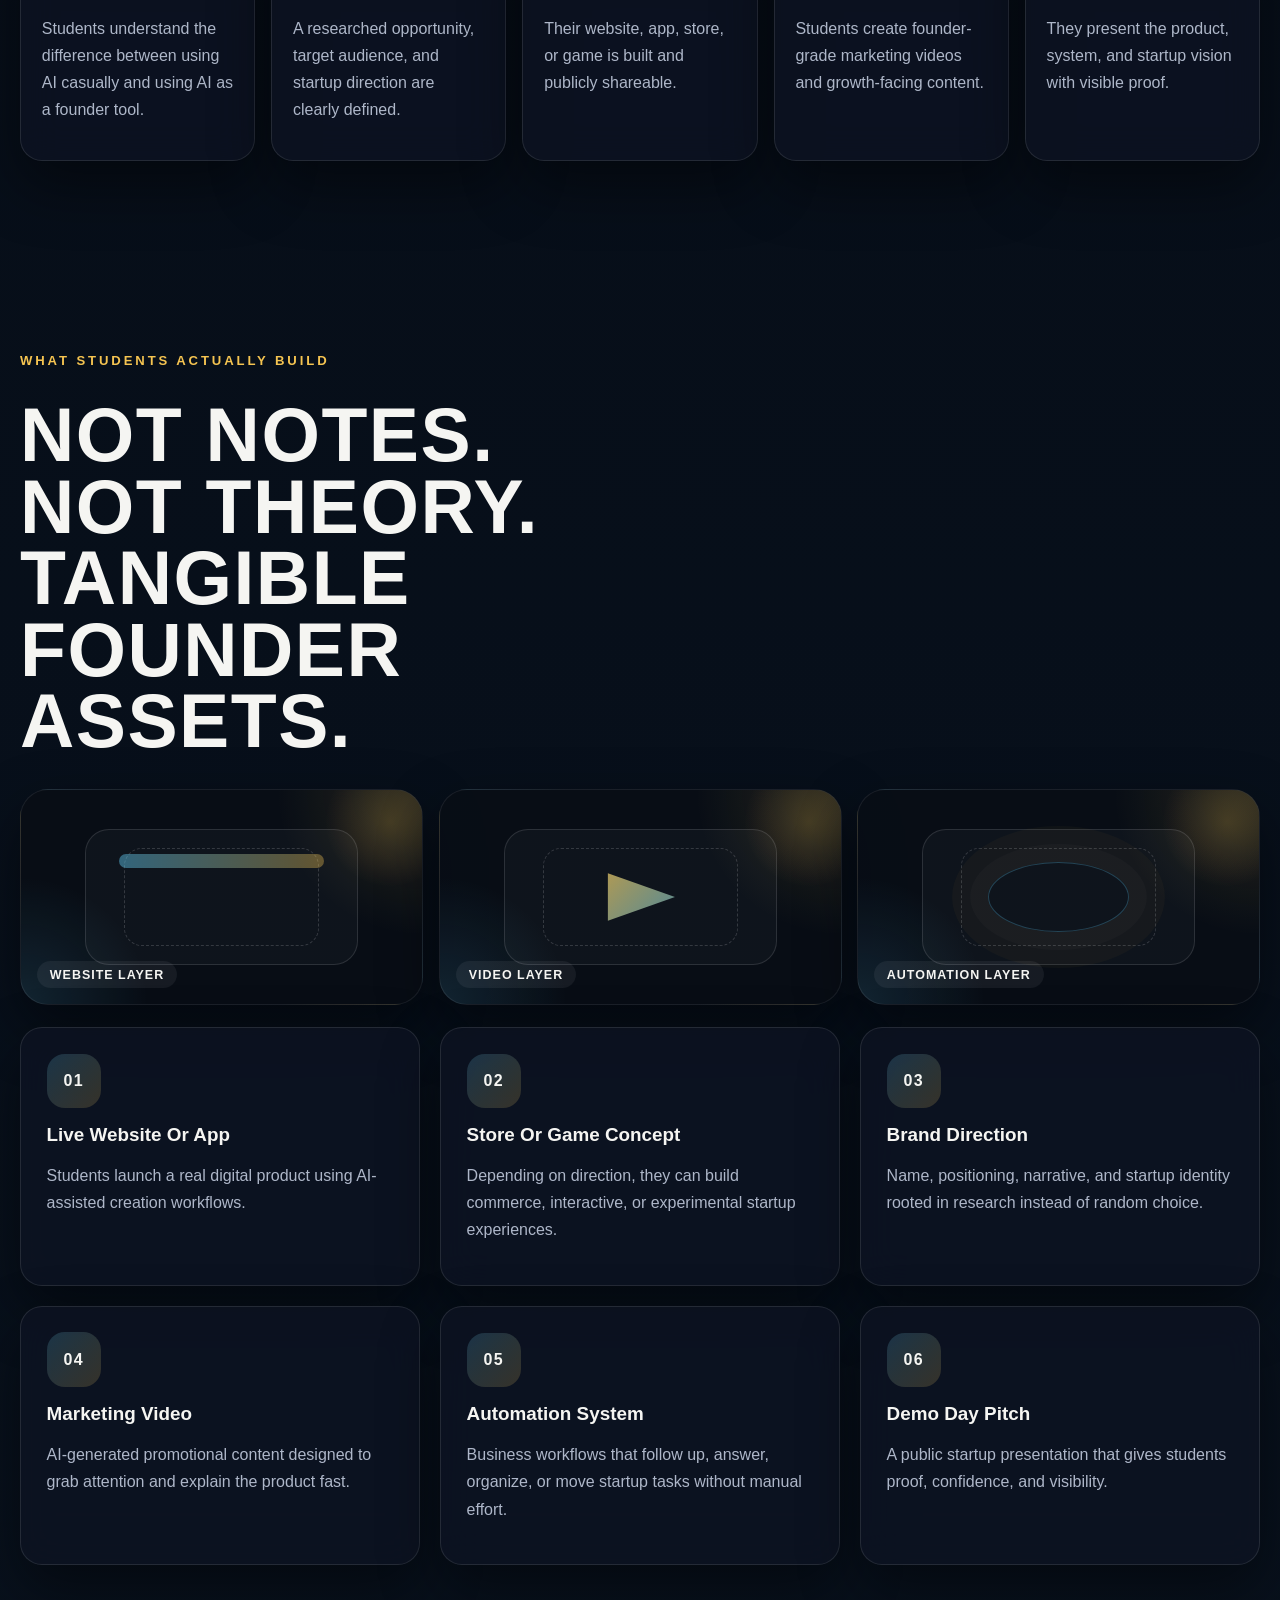
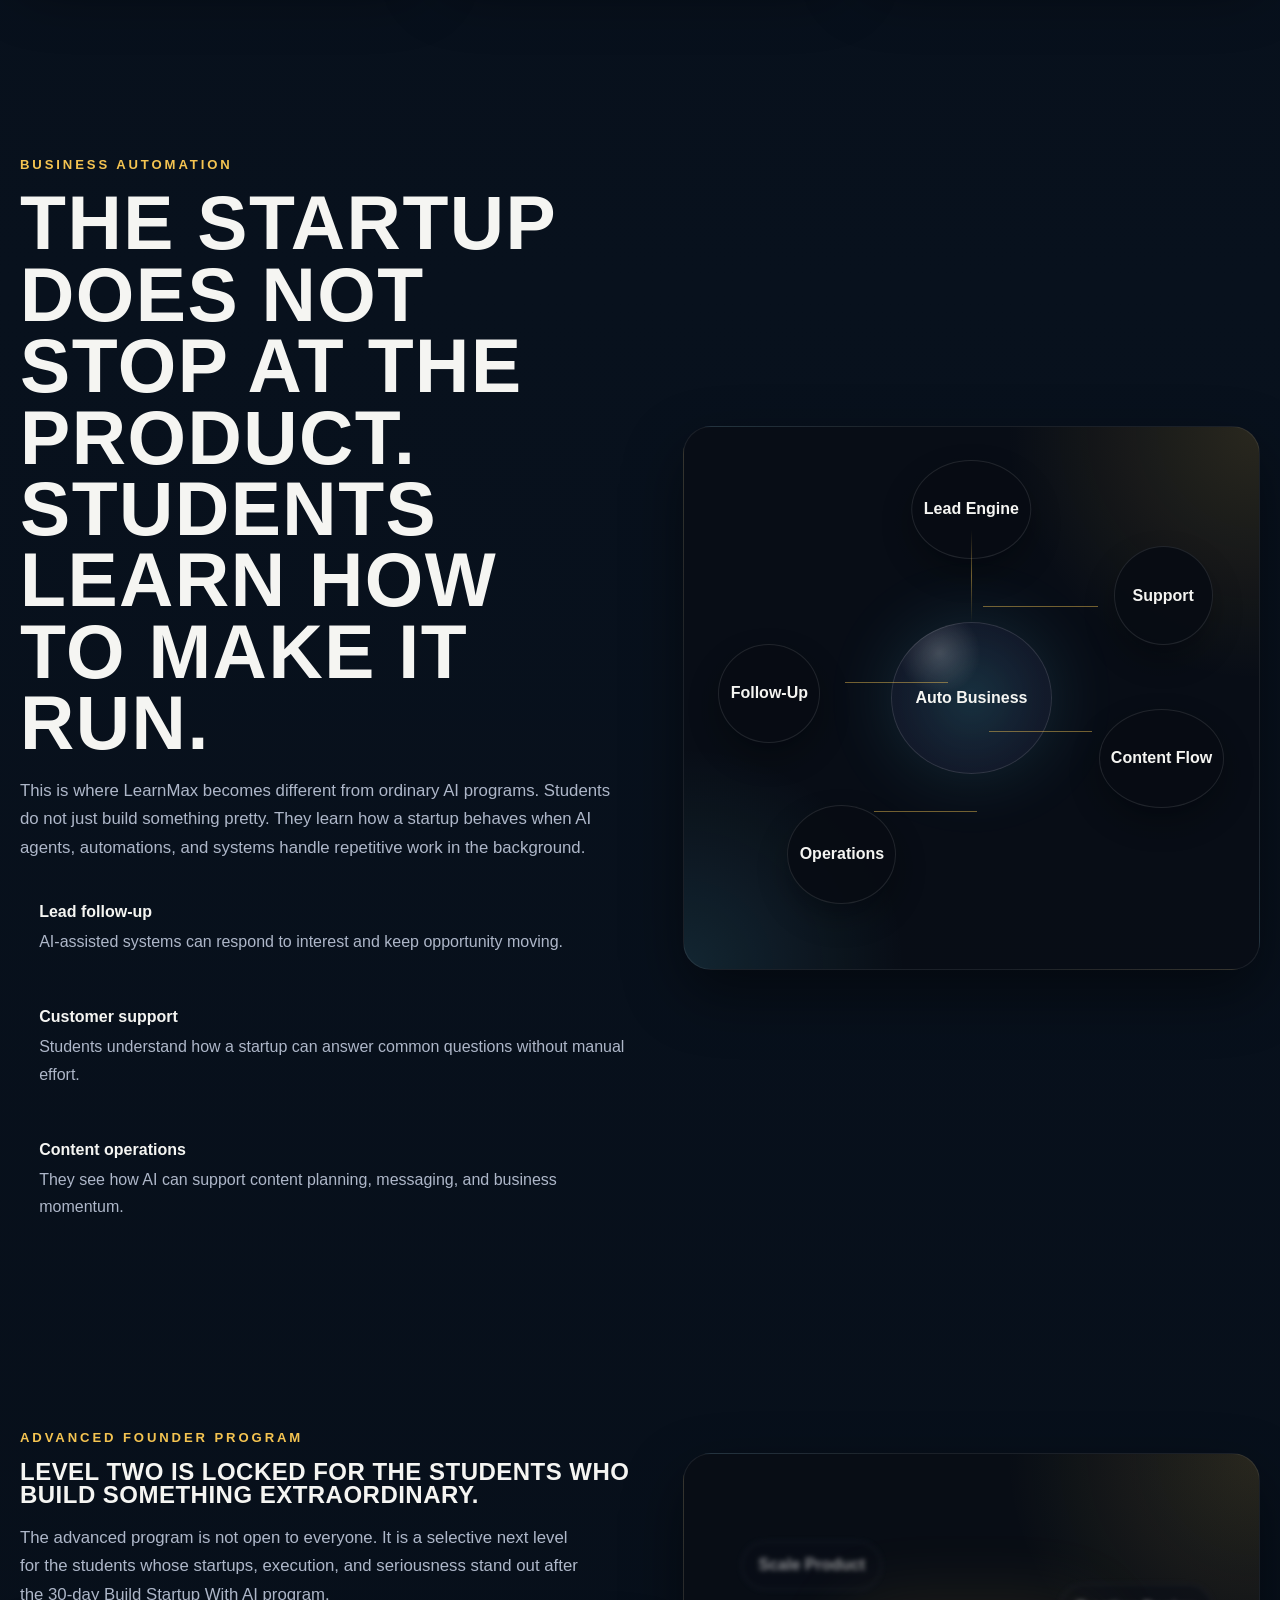
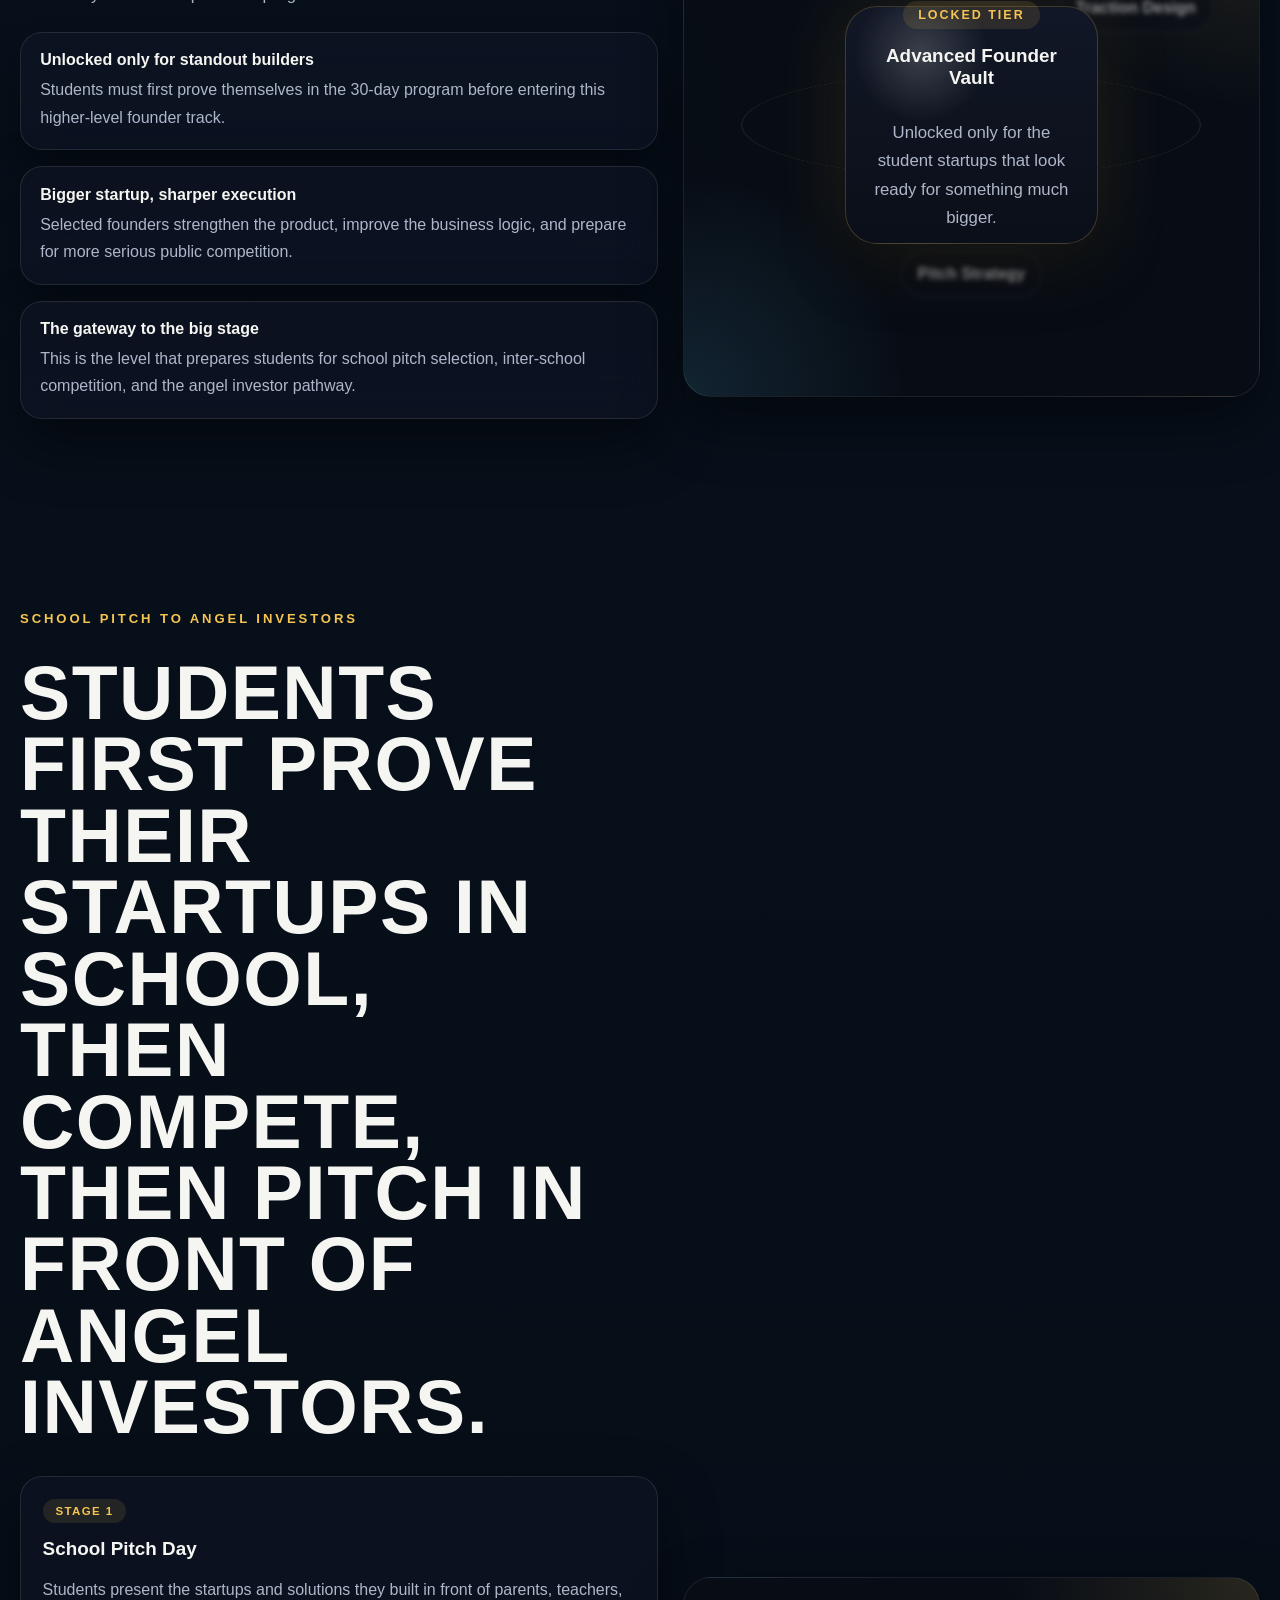
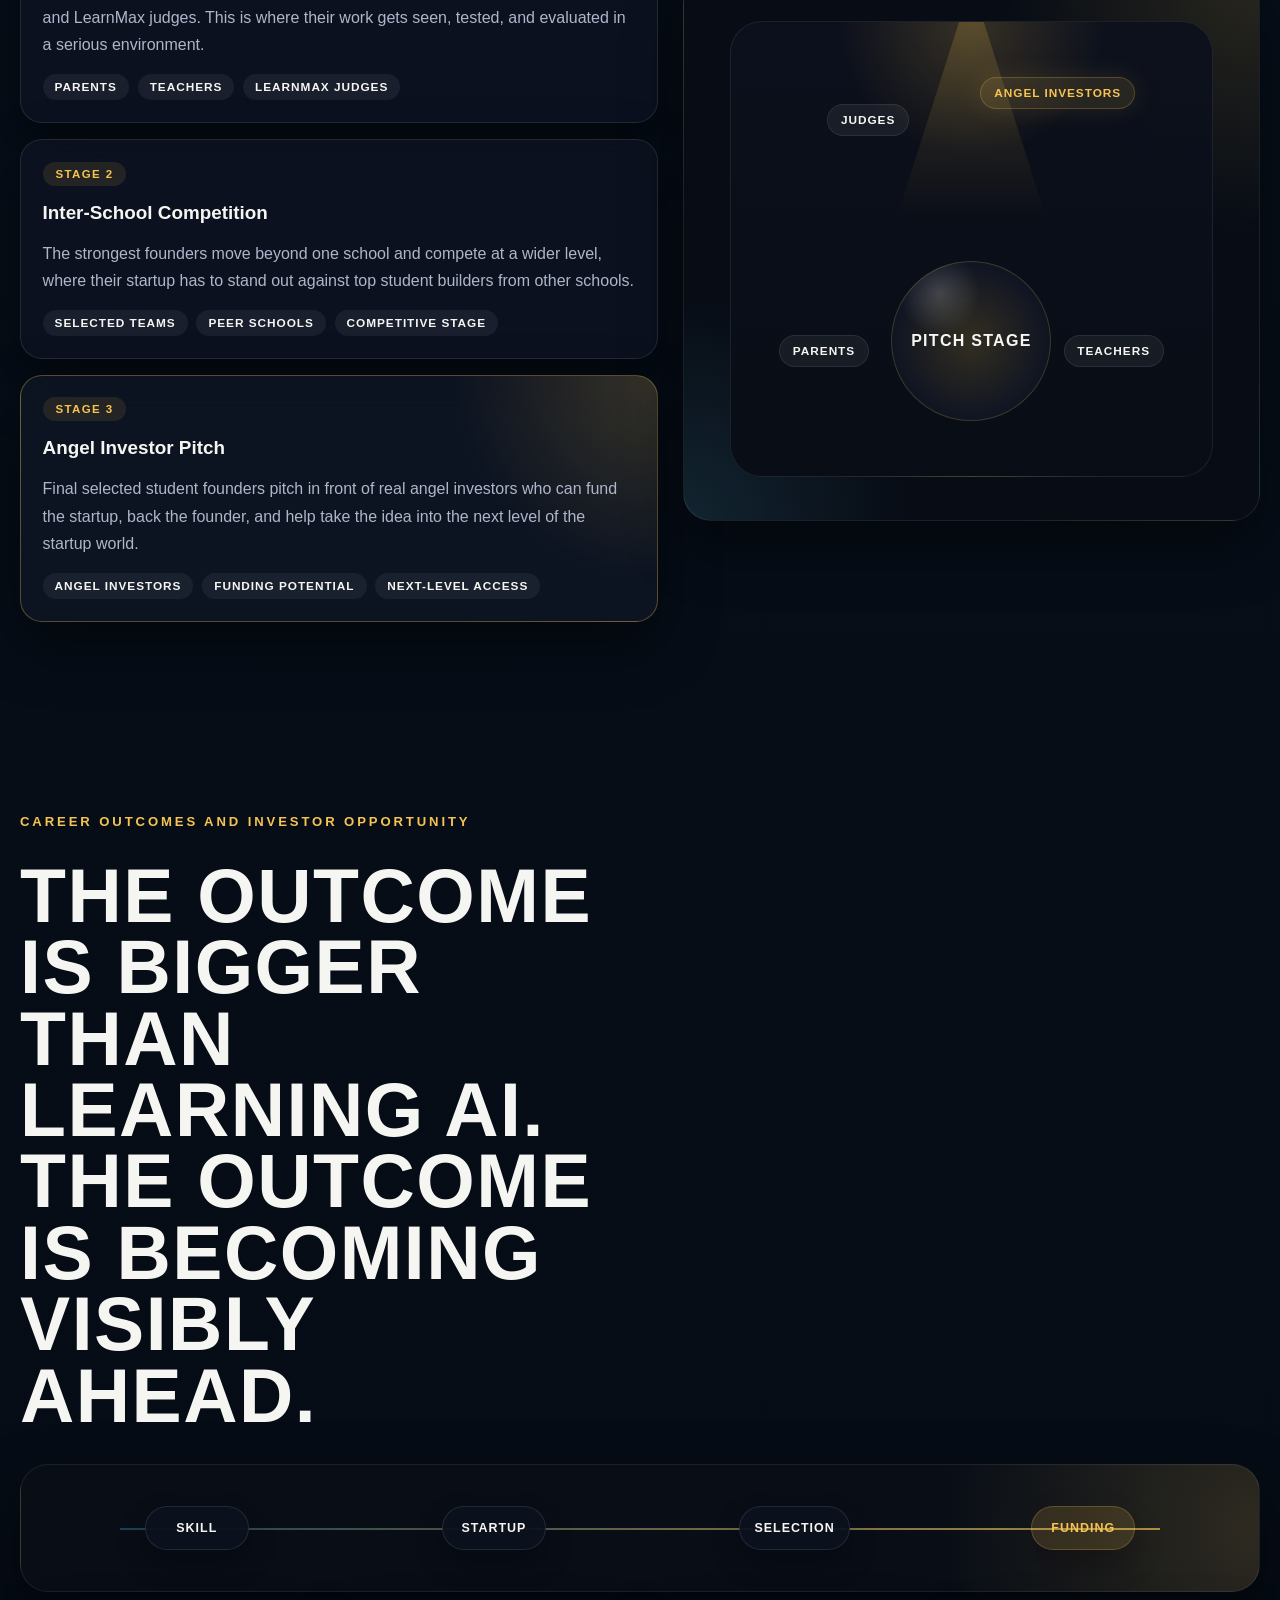
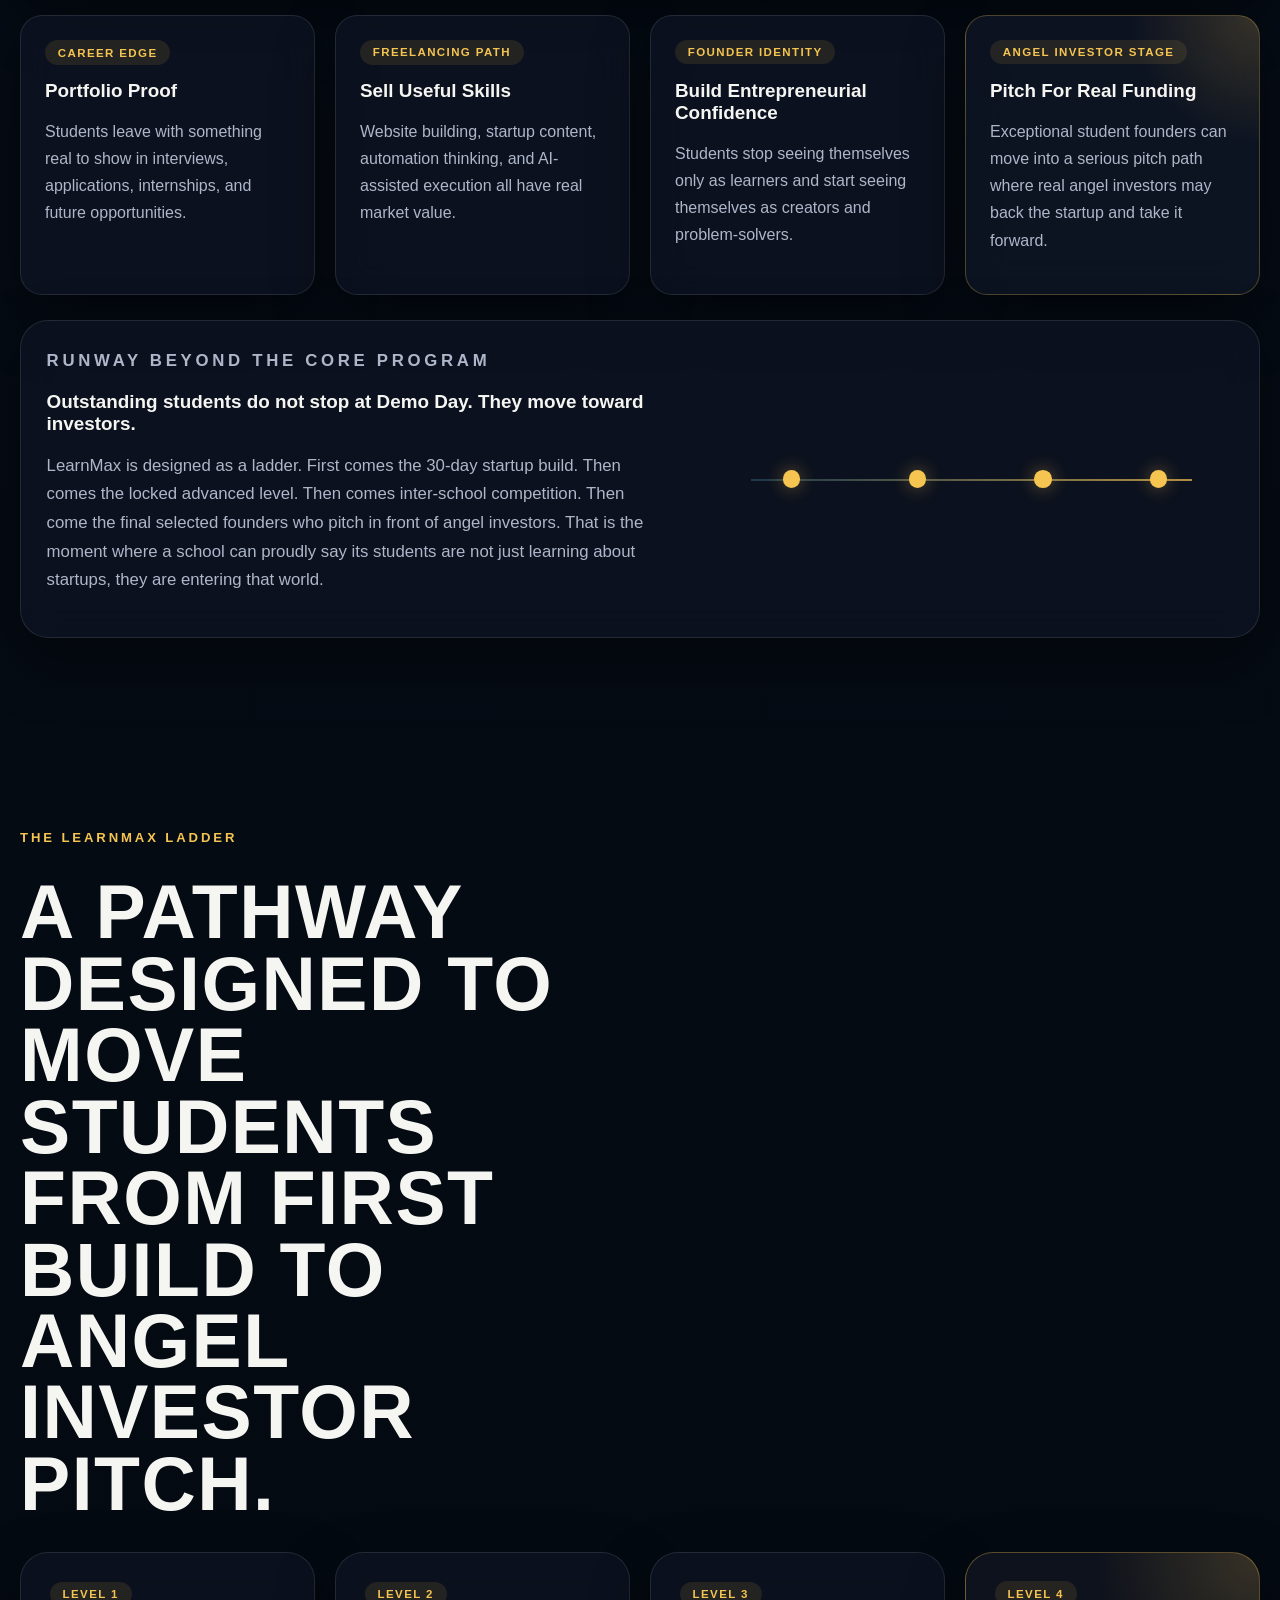
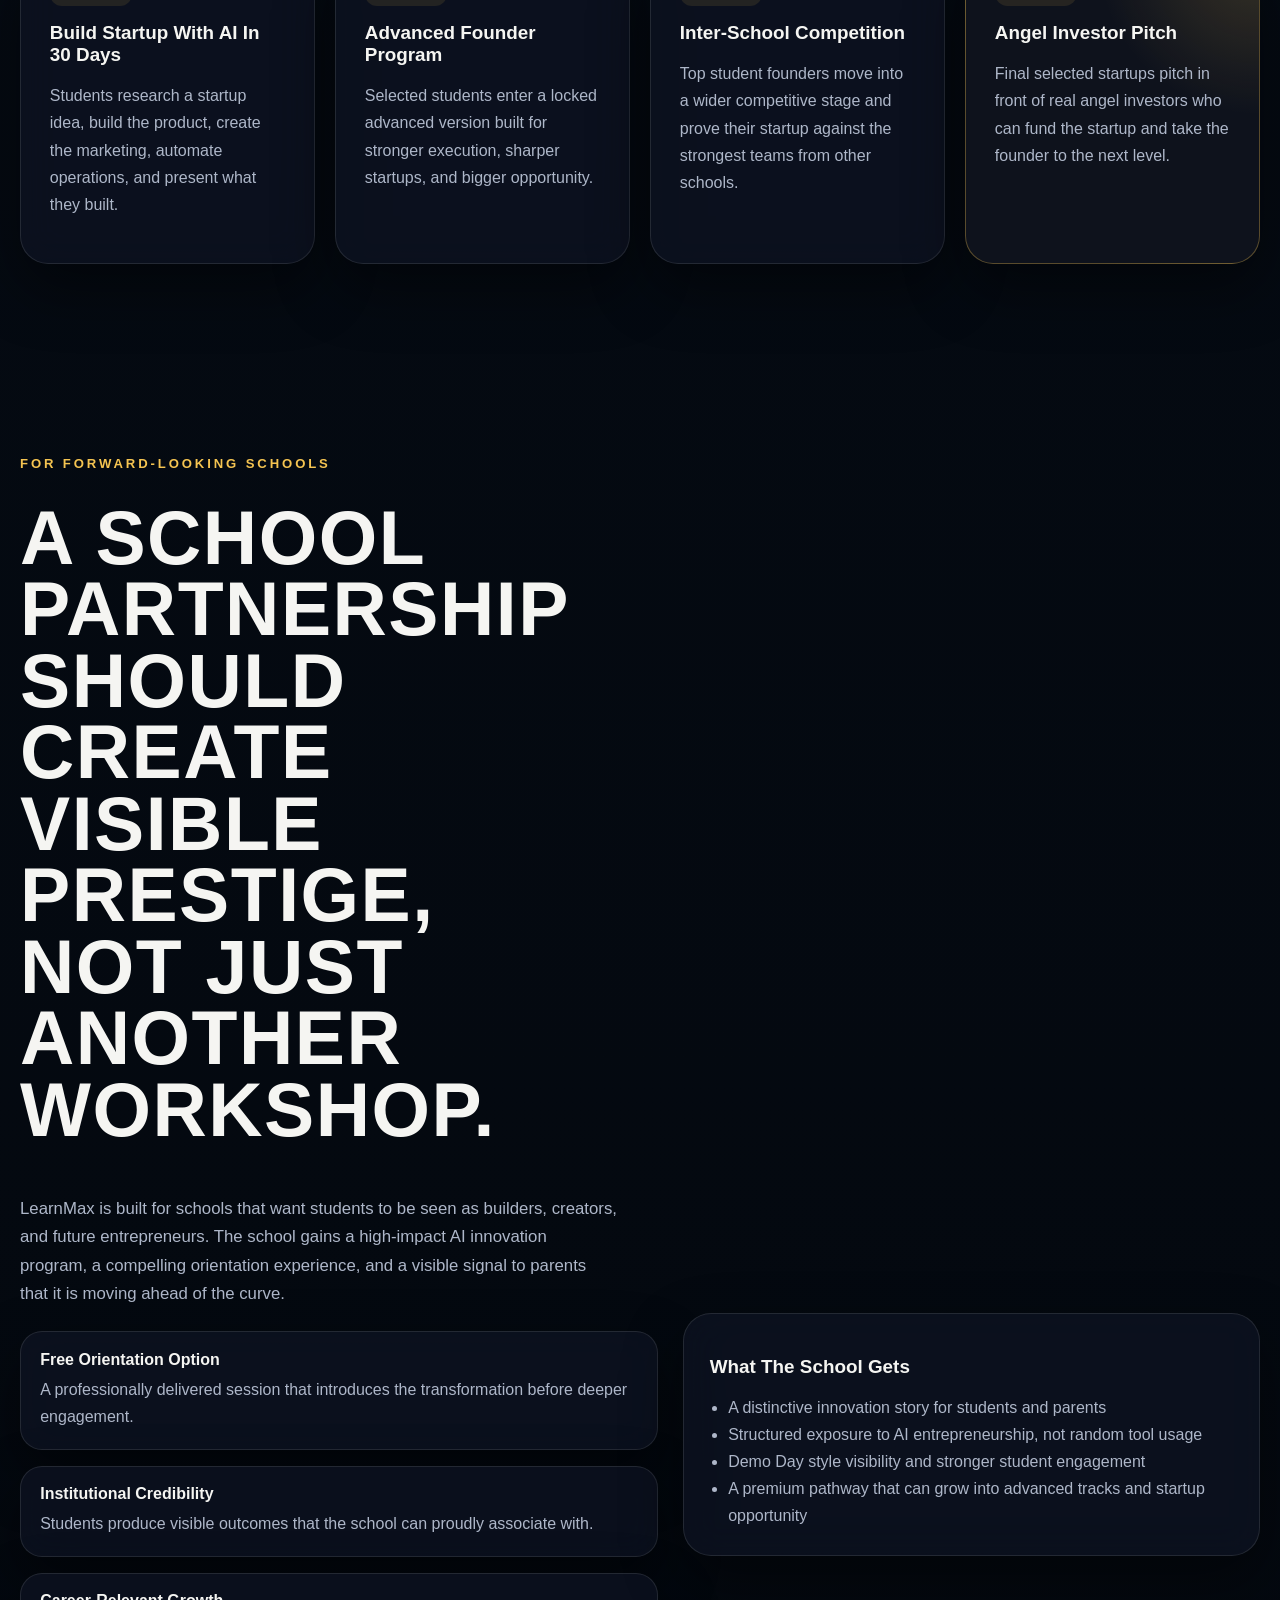
==== commit c1905e22: "feat: add link to program page in index.html" ====
--- a/index.html
+++ b/index.html
@@ -715,6 +715,8 @@
               LearnMax is ready to present the full journey with clarity, professionalism, and visible ambition.
             </p>
 
+            <a href="assets/program.html">Program</a>
+
             <div class="contact-panel">
               <a class="button button-primary" href="mailto:learnmaxskills@gmail.com">learnmaxskills@gmail.com</a>
               <a class="button button-secondary" href="tel:+918146281299">+91 81462 81299</a>
